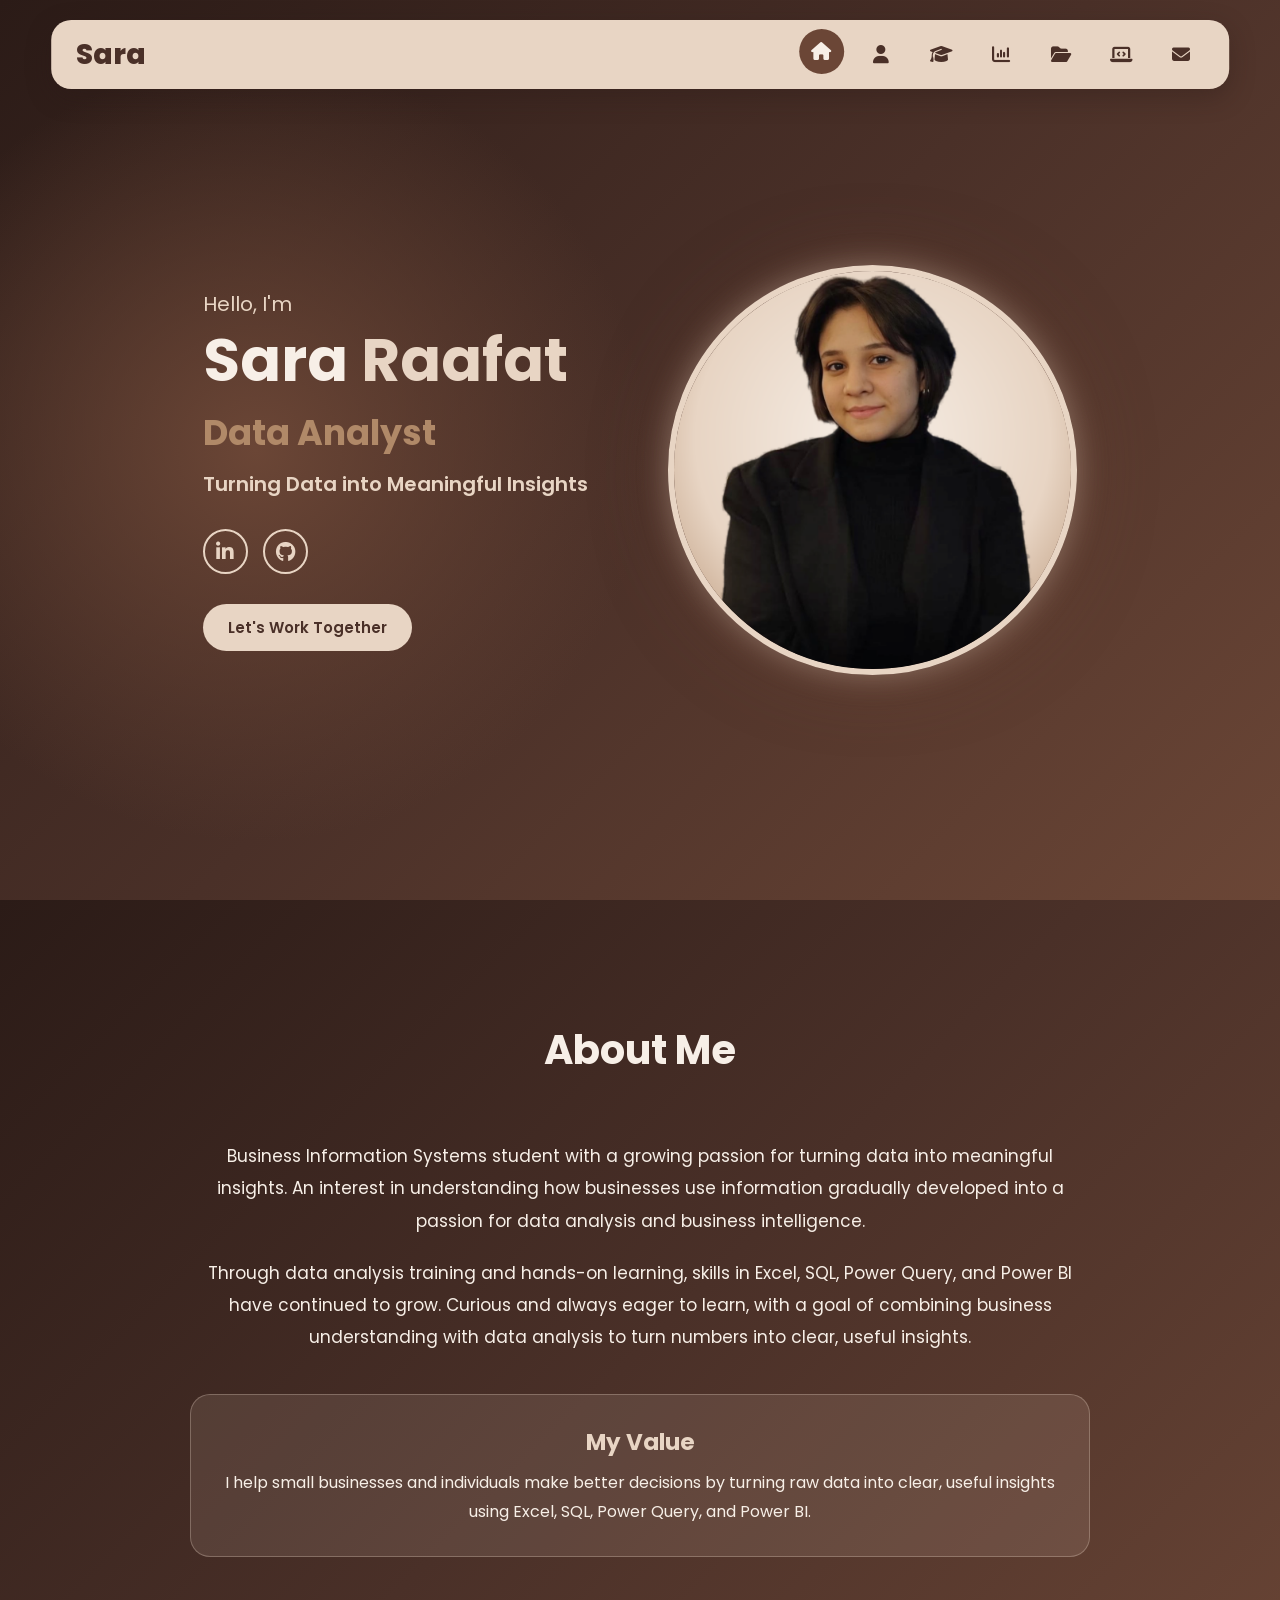
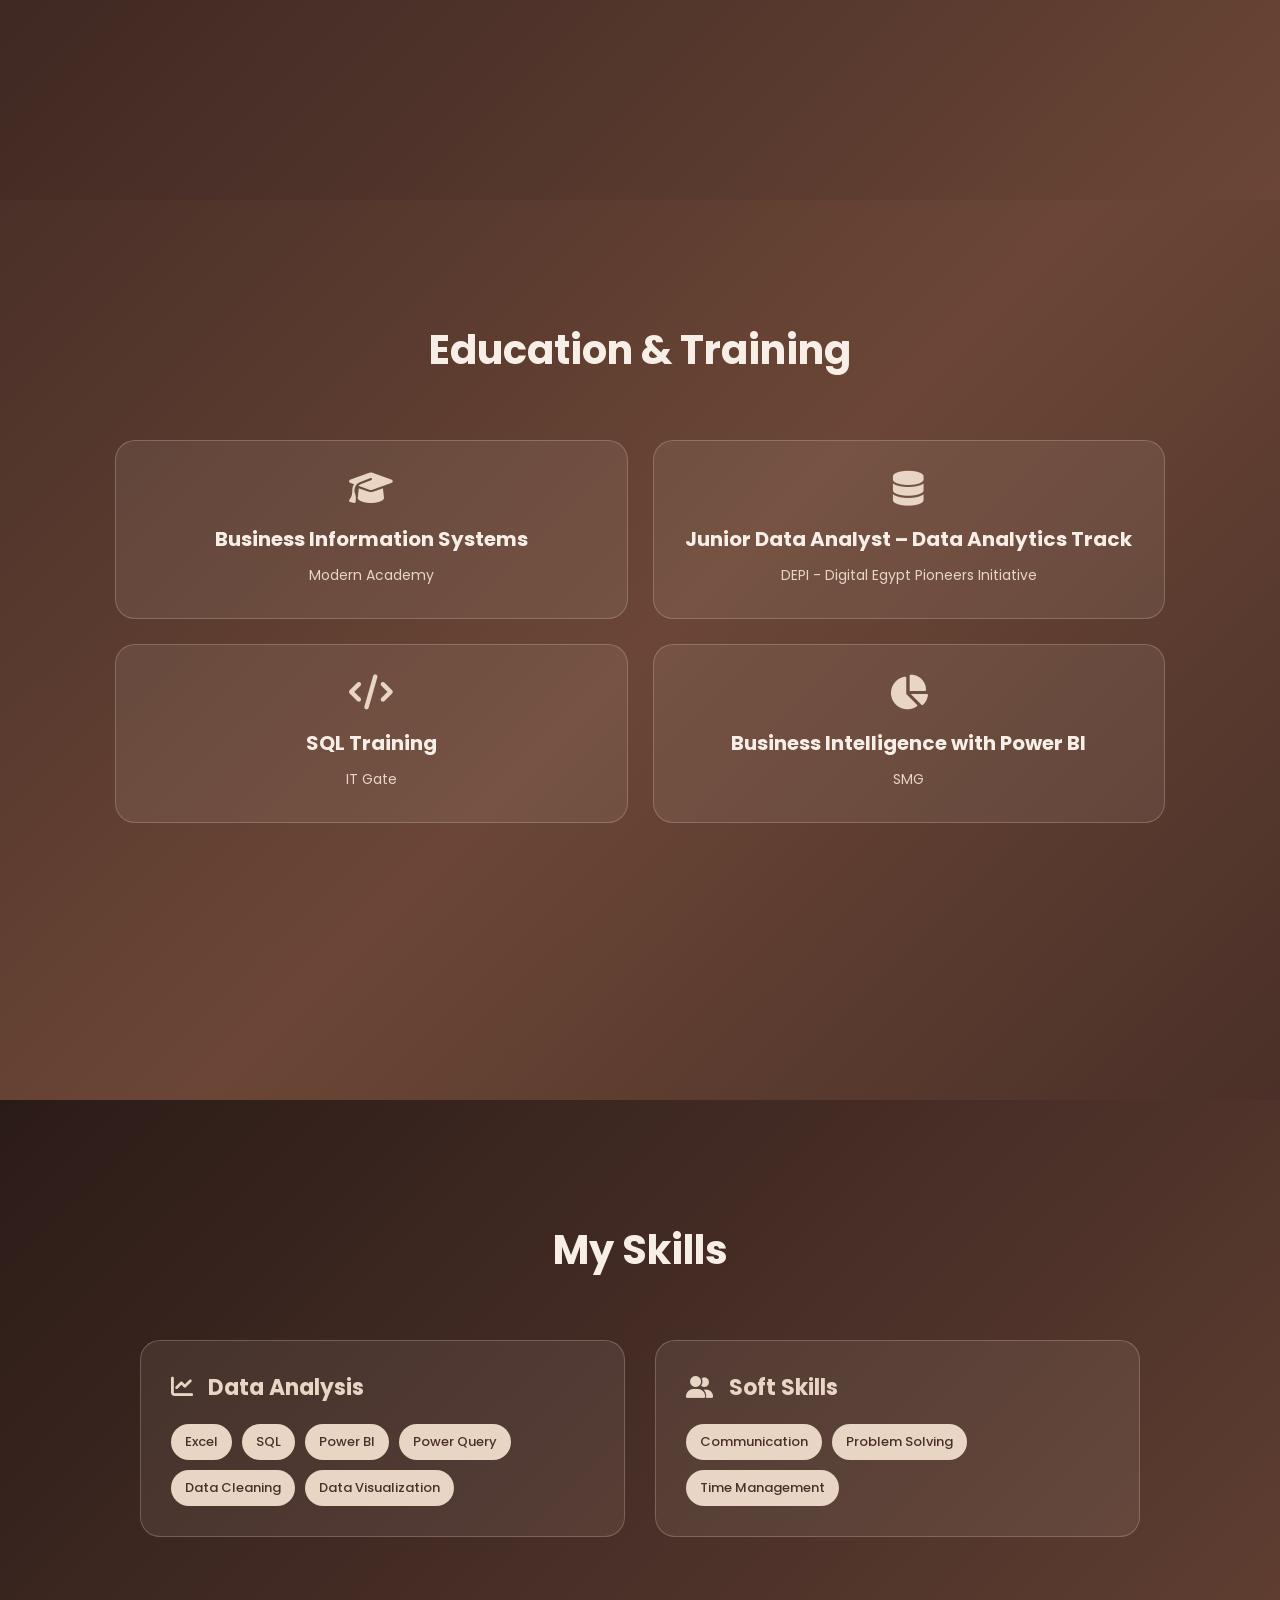
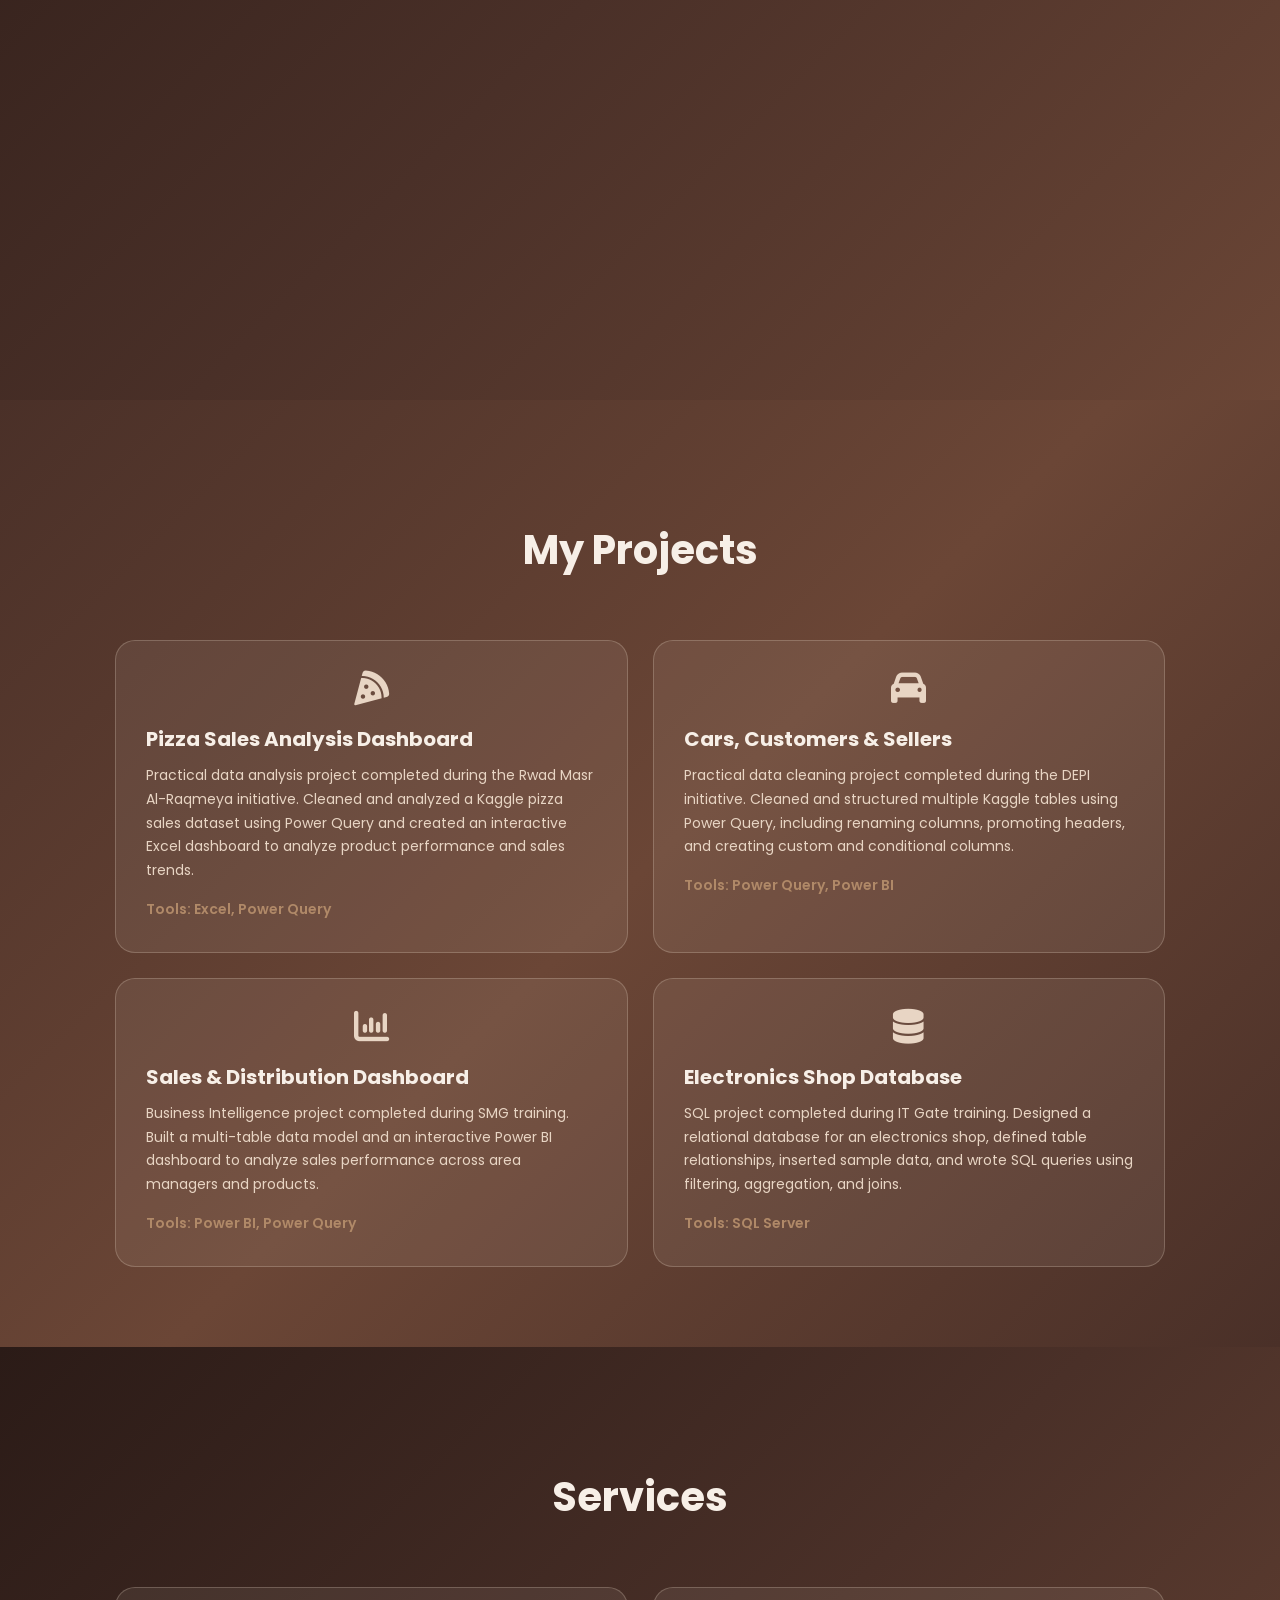
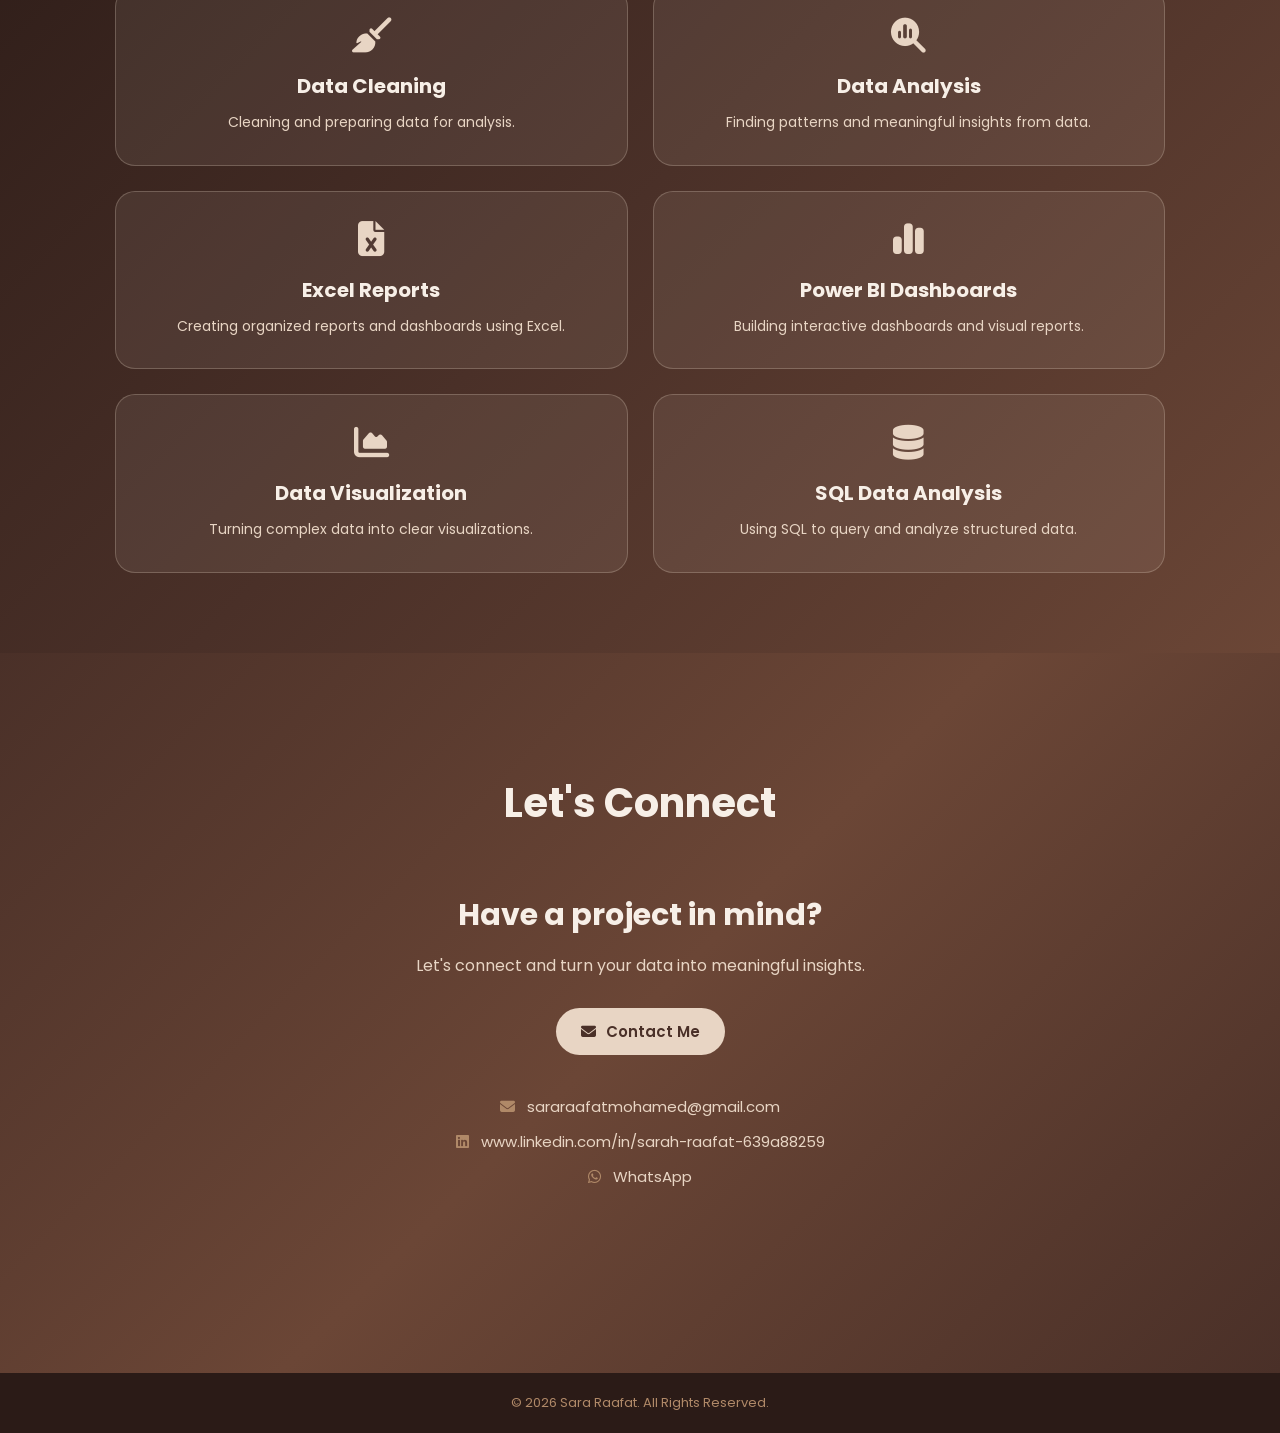
==== index.html @ 5cf38eeb "Add files via upload" ====
<!DOCTYPE html>
<html lang="en">

<head>
    <meta charset="UTF-8">
    <meta name="viewport" content="width=device-width, initial-scale=1.0">

    <!-- Font Awesome -->
    <link rel="stylesheet"
        href="https://cdnjs.cloudflare.com/ajax/libs/font-awesome/6.5.2/css/all.min.css">

    <!-- CSS -->
    <link rel="stylesheet" href="my.css">

    <title>Sara Raafat | Data Analyst</title>
</head>

<body>

    <!-- ================= NAVBAR ================= -->

    <header>

        <a href="#home" class="logo">Sara</a>

        <nav>

            <a href="#home" class="active" data-tooltip="Home">
                <i class="fa-solid fa-house"></i>
            </a>

            <a href="#about" data-tooltip="About">
                <i class="fa-solid fa-user"></i>
            </a>

            <a href="#education" data-tooltip="Education">
                <i class="fa-solid fa-graduation-cap"></i>
            </a>

            <a href="#skills" data-tooltip="Skills">
                <i class="fa-solid fa-chart-column"></i>
            </a>

            <a href="#projects" data-tooltip="Projects">
                <i class="fa-solid fa-folder-open"></i>
            </a>

            <a href="#services" data-tooltip="Services">
                <i class="fa-solid fa-laptop-code"></i>
            </a>

            <a href="#contact" data-tooltip="Contact">
                <i class="fa-solid fa-envelope"></i>
            </a>

        </nav>

    </header>


    <!-- ================= HOME ================= -->

    <section class="home" id="home">

        <div class="home-content">

            <p class="welcome">Hello, I'm</p>

            <h1>
                Sara <span>Raafat</span>
            </h1>

            <h3>Data Analyst</h3>

            <p class="tagline">
                Turning Data into Meaningful Insights
            </p>


            <!-- Social Icons -->

<div class="social-icons">

    <!-- LinkedIn -->

    <a href="https://www.linkedin.com/in/sarah-raafat-639a88259"
       target="_blank"
       rel="noopener noreferrer"
       aria-label="LinkedIn">

        <i class="fa-brands fa-linkedin-in"></i>

    </a>


    <!-- GitHub -->

    <a href="#"
       target="_blank"
       rel="noopener noreferrer"
       aria-label="GitHub">

        <i class="fa-brands fa-github"></i>

    </a>

</div>

            <a href="#contact" class="btn">
                Let's Work Together
            </a>

        </div>


        <!-- Profile Image -->

        <div class="home-img">

            <img src="Sara_Portfolio.jpeg"
                 alt="Sara Raafat">

        </div>

    </section>


    <!-- ================= ABOUT ================= -->

    <section id="about" class="section">

        <div class="section-title">

            <h2>About Me</h2>

        </div>


        <div class="about-content">

            <p>
                Business Information Systems student with a growing passion
                for turning data into meaningful insights. An interest in
                understanding how businesses use information gradually
                developed into a passion for data analysis and business
                intelligence.
            </p>

            <p>
                Through data analysis training and hands-on learning, skills
                in Excel, SQL, Power Query, and Power BI have continued to
                grow. Curious and always eager to learn, with a goal of
                combining business understanding with data analysis to turn
                numbers into clear, useful insights.
            </p>


            <!-- USP -->

            <div class="usp">

                <h3>My Value</h3>

                <p>
                    I help small businesses and individuals make better
                    decisions by turning raw data into clear, useful insights
                    using Excel, SQL, Power Query, and Power BI.
                </p>

            </div>

        </div>

    </section>


   <!-- ================= EDUCATION ================= -->

<section id="education" class="section">

    <div class="section-title">

        <h2>Education & Training</h2>

    </div>


    <div class="cards">


        <!-- Education -->

        <div class="card">

            <i class="fa-solid fa-graduation-cap"></i>

            <h3>
                Business Information Systems
            </h3>

            <p>
                Modern Academy
            </p>

        </div>


        <!-- DEPI -->

        <div class="card">

            <i class="fa-solid fa-database"></i>

            <h3>
                Junior Data Analyst – Data Analytics Track
            </h3>

            <p>
                DEPI - Digital Egypt Pioneers Initiative
            </p>

        </div>


        <!-- IT Gate -->

        <div class="card">

            <i class="fa-solid fa-code"></i>

            <h3>
                SQL Training
            </h3>

            <p>
                IT Gate
            </p>

        </div>


        <!-- SMG -->

        <div class="card">

            <i class="fa-solid fa-chart-pie"></i>

            <h3>
                Business Intelligence with Power BI
            </h3>

            <p>
                SMG
            </p>

        </div>

    </div>

</section>


    <!-- ================= SKILLS ================= -->

    <section id="skills" class="section">

        <div class="section-title">

            <h2>My Skills</h2>

        </div>


        <div class="skills-container">


            <!-- Technical Skills -->

            <div class="skill-box">

                <h3>

                    <i class="fa-solid fa-chart-line"></i>

                    Data Analysis

                </h3>


                <div class="skill-list">

                    <span>Excel</span>

                    <span>SQL</span>

                    <span>Power BI</span>

                    <span>Power Query</span>

                    <span>Data Cleaning</span>

                    <span>Data Visualization</span>

                </div>

            </div>


            <!-- Soft Skills -->

            <div class="skill-box">

                <h3>

                    <i class="fa-solid fa-user-group"></i>

                    Soft Skills

                </h3>


                <div class="skill-list">

                    <span>Communication</span>

                    <span>Problem Solving</span>

                    <span>Time Management</span>

                </div>

            </div>

        </div>

    </section>


    <!-- ================= PROJECTS ================= -->

    <section id="projects" class="section projects">

        <div class="section-title">

            <h2>My Projects</h2>

        </div>


        <div class="cards">


            <!-- Project 1 -->

            <div class="card">

                <i class="fa-solid fa-pizza-slice"></i>

                <h3>
                    Pizza Sales Analysis Dashboard
                </h3>

                <p>
                    Practical data analysis project completed during the
                    Rwad Masr Al-Raqmeya initiative. Cleaned and analyzed
                    a Kaggle pizza sales dataset using Power Query and
                    created an interactive Excel dashboard to analyze
                    product performance and sales trends.
                </p>

                <p class="project-tools">
                    Tools: Excel, Power Query
                </p>

            </div>


            <!-- Project 2 -->

            <div class="card">

                <i class="fa-solid fa-car"></i>

                <h3>
                    Cars, Customers & Sellers
                </h3>

                <p>
                    Practical data cleaning project completed during the
                    DEPI initiative. Cleaned and structured multiple
                    Kaggle tables using Power Query, including renaming
                    columns, promoting headers, and creating custom and
                    conditional columns.
                </p>

                <p class="project-tools">
                    Tools: Power Query, Power BI
                </p>

            </div>


            <!-- Project 3 -->

            <div class="card">

                <i class="fa-solid fa-chart-column"></i>

                <h3>
                    Sales & Distribution Dashboard
                </h3>

                <p>
                    Business Intelligence project completed during SMG
                    training. Built a multi-table data model and an
                    interactive Power BI dashboard to analyze sales
                    performance across area managers and products.
                </p>

                <p class="project-tools">
                    Tools: Power BI, Power Query
                </p>

            </div>


            <!-- Project 4 -->

            <div class="card">

                <i class="fa-solid fa-database"></i>

                <h3>
                    Electronics Shop Database
                </h3>

                <p>
                    SQL project completed during IT Gate training.
                    Designed a relational database for an electronics
                    shop, defined table relationships, inserted sample
                    data, and wrote SQL queries using filtering,
                    aggregation, and joins.
                </p>

                <p class="project-tools">
                    Tools: SQL Server
                </p>

            </div>

        </div>

    </section>


    <!-- ================= SERVICES ================= -->

    <section id="services" class="section">

        <div class="section-title">

            <h2>Services</h2>

        </div>


        <div class="cards">


            <!-- Service 1 -->

            <div class="card">

                <i class="fa-solid fa-broom"></i>

                <h3>
                    Data Cleaning
                </h3>

                <p>
                    Cleaning and preparing data for analysis.
                </p>

            </div>


            <!-- Service 2 -->

            <div class="card">

                <i class="fa-solid fa-magnifying-glass-chart"></i>

                <h3>
                    Data Analysis
                </h3>

                <p>
                    Finding patterns and meaningful insights from data.
                </p>

            </div>


            <!-- Service 3 -->

            <div class="card">

                <i class="fa-solid fa-file-excel"></i>

                <h3>
                    Excel Reports
                </h3>

                <p>
                    Creating organized reports and dashboards using Excel.
                </p>

            </div>


            <!-- Service 4 -->

            <div class="card">

                <i class="fa-solid fa-chart-simple"></i>

                <h3>
                    Power BI Dashboards
                </h3>

                <p>
                    Building interactive dashboards and visual reports.
                </p>

            </div>


            <!-- Service 5 -->

            <div class="card">

                <i class="fa-solid fa-chart-area"></i>

                <h3>
                    Data Visualization
                </h3>

                <p>
                    Turning complex data into clear visualizations.
                </p>

            </div>


            <!-- Service 6 -->

            <div class="card">

                <i class="fa-solid fa-database"></i>

                <h3>
                    SQL Data Analysis
                </h3>

                <p>
                    Using SQL to query and analyze structured data.
                </p>

            </div>

        </div>

    </section>


    <!-- ================= CONTACT ================= -->

    <section id="contact" class="section contact-section">

        <div class="section-title">

            <h2>Let's Connect</h2>

        </div>


        <div class="contact-content">

            <h3>
                Have a project in mind?
            </h3>

            <p>
                Let's connect and turn your data into meaningful insights.
            </p>


            <!-- Email Button -->

            <a href="mailto:sararaafatmohamed@gmail.com"
               class="btn">

                <i class="fa-solid fa-envelope"></i>

                Contact Me

            </a>


            <div class="contact-info">


                <!-- Email -->

                <p>

                    <i class="fa-solid fa-envelope"></i>

                    <a href="mailto:sararaafatmohamed@gmail.com">

                        sararaafatmohamed@gmail.com

                    </a>

                </p>


                <!-- LinkedIn -->

                <p>

                    <i class="fa-brands fa-linkedin"></i>

                    <a href="https://www.linkedin.com/in/sarah-raafat-639a88259"
                       target="_blank"
                       rel="noopener noreferrer">

                        www.linkedin.com/in/sarah-raafat-639a88259

                    </a>

                </p>
                <!-- WhatsApp -->

<p>

    <i class="fa-brands fa-whatsapp"></i>

    <a href="https://wa.me/201099321381"
       target="_blank"
       rel="noopener noreferrer">

        WhatsApp

    </a>

</p>

            </div>

        </div>

    </section>


    <!-- ================= FOOTER ================= -->

    <footer>

        <p>
            © 2026 Sara Raafat. All Rights Reserved.
        </p>

    </footer>

</body>

</html>
---- my.css ----
@import url('https://fonts.googleapis.com/css2?family=Poppins:wght@300;400;500;600;700;800&display=swap');


/* ================= GENERAL ================= */

* {
    margin: 0;
    padding: 0;
    box-sizing: border-box;
    text-decoration: none;
    border: none;
    outline: none;
    font-family: 'Poppins', sans-serif;
    scroll-behavior: smooth;
}

html {
    font-size: 62.5%;
}

body {
    width: 100%;
    min-height: 100vh;
    overflow-x: hidden;
    color: #F7EFE7;
    background: #2B1B17;
}


/* ================= NAVBAR ================= */

header {
    position: fixed;
    top: 20px;
    left: 50%;
    transform: translateX(-50%);

    width: 92%;
    max-width: 1200px;

    padding: 1.2rem 2.5rem;

    background: #E8D5C4;
    border-radius: 20px;

    display: flex;
    justify-content: space-between;
    align-items: center;

    z-index: 1000;

    box-shadow: 0 8px 25px rgba(43, 27, 23, 0.35);
}


/* Logo */

.logo {
    font-size: 2.8rem;
    color: #4A3028;
    font-weight: 800;
    transition: 0.3s ease;
}

.logo:hover {
    transform: scale(1.08);
}


/* Navigation */

nav {
    display: flex;
    align-items: center;
    gap: 1.5rem;
}

nav a {
    position: relative;

    width: 4.5rem;
    height: 4.5rem;

    display: flex;
    justify-content: center;
    align-items: center;

    color: #4A3028;

    border-radius: 50%;

    font-size: 1.8rem;

    transition: 0.3s ease;
}


/* Icon */

nav a i {
    transition: 0.3s ease;
}


/* Hover */

nav a:hover,
nav a.active {
    background: #6B4636;
    color: #F7EFE7;

    transform: translateY(-3px);
}


/* Tooltip */

nav a::after {
    content: attr(data-tooltip);

    position: absolute;

    top: 5.5rem;
    left: 50%;

    transform: translateX(-50%) translateY(-5px);

    background: #4A3028;
    color: #F7EFE7;

    padding: 0.5rem 1rem;

    border-radius: 8px;

    font-size: 1.2rem;
    font-weight: 500;

    white-space: nowrap;

    opacity: 0;
    visibility: hidden;

    transition: 0.3s ease;

    pointer-events: none;
}

nav a:hover::after {
    opacity: 1;
    visibility: visible;

    transform: translateX(-50%) translateY(0);
}


/* ================= SECTIONS ================= */

section {
    min-height: 100vh;
    padding: 12rem 9% 8rem;
}


/* ================= HOME ================= */

.home {
    display: flex;
    justify-content: center;
    align-items: center;

    gap: 8rem;

    background:
        radial-gradient(circle at 20% 50%, #6B4636 0%, transparent 35%),
        linear-gradient(135deg, #2B1B17, #4A3028, #6B4636);
}

.home-content {
    max-width: 650px;
}

.welcome {
    font-size: 2rem;
    color: #E8D5C4;
    margin-bottom: 0.5rem;
}

.home-content h1 {
    font-size: 6rem;
    line-height: 1.2;
    color: #F7EFE7;
}

.home-content h1 span {
    color: #E8D5C4;
}

.home-content h3 {
    font-size: 3.5rem;
    color: #B08968;
    margin: 1rem 0;
}

.tagline {
    font-size: 2rem;
    font-weight: 600;
    color: #E8D5C4;
    margin-bottom: 2rem;
}


/* ================= IMAGE ================= */

.home-img {
    display: flex;
    justify-content: center;
    align-items: center;
}

.home-img img {
    width: 32vw;
    max-width: 420px;
    min-width: 260px;

    aspect-ratio: 1 / 1;
    object-fit: cover;

    border-radius: 50%;

    border: 6px solid #E8D5C4;

    box-shadow:
        0 0 30px rgba(232, 213, 196, 0.35),
        0 0 70px rgba(107, 70, 54, 0.5);

    transition: 0.4s ease;
}

.home-img img:hover {
    transform: scale(1.03);
}


/* ================= SOCIAL ICONS ================= */

.social-icons {
    display: flex;
    gap: 1.5rem;
    margin: 3rem 0;
}

.social-icons a {
    width: 4.5rem;
    height: 4.5rem;

    display: flex;
    justify-content: center;
    align-items: center;

    border: 2px solid #E8D5C4;
    border-radius: 50%;

    color: #E8D5C4;

    font-size: 2rem;

    transition: 0.3s ease;
}

.social-icons a:hover {
    background: #E8D5C4;
    color: #4A3028;

    transform: translateY(-5px);

    box-shadow: 0 8px 20px rgba(232, 213, 196, 0.25);
}


/* ================= BUTTON ================= */

.btn {
    display: inline-flex;
    align-items: center;
    gap: 1rem;

    padding: 1.2rem 2.5rem;

    border-radius: 30px;

    background: #E8D5C4;
    color: #4A3028;

    font-size: 1.5rem;
    font-weight: 600;

    transition: 0.3s ease;
}

.btn:hover {
    background: #B08968;
    color: #F7EFE7;

    transform: translateY(-3px);

    box-shadow: 0 8px 20px rgba(0, 0, 0, 0.2);
}


/* ================= SECTION ================= */

.section {
    background: linear-gradient(
        135deg,
        #4A3028,
        #6B4636,
        #4A3028
    );
}

.section:nth-of-type(even) {
    background: linear-gradient(
        135deg,
        #2B1B17,
        #4A3028,
        #6B4636
    );
}


/* ================= SECTION TITLE ================= */

.section-title {
    text-align: center;
    margin-bottom: 6rem;
}

.section-title h2 {
    font-size: 4rem;
    color: #F7EFE7;
}


/* ================= ABOUT ================= */

.about-content {
    max-width: 900px;
    margin: auto;

    text-align: center;
}

.about-content > p {
    font-size: 1.7rem;
    line-height: 1.9;

    margin-bottom: 2rem;

    color: #F7EFE7;
}


/* USP */

.usp {
    margin-top: 4rem;

    padding: 3rem;

    background: rgba(232, 213, 196, 0.12);

    border: 1px solid rgba(232, 213, 196, 0.3);

    border-radius: 20px;
}

.usp h3 {
    font-size: 2.3rem;
    color: #E8D5C4;
    margin-bottom: 1rem;
}

.usp p {
    font-size: 1.6rem;
    line-height: 1.8;
}


/* ================= CARDS ================= */

.cards {
    max-width: 1100px;
    margin: auto;

    display: grid;

    grid-template-columns: repeat(2, 1fr);

    gap: 2.5rem;
}

.card {
    padding: 3rem;

    background: rgba(247, 239, 231, 0.08);

    border: 1px solid rgba(232, 213, 196, 0.25);

    border-radius: 20px;

    text-align: center;

    transition: 0.3s ease;
}

.card:hover {
    transform: translateY(-8px);

    background: rgba(232, 213, 196, 0.14);

    box-shadow: 0 15px 30px rgba(0, 0, 0, 0.2);
}

.card > i {
    font-size: 3.5rem;

    color: #E8D5C4;

    margin-bottom: 1.8rem;
}

.card h3 {
    font-size: 2rem;
    color: #F7EFE7;

    margin-bottom: 1rem;
}

.card p {
    font-size: 1.4rem;
    line-height: 1.7;

    color: #E8D5C4;
}


/* ================= PROJECTS ================= */

.projects .card {
    text-align: left;
}

.projects .card > i {
    display: block;
    text-align: center;
}

.project-tools {
    margin-top: 1.5rem;
    font-weight: 600;
    color: #B08968 !important;
}


/* ================= SKILLS ================= */

.skills-container {
    max-width: 1000px;
    margin: auto;

    display: grid;

    grid-template-columns: repeat(2, 1fr);

    gap: 3rem;
}

.skill-box {
    padding: 3rem;

    background: rgba(247, 239, 231, 0.08);

    border: 1px solid rgba(232, 213, 196, 0.25);

    border-radius: 20px;
}

.skill-box h3 {
    font-size: 2.2rem;
    color: #E8D5C4;

    margin-bottom: 2rem;
}

.skill-box h3 i {
    margin-right: 1rem;
}

.skill-list {
    display: flex;
    flex-wrap: wrap;
    gap: 1rem;
}

.skill-list span {
    padding: 0.8rem 1.4rem;

    background: #E8D5C4;

    color: #4A3028;

    border-radius: 20px;

    font-size: 1.3rem;
    font-weight: 500;
}


/* ================= CONTACT ================= */

.contact-section {
    text-align: center;

    min-height: 80vh;
}

.contact-content {
    max-width: 700px;
    margin: auto;
}

.contact-content h3 {
    font-size: 3rem;
    color: #F7EFE7;

    margin-bottom: 1.5rem;
}

.contact-content > p {
    font-size: 1.6rem;

    color: #E8D5C4;

    margin-bottom: 3rem;
}

.contact-info {
    margin-top: 4rem;
}

.contact-info p {
    font-size: 1.5rem;

    color: #E8D5C4;

    margin: 1.2rem;
}

.contact-info i {
    margin-right: 0.8rem;

    color: #B08968;
}

.contact-info a {
    color: #E8D5C4;
    transition: 0.3s ease;
}

.contact-info a:hover {
    color: #B08968;
}


/* ================= FOOTER ================= */

footer {
    padding: 2rem;

    text-align: center;

    background: #2B1B17;

    color: #B08968;

    font-size: 1.3rem;
}


/* ================= RESPONSIVE ================= */

@media (max-width: 900px) {

    header {
        width: 95%;
    }

    nav {
        gap: 0.5rem;
    }

    nav a {
        width: 4rem;
        height: 4rem;
    }

    .home {
        flex-direction: column-reverse;

        gap: 4rem;

        text-align: center;
    }

    .home-img img {
        width: 50vw;
    }

    .social-icons {
        justify-content: center;
    }

    .cards {
        grid-template-columns: 1fr;
    }

    .skills-container {
        grid-template-columns: 1fr;
    }
}


@media (max-width: 600px) {

    html {
        font-size: 55%;
    }

    header {
        top: 10px;

        padding: 1rem 1.2rem;
    }

    .logo {
        font-size: 2.2rem;
    }

    nav {
        gap: 0.2rem;
    }

    nav a {
        width: 3.5rem;
        height: 3.5rem;

        font-size: 1.4rem;
    }

    nav a::after {
        display: none;
    }

    section {
        padding: 10rem 6% 6rem;
    }

    .home-content h1 {
        font-size: 4.5rem;
    }

    .home-content h3 {
        font-size: 2.8rem;
    }

    .home-img img {
        width: 65vw;
    }

    .section-title h2 {
        font-size: 3.2rem;
    }
}
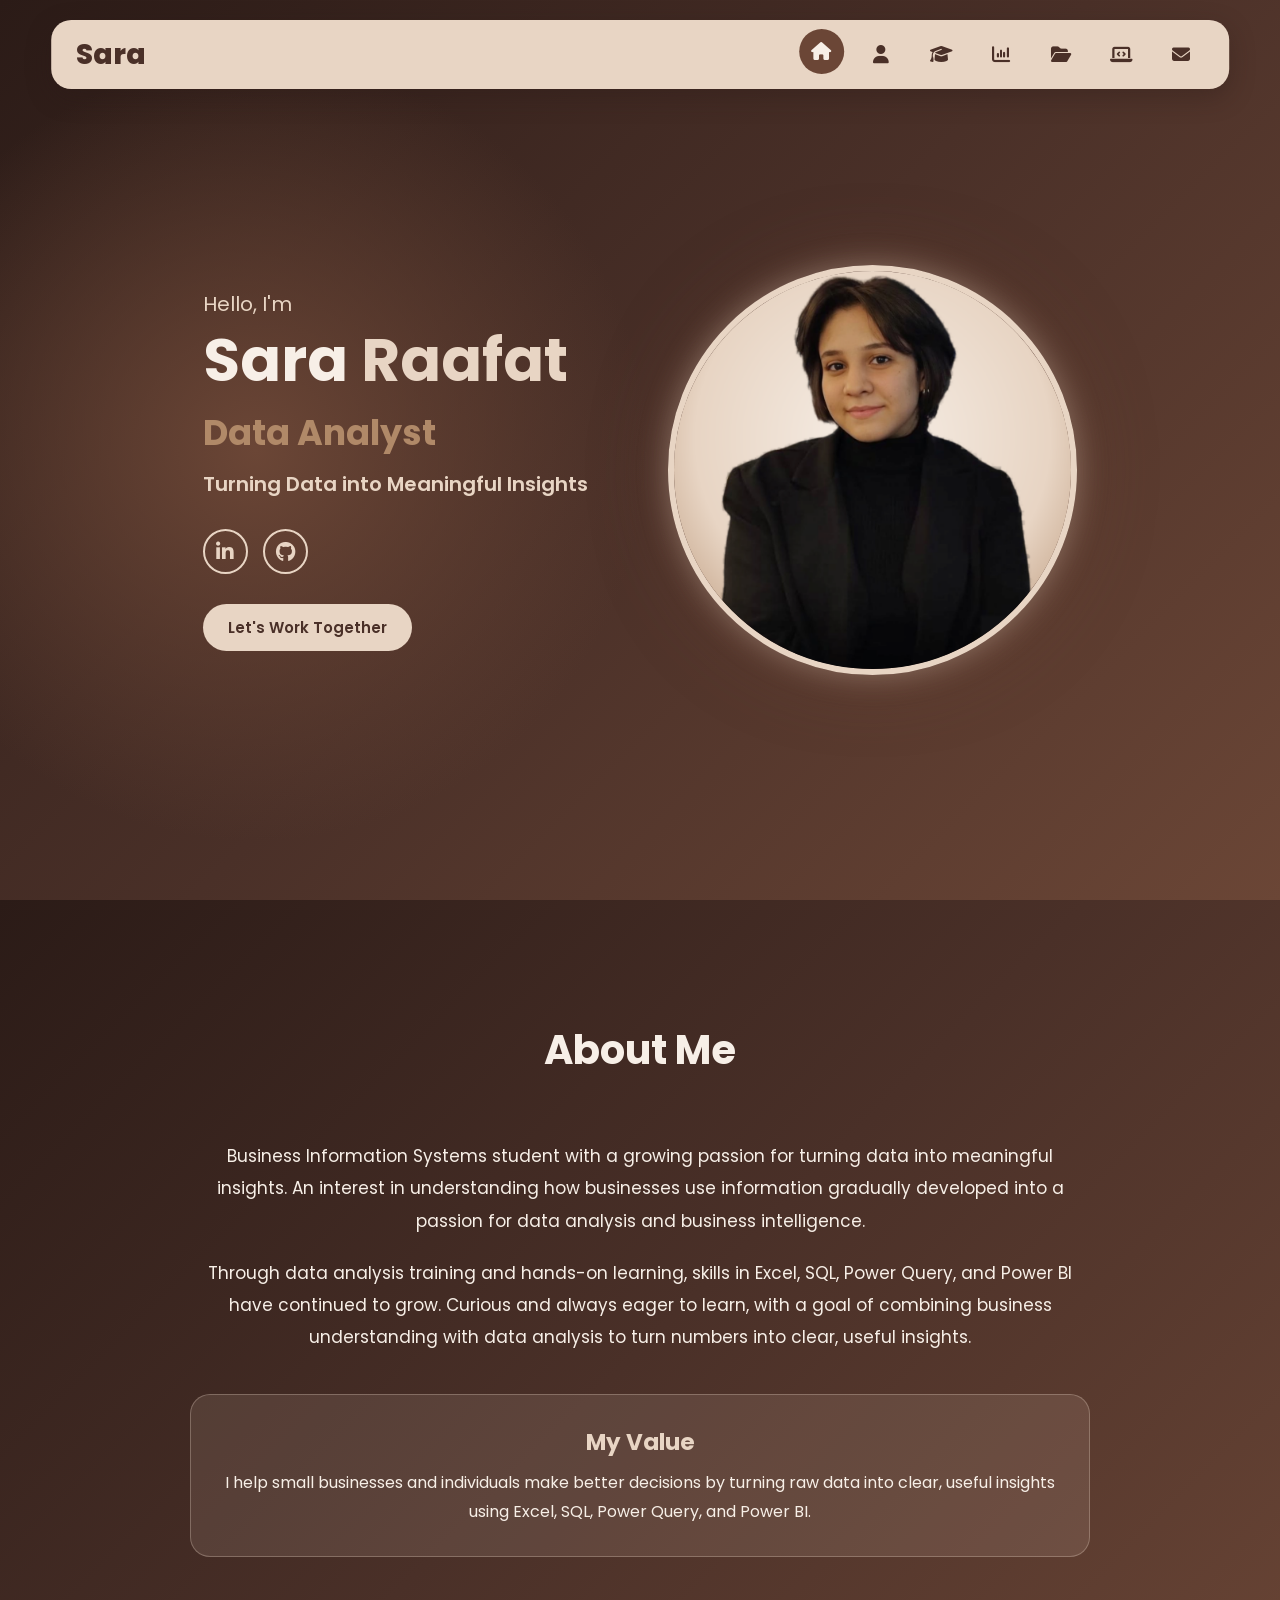
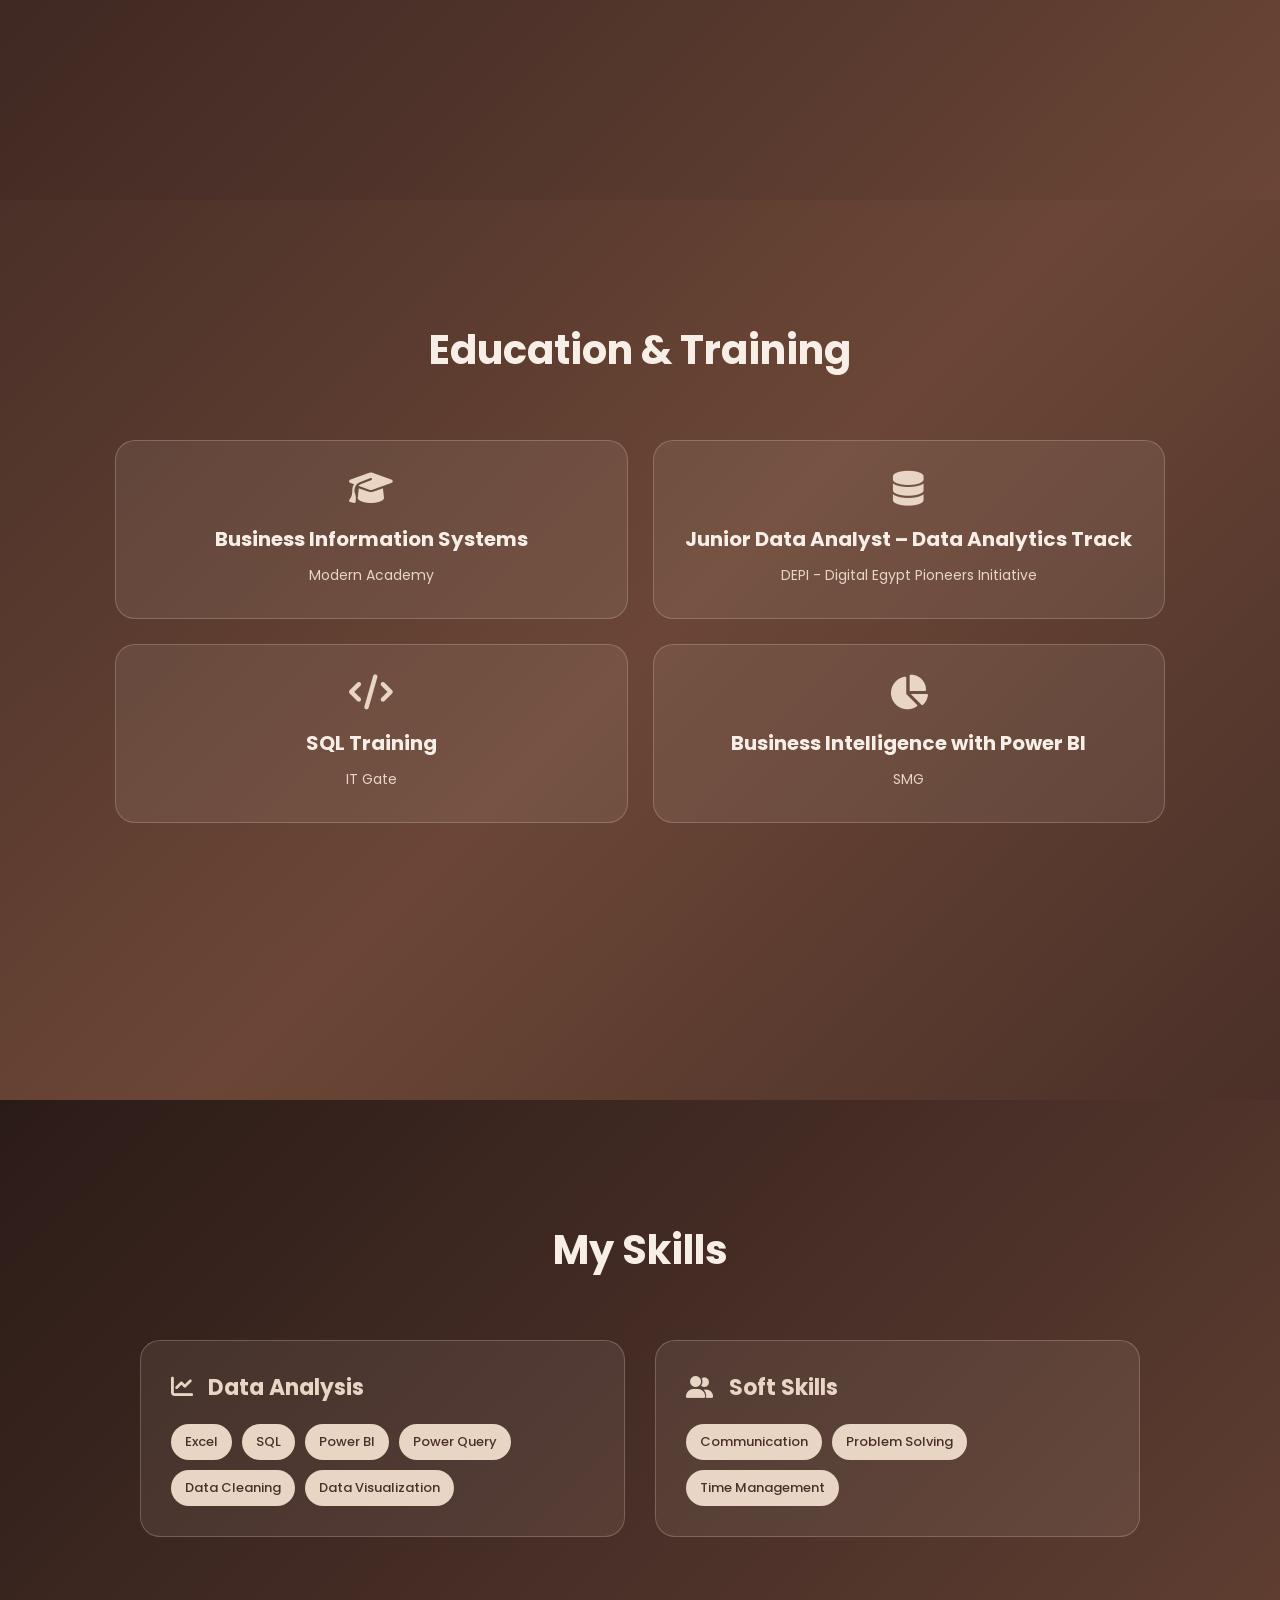
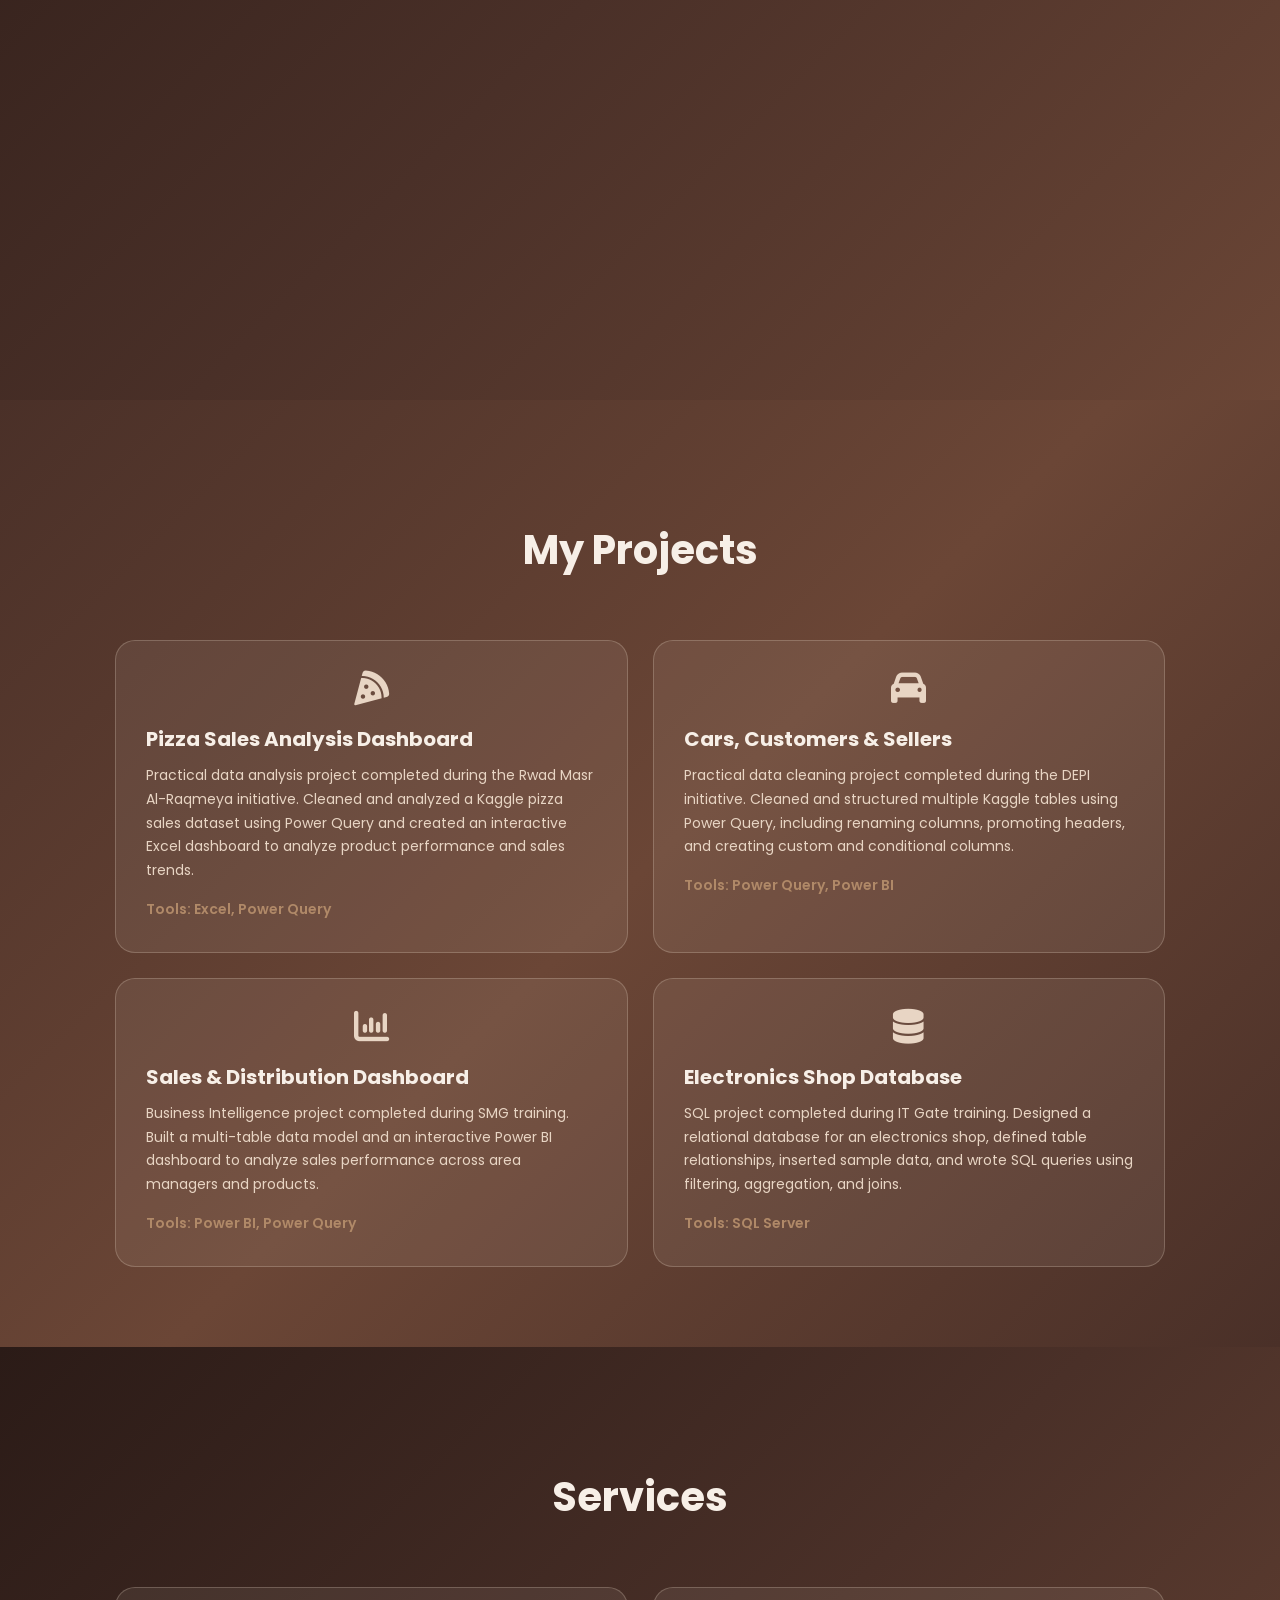
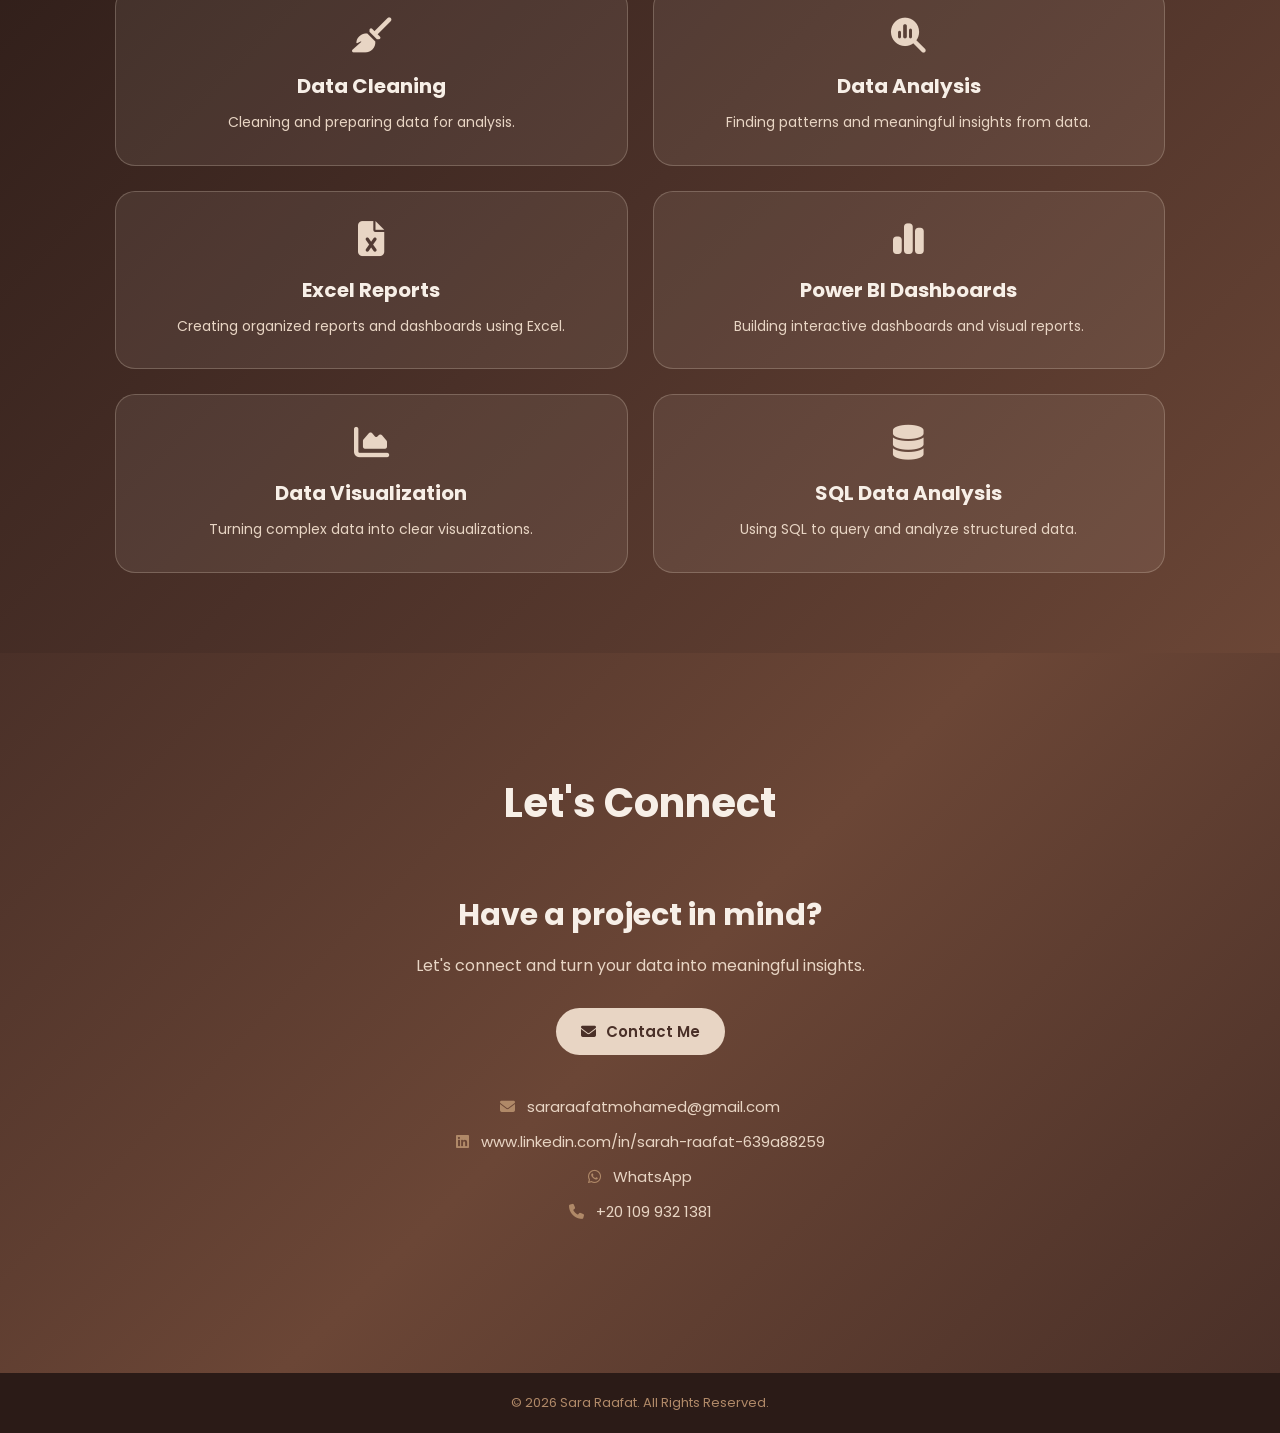
==== commit 2c013e5d: "Fix HTML formatting and structure" ====
--- a/index.html
+++ b/index.html
@@ -95,7 +95,7 @@
 
     <!-- GitHub -->
 
-    <a href="#"
+    <a href="https://github.com/sararaafatmohamed-cmd"
        target="_blank"
        rel="noopener noreferrer"
        aria-label="GitHub">
@@ -656,6 +656,20 @@
 
 </p>
 
+                <!-- Phone -->
+
+<p>
+
+    <i class="fa-solid fa-phone"></i>
+
+    <a href="tel:+201099321381">
+
+        +20 109 932 1381
+
+    </a>
+
+</p>
+
             </div>
 
         </div>
@@ -675,4 +689,4 @@
 
 </body>
 
-</html>+</html>
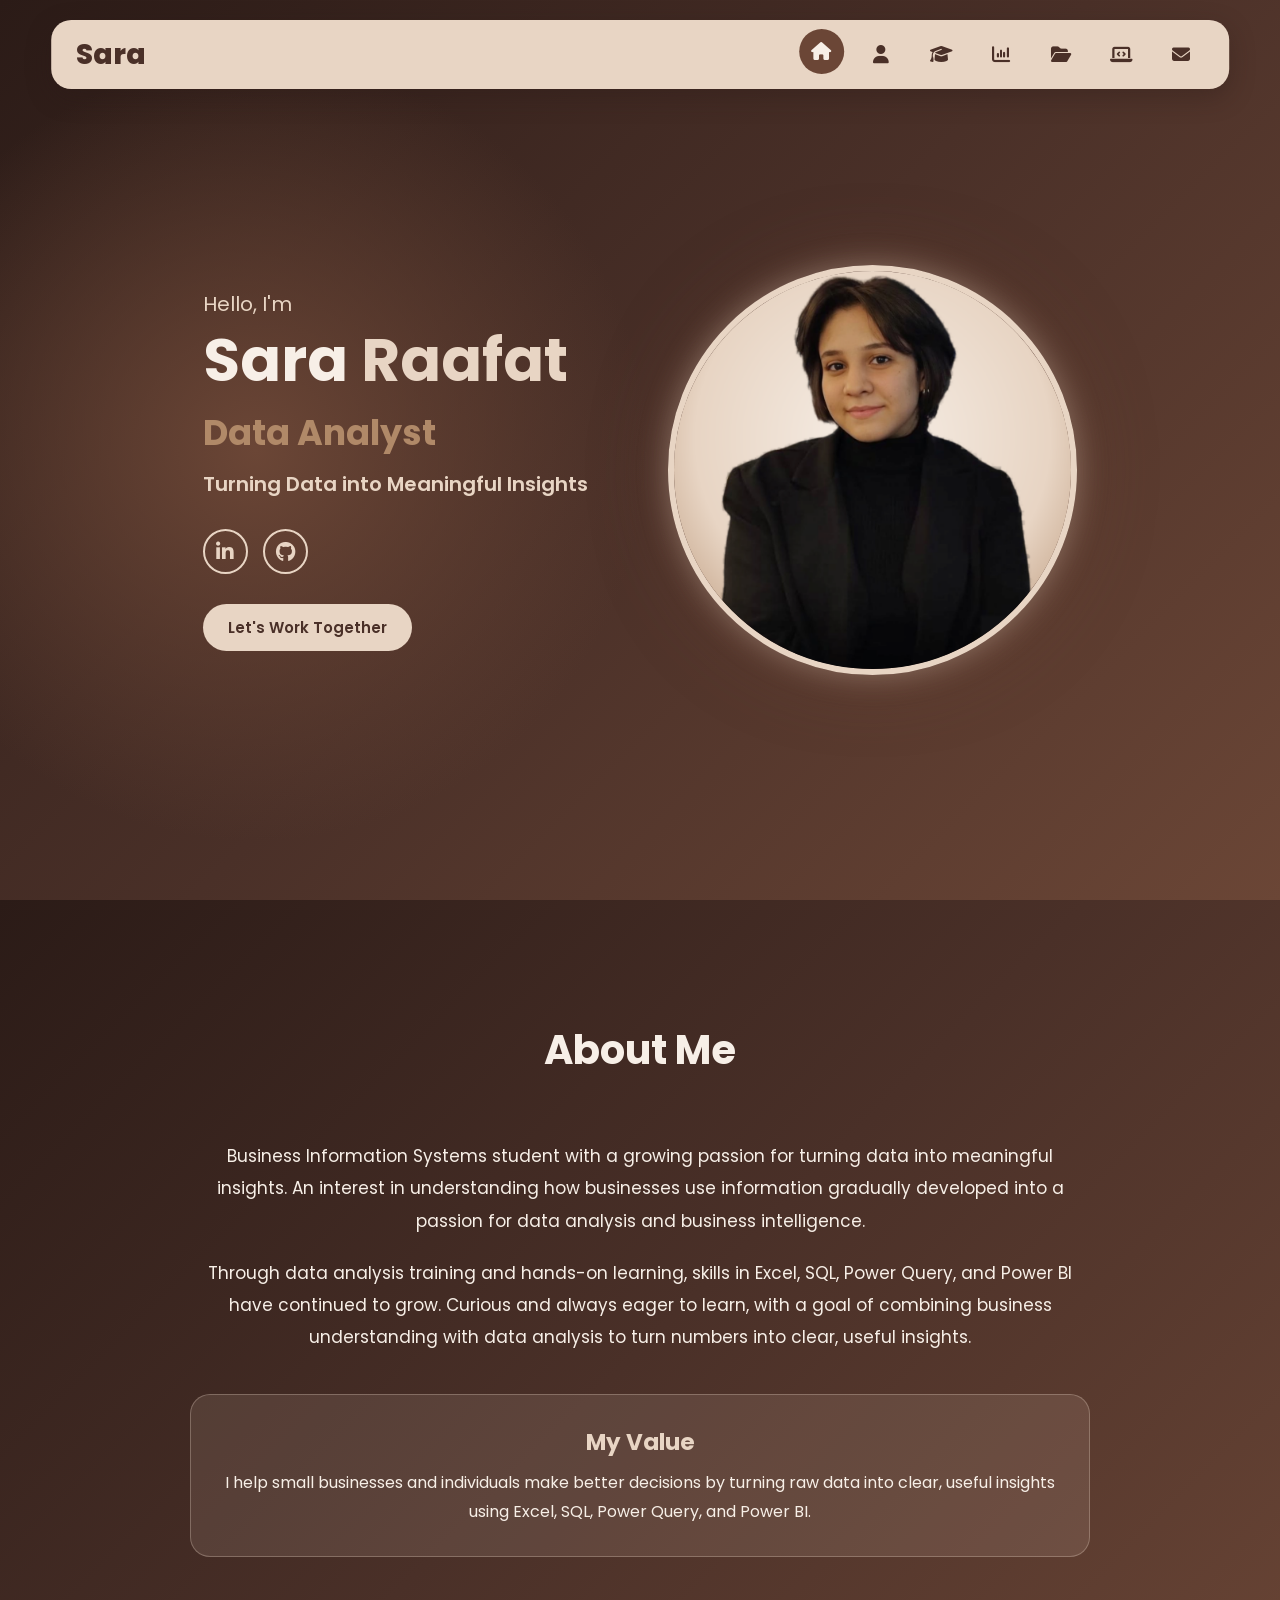
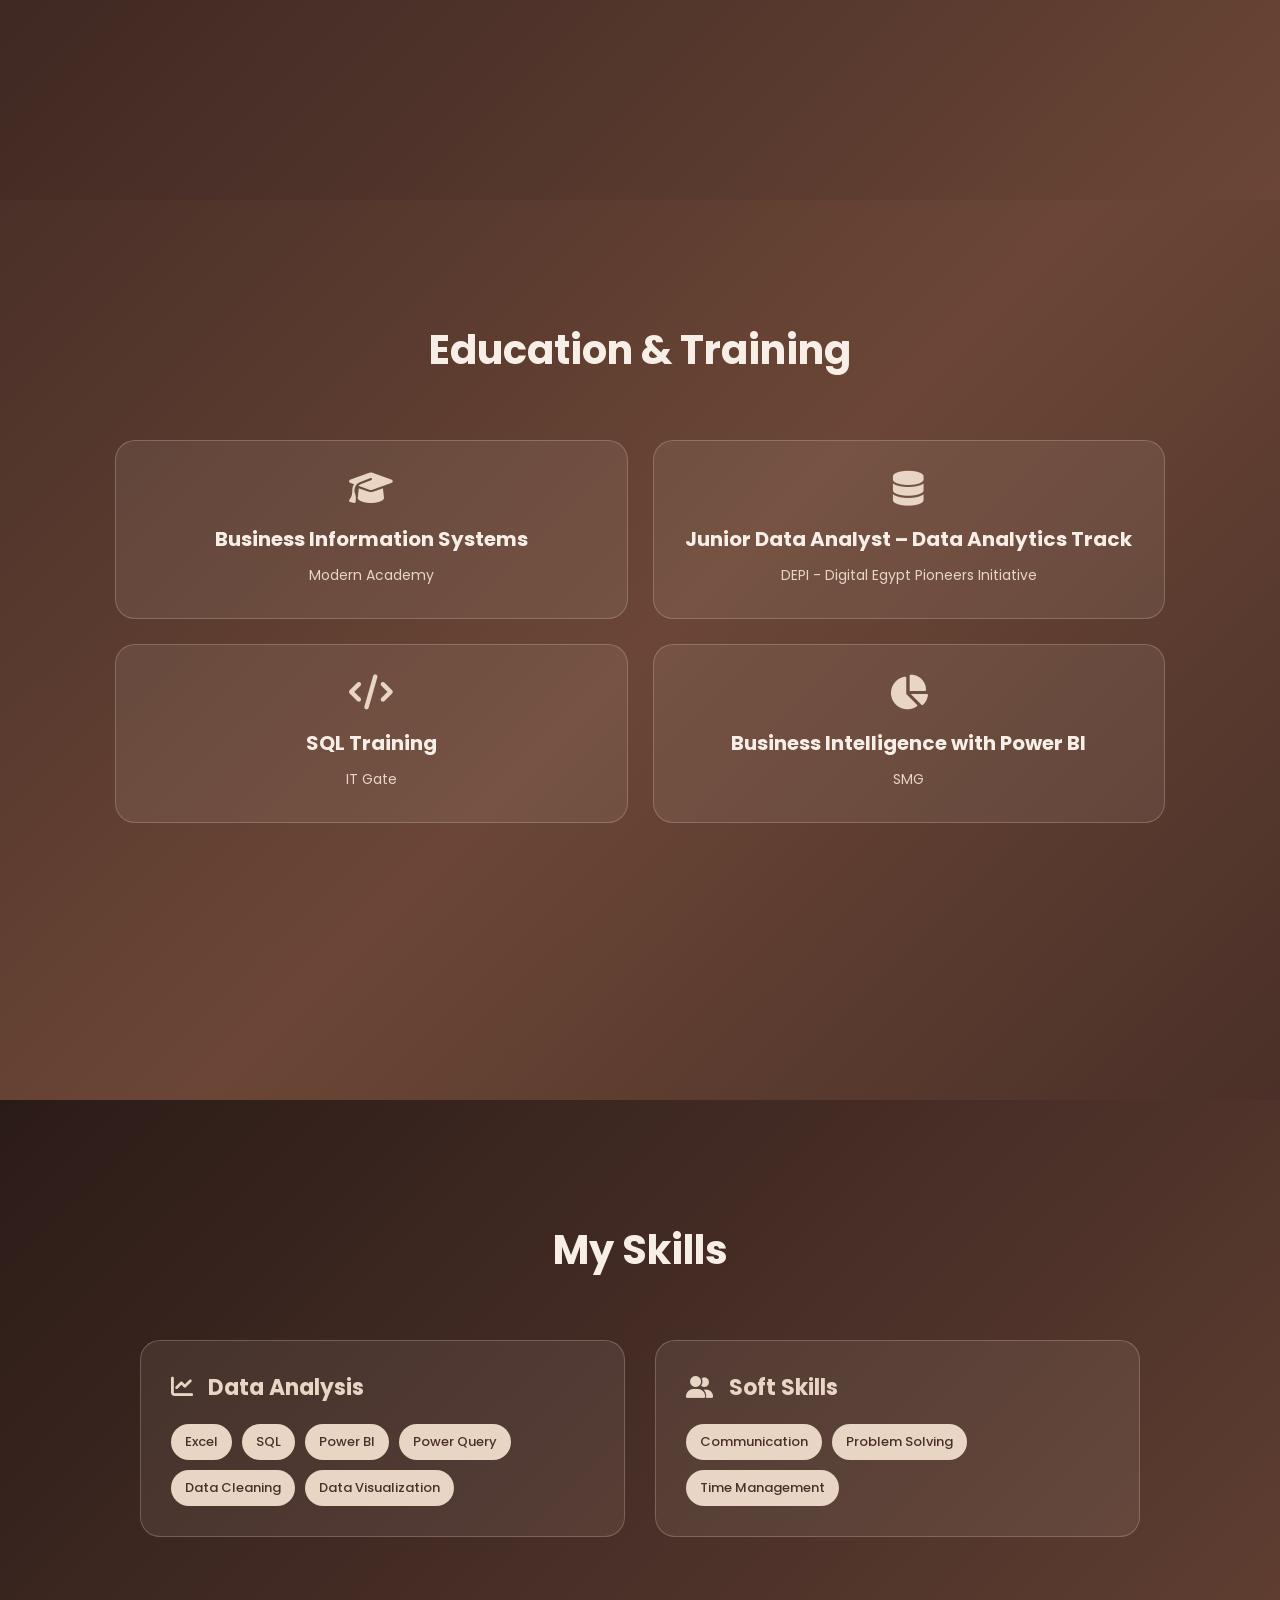
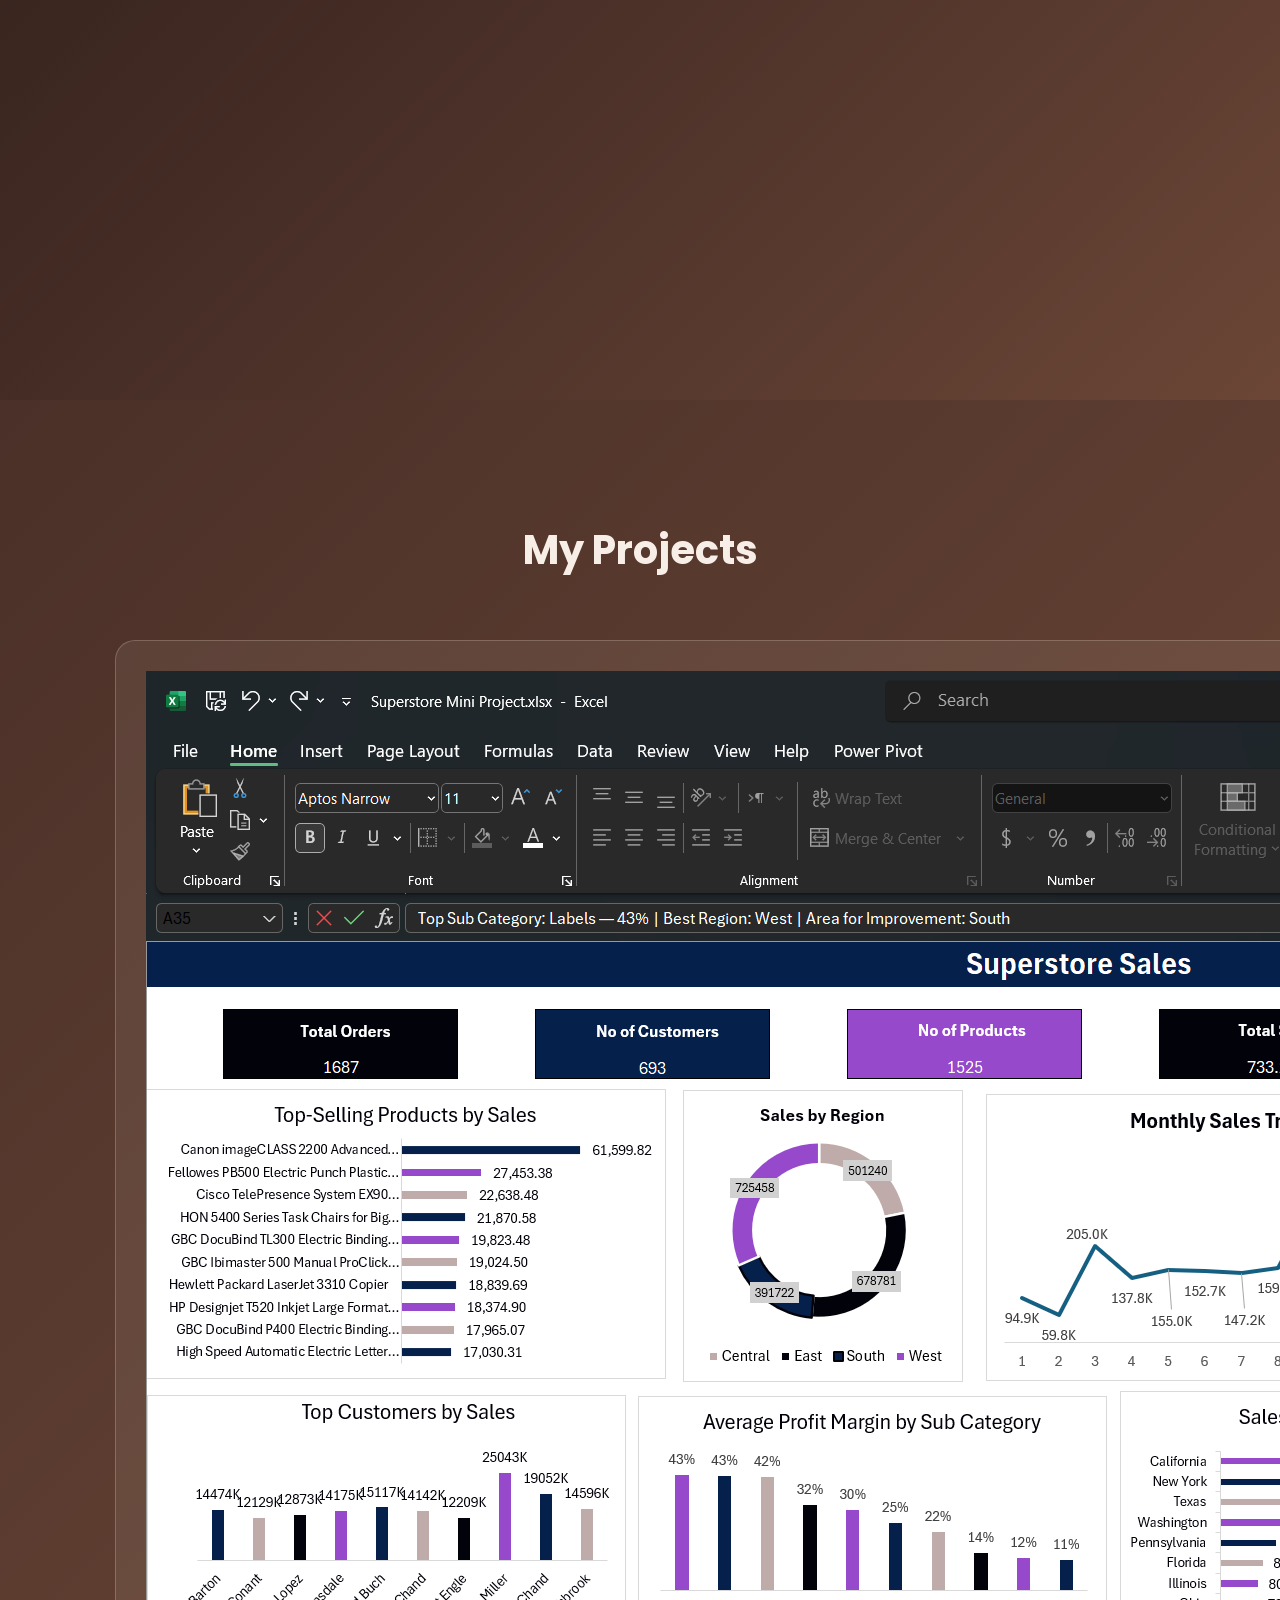
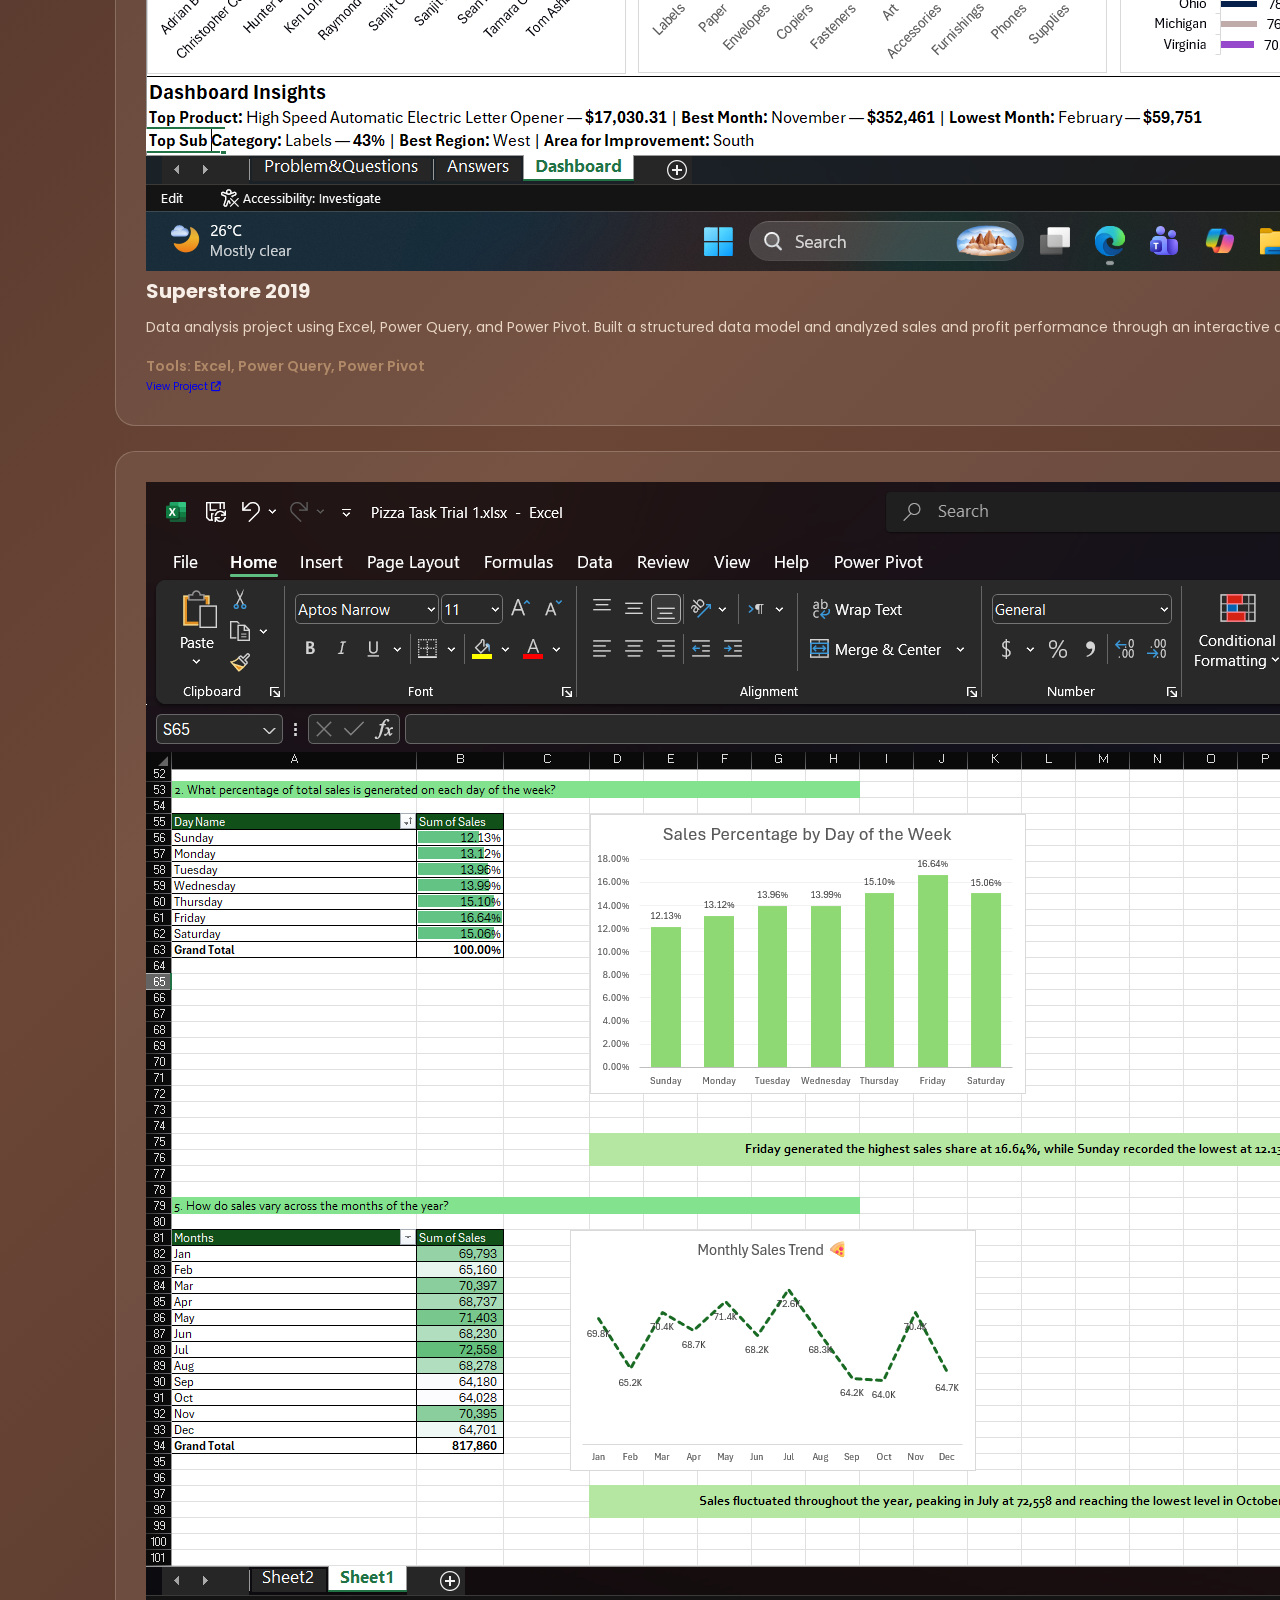
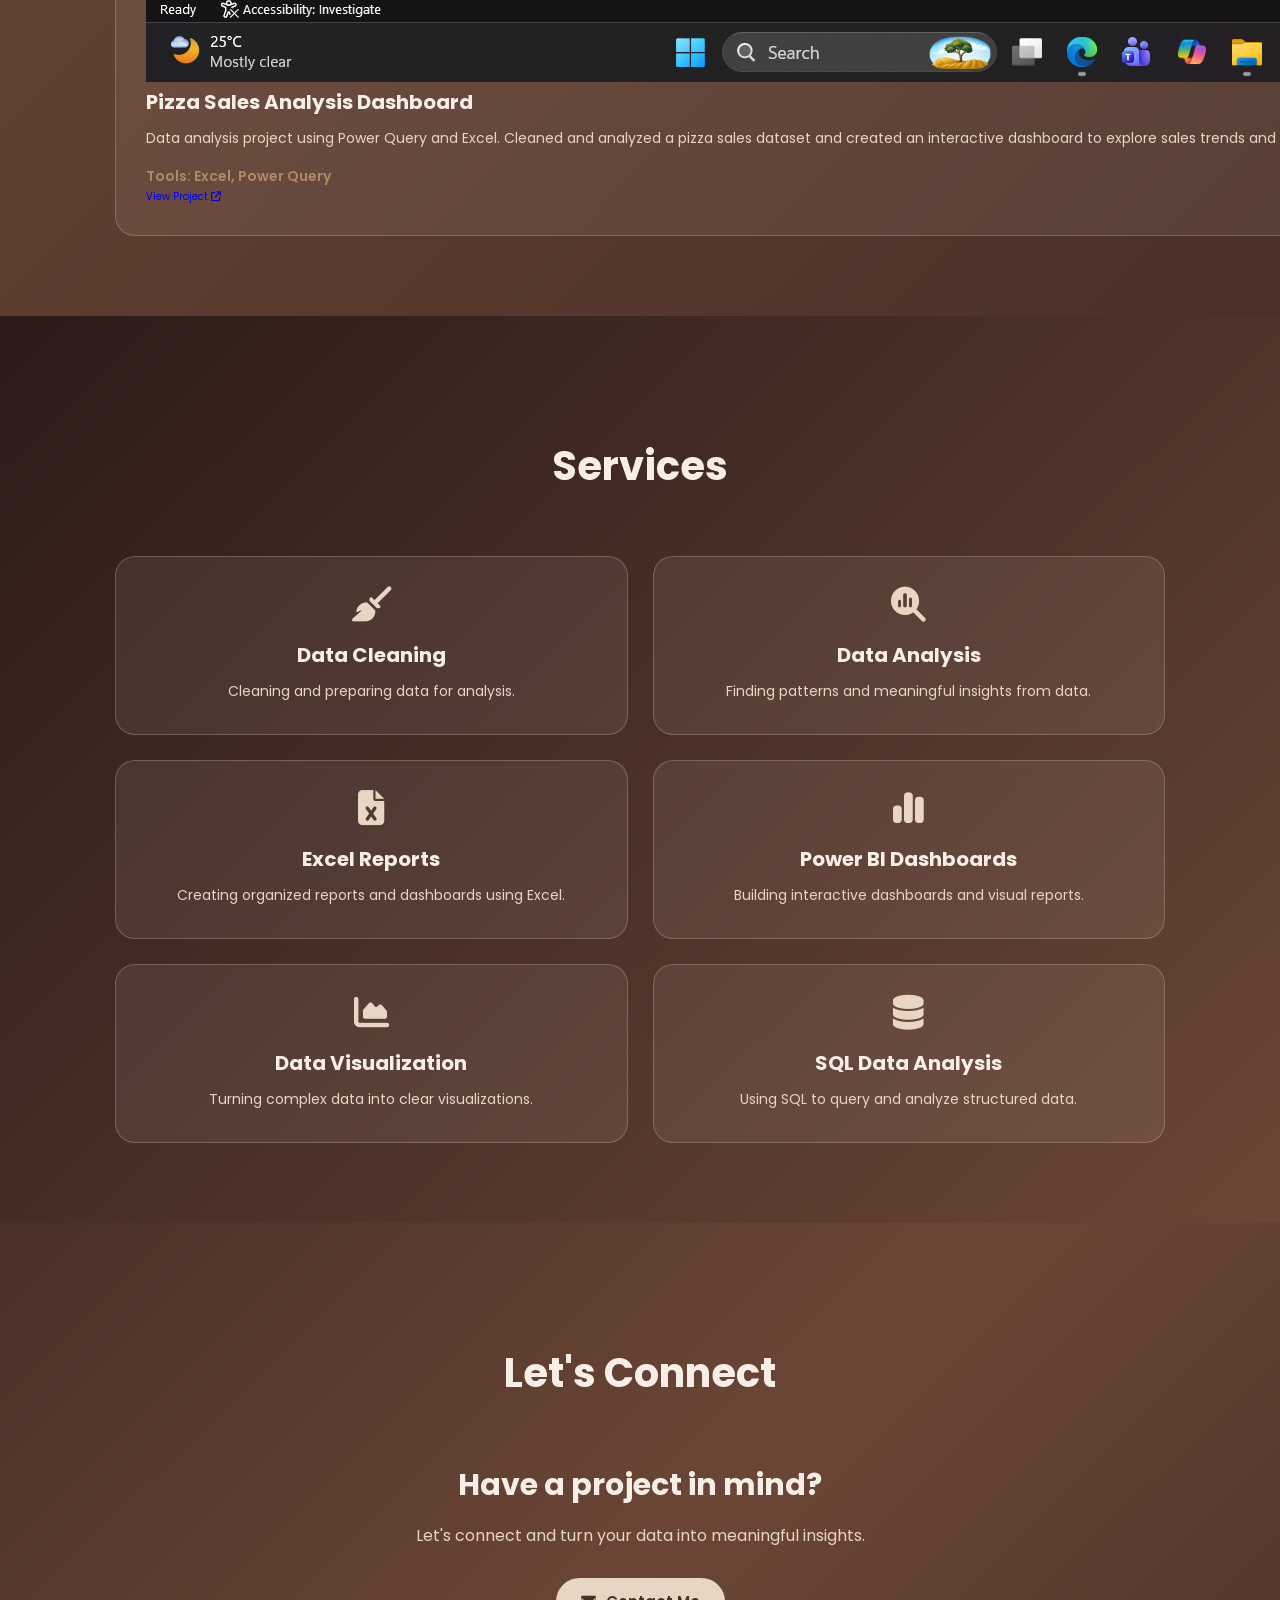
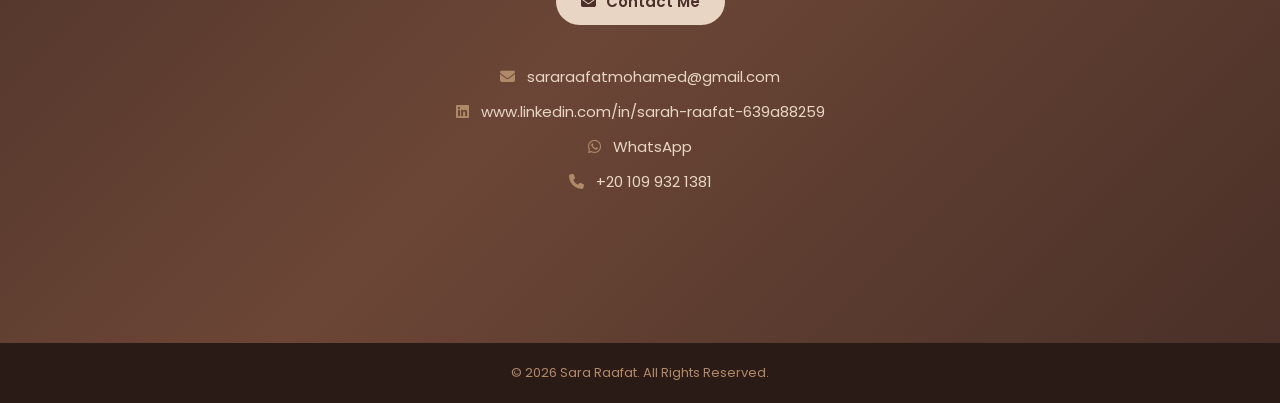
==== commit 9d8517eb: "Update index.html with new content and structure" ====
--- a/index.html
+++ b/index.html
@@ -79,32 +79,32 @@
 
             <!-- Social Icons -->
 
-<div class="social-icons">
-
-    <!-- LinkedIn -->
-
-    <a href="https://www.linkedin.com/in/sarah-raafat-639a88259"
-       target="_blank"
-       rel="noopener noreferrer"
-       aria-label="LinkedIn">
-
-        <i class="fa-brands fa-linkedin-in"></i>
-
-    </a>
-
-
-    <!-- GitHub -->
-
-    <a href="https://github.com/sararaafatmohamed-cmd"
-       target="_blank"
-       rel="noopener noreferrer"
-       aria-label="GitHub">
-
-        <i class="fa-brands fa-github"></i>
-
-    </a>
-
-</div>
+            <div class="social-icons">
+
+                <!-- LinkedIn -->
+
+                <a href="https://www.linkedin.com/in/sarah-raafat-639a88259"
+                   target="_blank"
+                   rel="noopener noreferrer"
+                   aria-label="LinkedIn">
+
+                    <i class="fa-brands fa-linkedin-in"></i>
+
+                </a>
+
+
+                <!-- GitHub -->
+
+                <a href="https://github.com/sararaafatmohamed-cmd"
+                   target="_blank"
+                   rel="noopener noreferrer"
+                   aria-label="GitHub">
+
+                    <i class="fa-brands fa-github"></i>
+
+                </a>
+
+            </div>
 
             <a href="#contact" class="btn">
                 Let's Work Together
@@ -174,90 +174,90 @@
     </section>
 
 
-   <!-- ================= EDUCATION ================= -->
-
-<section id="education" class="section">
-
-    <div class="section-title">
-
-        <h2>Education & Training</h2>
-
-    </div>
-
-
-    <div class="cards">
-
-
-        <!-- Education -->
-
-        <div class="card">
-
-            <i class="fa-solid fa-graduation-cap"></i>
-
-            <h3>
-                Business Information Systems
-            </h3>
-
-            <p>
-                Modern Academy
-            </p>
-
-        </div>
-
-
-        <!-- DEPI -->
-
-        <div class="card">
-
-            <i class="fa-solid fa-database"></i>
-
-            <h3>
-                Junior Data Analyst – Data Analytics Track
-            </h3>
-
-            <p>
-                DEPI - Digital Egypt Pioneers Initiative
-            </p>
-
-        </div>
-
-
-        <!-- IT Gate -->
-
-        <div class="card">
-
-            <i class="fa-solid fa-code"></i>
-
-            <h3>
-                SQL Training
-            </h3>
-
-            <p>
-                IT Gate
-            </p>
-
-        </div>
-
-
-        <!-- SMG -->
-
-        <div class="card">
-
-            <i class="fa-solid fa-chart-pie"></i>
-
-            <h3>
-                Business Intelligence with Power BI
-            </h3>
-
-            <p>
-                SMG
-            </p>
-
-        </div>
-
-    </div>
-
-</section>
+    <!-- ================= EDUCATION ================= -->
+
+    <section id="education" class="section">
+
+        <div class="section-title">
+
+            <h2>Education & Training</h2>
+
+        </div>
+
+
+        <div class="cards">
+
+
+            <!-- Education -->
+
+            <div class="card">
+
+                <i class="fa-solid fa-graduation-cap"></i>
+
+                <h3>
+                    Business Information Systems
+                </h3>
+
+                <p>
+                    Modern Academy
+                </p>
+
+            </div>
+
+
+            <!-- DEPI -->
+
+            <div class="card">
+
+                <i class="fa-solid fa-database"></i>
+
+                <h3>
+                    Junior Data Analyst – Data Analytics Track
+                </h3>
+
+                <p>
+                    DEPI - Digital Egypt Pioneers Initiative
+                </p>
+
+            </div>
+
+
+            <!-- IT Gate -->
+
+            <div class="card">
+
+                <i class="fa-solid fa-code"></i>
+
+                <h3>
+                    SQL Training
+                </h3>
+
+                <p>
+                    IT Gate
+                </p>
+
+            </div>
+
+
+            <!-- SMG -->
+
+            <div class="card">
+
+                <i class="fa-solid fa-chart-pie"></i>
+
+                <h3>
+                    Business Intelligence with Power BI
+                </h3>
+
+                <p>
+                    SMG
+                </p>
+
+            </div>
+
+        </div>
+
+    </section>
 
 
     <!-- ================= SKILLS ================= -->
@@ -352,83 +352,121 @@
 
             <!-- Project 1 -->
 
-            <div class="card">
-
-                <i class="fa-solid fa-pizza-slice"></i>
+            <div class="card project-card">
+
+                <img src="images/superstore.png"
+                     alt="Superstore 2019 Project"
+                     class="project-image">
+
+                <h3>
+                    Superstore 2019
+                </h3>
+
+                <p>
+                    Data analysis project using Excel, Power Query, and
+                    Power Pivot. Built a structured data model and analyzed
+                    sales and profit performance through an interactive
+                    dashboard.
+                </p>
+
+                <p class="project-tools">
+                    Tools: Excel, Power Query, Power Pivot
+                </p>
+
+                <a href="https://github.com/sararaafatmohamed-cmd/DEPI-Data-Analysis-Projects/tree/main/Superstore-2019"
+                   target="_blank"
+                   rel="noopener noreferrer"
+                   class="project-link">
+
+                    View Project
+
+                    <i class="fa-solid fa-arrow-up-right-from-square"></i>
+
+                </a>
+
+            </div>
+
+
+            <!-- Project 2 -->
+
+            <div class="card project-card">
+
+                <img src="images/Cars.png"
+                     alt="Cars Customers and Sellers Project"
+                     class="project-image">
+
+                <h3>
+                    Cars, Customers & Sellers
+                </h3>
+
+                <p>
+                    Data cleaning project completed during the DEPI
+                    initiative. Cleaned and structured multiple tables
+                    using Power Query and prepared the data for analysis.
+                </p>
+
+                <p class="project-tools">
+                    Tools: Power Query, Power BI
+                </p>
+
+                <a href="https://github.com/sararaafatmohamed-cmd/DEPI-Data-Analysis-Projects/blob/main/Power-BI-Power-Query/Power-BI-Power-Query/T2_S2_Car_Sales.pbix"
+                   target="_blank"
+                   rel="noopener noreferrer"
+                   class="project-link">
+
+                    View Project
+
+                    <i class="fa-solid fa-arrow-up-right-from-square"></i>
+
+                </a>
+
+            </div>
+
+
+            <!-- Project 3 -->
+
+            <div class="card project-card">
+
+                <img src="images/pizza.png"
+                     alt="Pizza Sales Analysis Dashboard"
+                     class="project-image">
 
                 <h3>
                     Pizza Sales Analysis Dashboard
                 </h3>
 
                 <p>
-                    Practical data analysis project completed during the
-                    Rwad Masr Al-Raqmeya initiative. Cleaned and analyzed
-                    a Kaggle pizza sales dataset using Power Query and
-                    created an interactive Excel dashboard to analyze
-                    product performance and sales trends.
+                    Data analysis project using Power Query and Excel.
+                    Cleaned and analyzed a pizza sales dataset and created
+                    an interactive dashboard to explore sales trends and
+                    product performance.
                 </p>
 
                 <p class="project-tools">
                     Tools: Excel, Power Query
                 </p>
 
-            </div>
-
-
-            <!-- Project 2 -->
-
-            <div class="card">
-
-                <i class="fa-solid fa-car"></i>
-
-                <h3>
-                    Cars, Customers & Sellers
-                </h3>
-
-                <p>
-                    Practical data cleaning project completed during the
-                    DEPI initiative. Cleaned and structured multiple
-                    Kaggle tables using Power Query, including renaming
-                    columns, promoting headers, and creating custom and
-                    conditional columns.
-                </p>
-
-                <p class="project-tools">
-                    Tools: Power Query, Power BI
-                </p>
-
-            </div>
-
-
-            <!-- Project 3 -->
-
-            <div class="card">
-
-                <i class="fa-solid fa-chart-column"></i>
-
-                <h3>
-                    Sales & Distribution Dashboard
-                </h3>
-
-                <p>
-                    Business Intelligence project completed during SMG
-                    training. Built a multi-table data model and an
-                    interactive Power BI dashboard to analyze sales
-                    performance across area managers and products.
-                </p>
-
-                <p class="project-tools">
-                    Tools: Power BI, Power Query
-                </p>
+                <a href="https://github.com/sararaafatmohamed-cmd/DEPI-Data-Analysis-Projects/blob/main/Excel-Power-Query/Pizza-Sales/Pizza%20Task%20Trial%201.xlsx"
+                   target="_blank"
+                   rel="noopener noreferrer"
+                   class="project-link">
+
+                    View Project
+
+                    <i class="fa-solid fa-arrow-up-right-from-square"></i>
+
+                </a>
 
             </div>
 
 
             <!-- Project 4 -->
 
-            <div class="card">
-
-                <i class="fa-solid fa-database"></i>
+            <div class="card project-card">
+
+                <img src="images/SQL.png"
+                     alt="Electronics Shop Database Project"
+                     class="project-image">
 
                 <h3>
                     Electronics Shop Database
@@ -436,15 +474,25 @@
 
                 <p>
                     SQL project completed during IT Gate training.
-                    Designed a relational database for an electronics
-                    shop, defined table relationships, inserted sample
-                    data, and wrote SQL queries using filtering,
+                    Designed a relational database for an electronics shop
+                    and worked with table relationships, filtering,
                     aggregation, and joins.
                 </p>
 
                 <p class="project-tools">
                     Tools: SQL Server
                 </p>
+
+                <a href="https://github.com/sararaafatmohamed-cmd/SQL-Training-IT-Gate/blob/main/Electronics-Shop-Database/ShopDB.sql"
+                   target="_blank"
+                   rel="noopener noreferrer"
+                   class="project-link">
+
+                    View Project
+
+                    <i class="fa-solid fa-arrow-up-right-from-square"></i>
+
+                </a>
 
             </div>
 
@@ -640,35 +688,38 @@
                     </a>
 
                 </p>
+
+
                 <!-- WhatsApp -->
 
-<p>
-
-    <i class="fa-brands fa-whatsapp"></i>
-
-    <a href="https://wa.me/201099321381"
-       target="_blank"
-       rel="noopener noreferrer">
-
-        WhatsApp
-
-    </a>
-
-</p>
+                <p>
+
+                    <i class="fa-brands fa-whatsapp"></i>
+
+                    <a href="https://wa.me/201099321381"
+                       target="_blank"
+                       rel="noopener noreferrer">
+
+                        WhatsApp
+
+                    </a>
+
+                </p>
+
 
                 <!-- Phone -->
 
-<p>
-
-    <i class="fa-solid fa-phone"></i>
-
-    <a href="tel:+201099321381">
-
-        +20 109 932 1381
-
-    </a>
-
-</p>
+                <p>
+
+                    <i class="fa-solid fa-phone"></i>
+
+                    <a href="tel:+201099321381">
+
+                        +20 109 932 1381
+
+                    </a>
+
+                </p>
 
             </div>
 
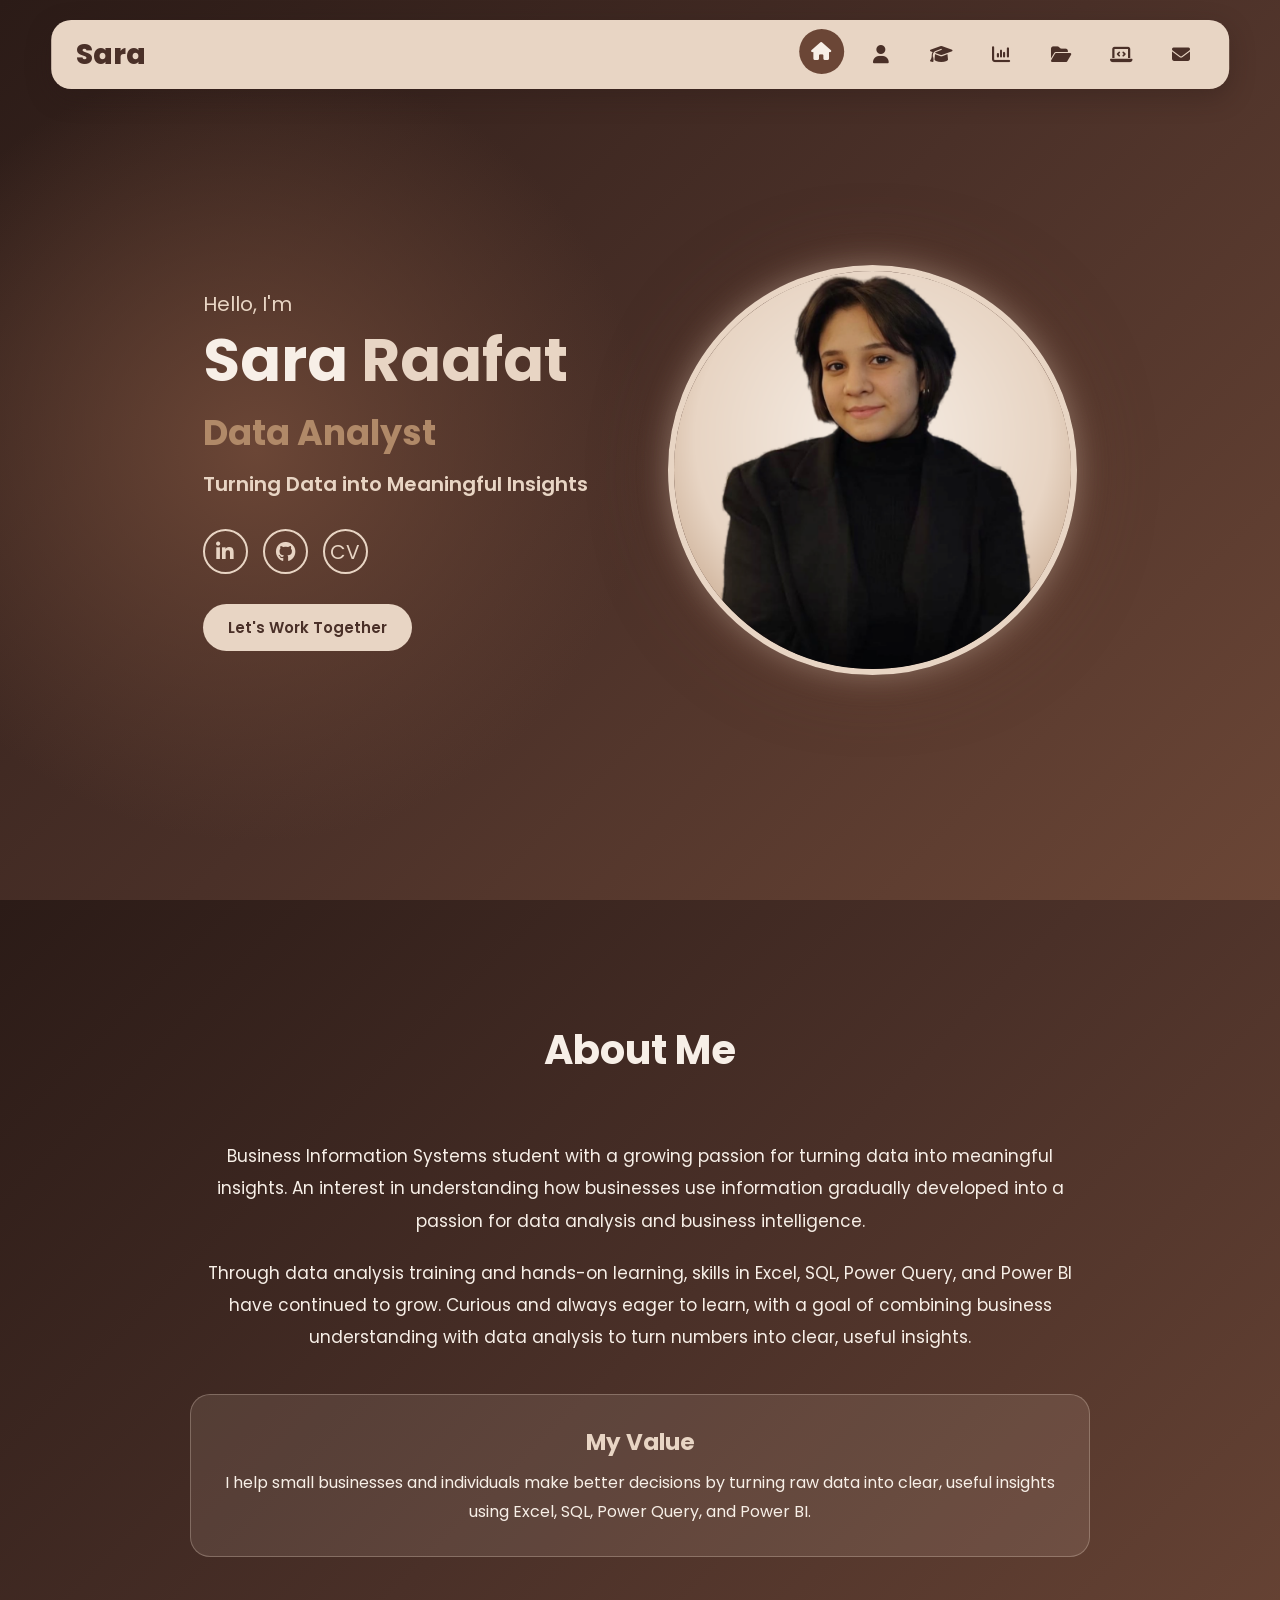
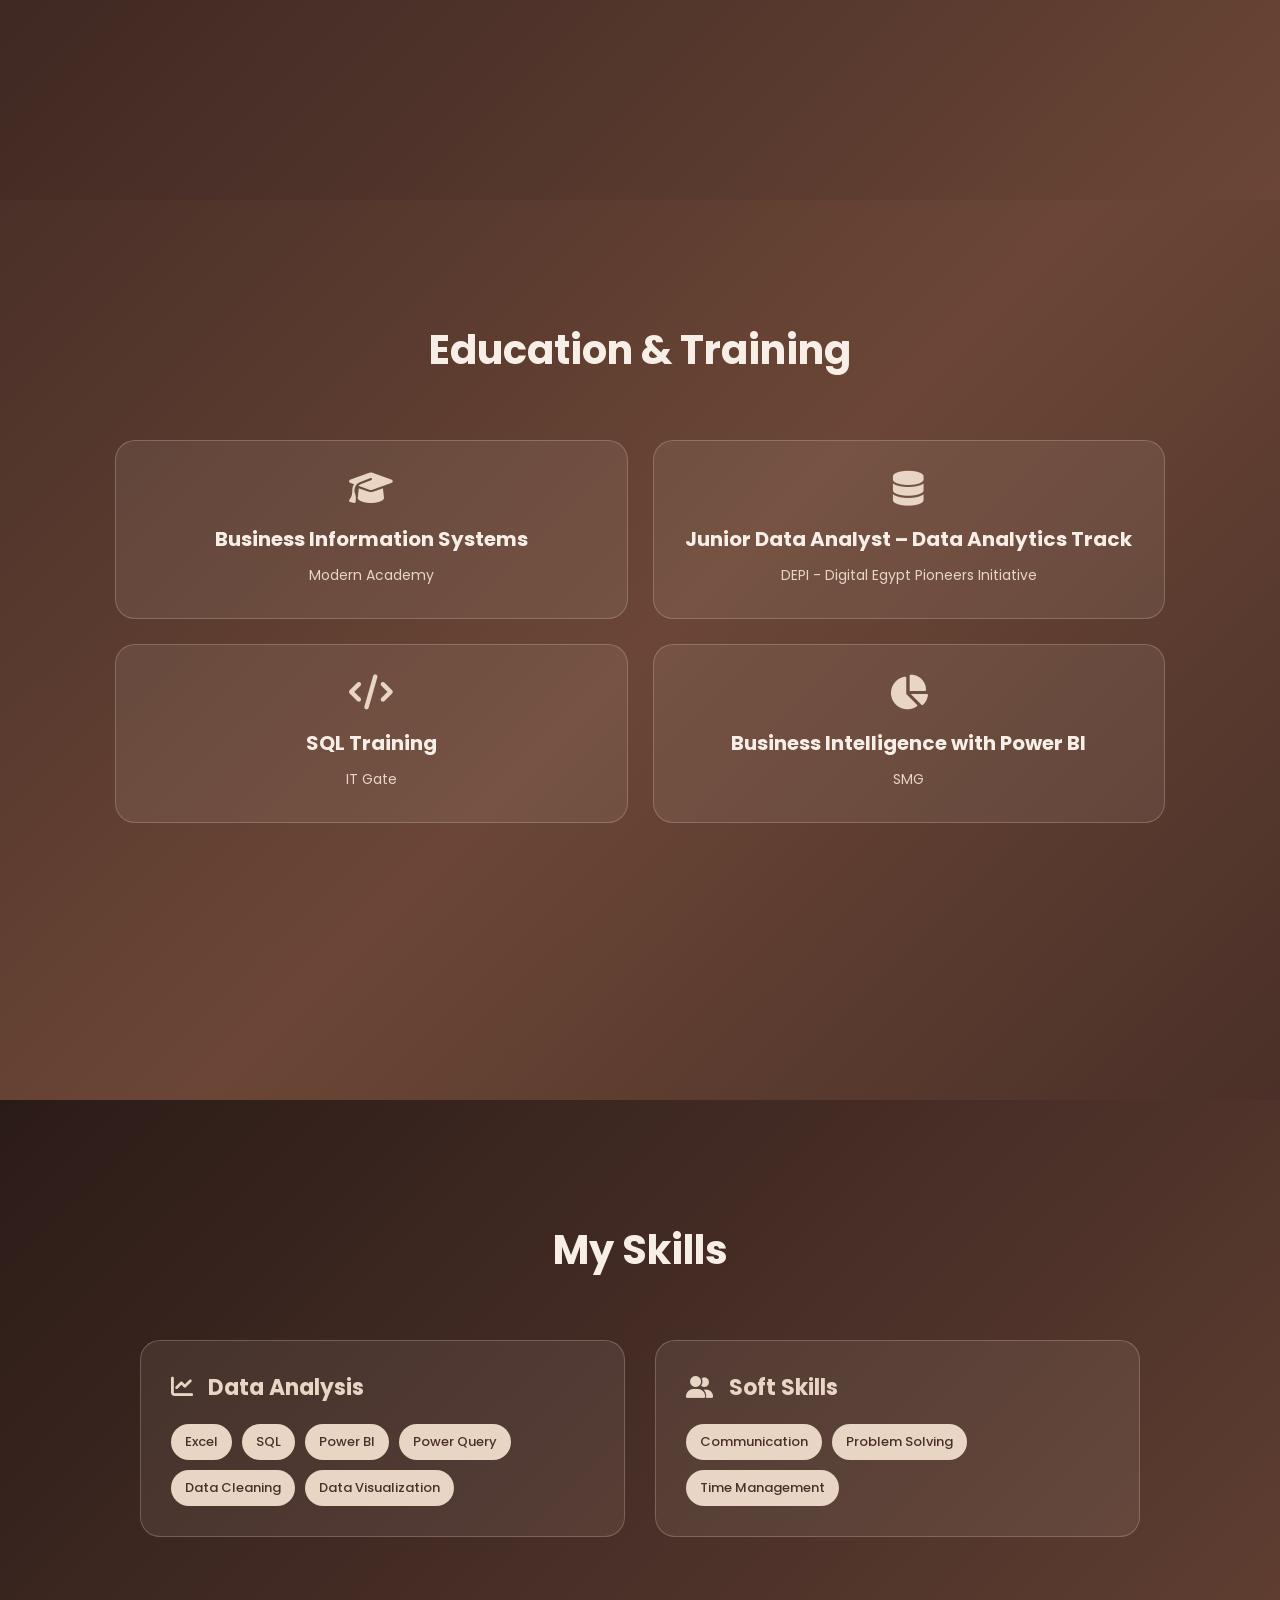
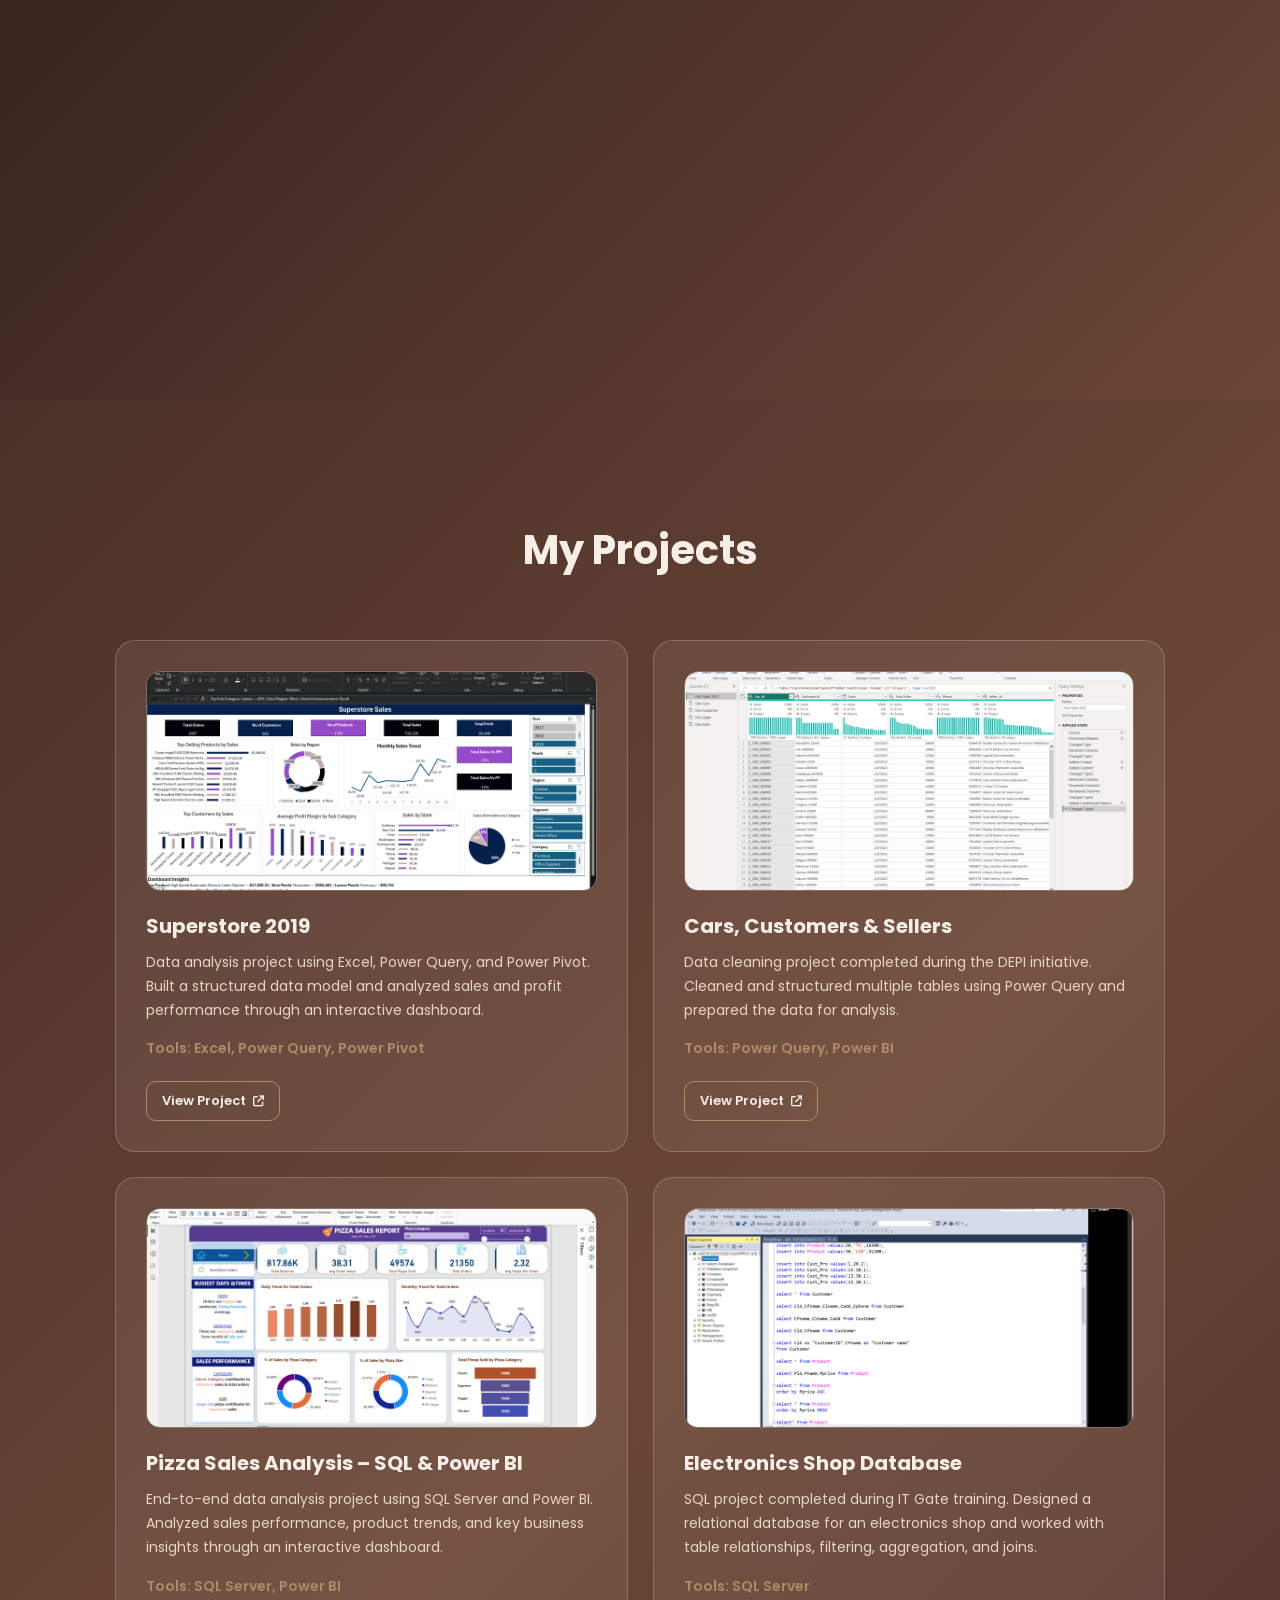
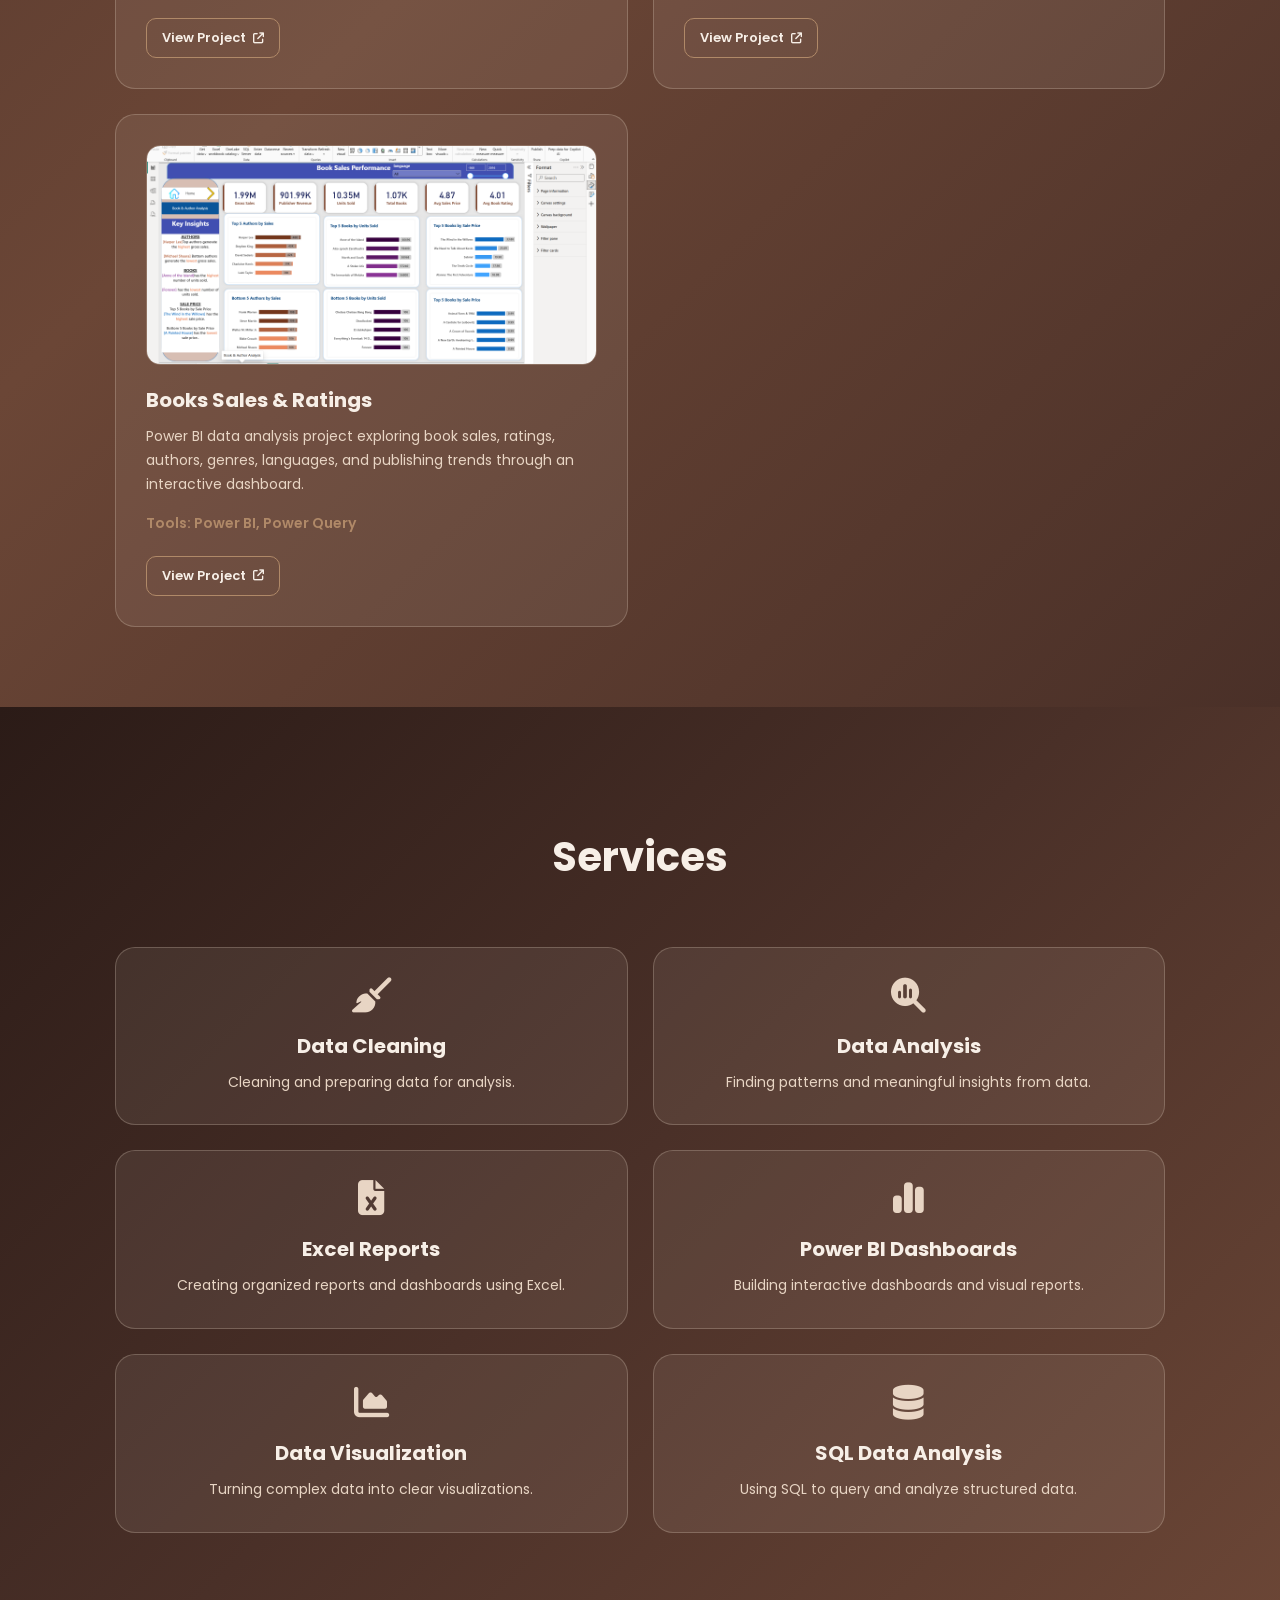
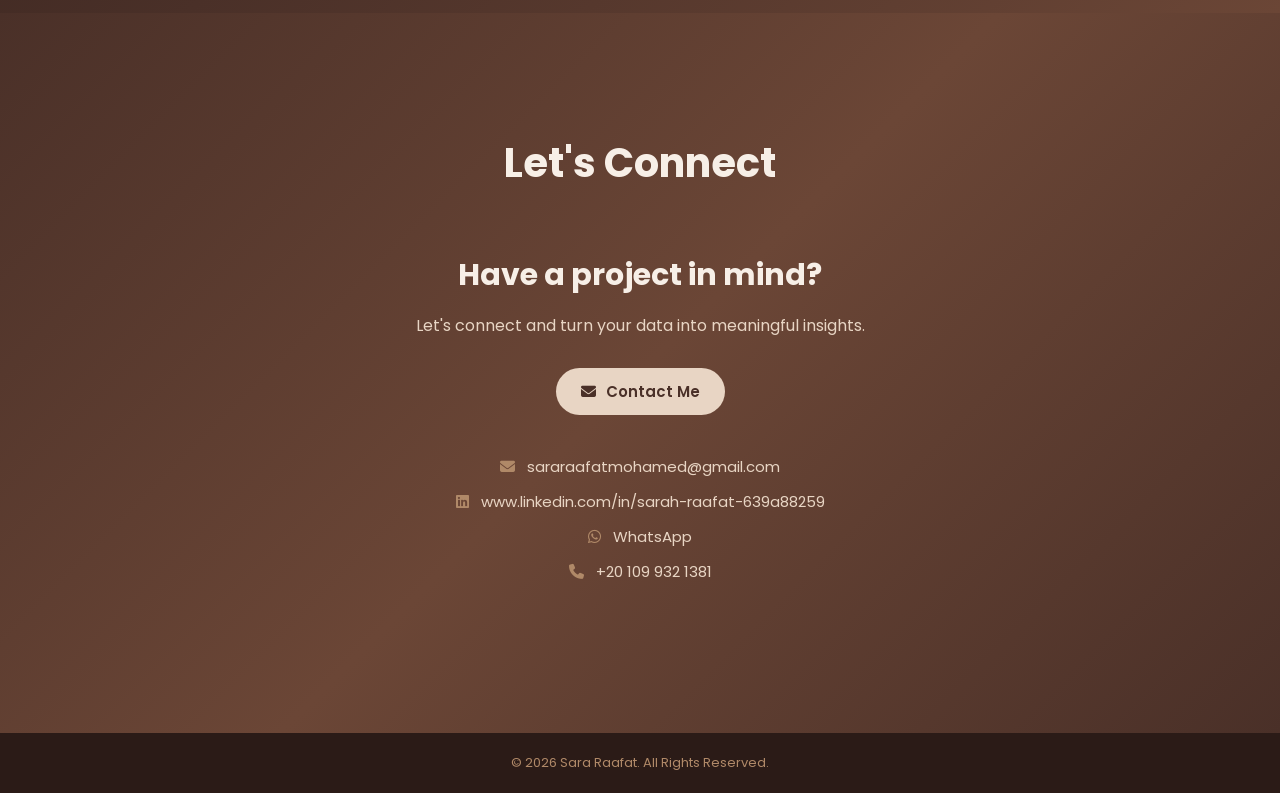
==== commit c773d9cd: "Refactor index.html for improved structure and content" ====
--- a/index.html
+++ b/index.html
@@ -104,7 +104,20 @@
 
                 </a>
 
-            </div>
+
+                <!-- CV -->
+
+                <a href="Sara_Raafat_CV.pdf"
+                   target="_blank"
+                   rel="noopener noreferrer"
+                   aria-label="CV">
+
+                    <span>CV</span>
+
+                </a>
+
+            </div>
+
 
             <a href="#contact" class="btn">
                 Let's Work Together
@@ -365,8 +378,7 @@
                 <p>
                     Data analysis project using Excel, Power Query, and
                     Power Pivot. Built a structured data model and analyzed
-                    sales and profit performance through an interactive
-                    dashboard.
+                    sales and profit performance through an interactive dashboard.
                 </p>
 
                 <p class="project-tools">
@@ -379,7 +391,6 @@
                    class="project-link">
 
                     View Project
-
                     <i class="fa-solid fa-arrow-up-right-from-square"></i>
 
                 </a>
@@ -415,7 +426,6 @@
                    class="project-link">
 
                     View Project
-
                     <i class="fa-solid fa-arrow-up-right-from-square"></i>
 
                 </a>
@@ -427,32 +437,31 @@
 
             <div class="card project-card">
 
-                <img src="images/pizza.png"
-                     alt="Pizza Sales Analysis Dashboard"
+                <img src="images/Pizza_Dashboard_1.png"
+                     alt="Pizza Sales SQL and Power BI Project"
                      class="project-image">
 
                 <h3>
-                    Pizza Sales Analysis Dashboard
-                </h3>
-
-                <p>
-                    Data analysis project using Power Query and Excel.
-                    Cleaned and analyzed a pizza sales dataset and created
-                    an interactive dashboard to explore sales trends and
-                    product performance.
+                    Pizza Sales Analysis – SQL & Power BI
+                </h3>
+
+                <p>
+                    End-to-end data analysis project using SQL Server
+                    and Power BI. Analyzed sales performance, product
+                    trends, and key business insights through an
+                    interactive dashboard.
                 </p>
 
                 <p class="project-tools">
-                    Tools: Excel, Power Query
-                </p>
-
-                <a href="https://github.com/sararaafatmohamed-cmd/DEPI-Data-Analysis-Projects/blob/main/Excel-Power-Query/Pizza-Sales/Pizza%20Task%20Trial%201.xlsx"
+                    Tools: SQL Server, Power BI
+                </p>
+
+                <a href="https://github.com/sararaafatmohamed-cmd/DEPI-Data-Analysis-Projects/tree/main/Pizza-Sales-SQL-PowerBI"
                    target="_blank"
                    rel="noopener noreferrer"
                    class="project-link">
 
                     View Project
-
                     <i class="fa-solid fa-arrow-up-right-from-square"></i>
 
                 </a>
@@ -474,8 +483,8 @@
 
                 <p>
                     SQL project completed during IT Gate training.
-                    Designed a relational database for an electronics shop
-                    and worked with table relationships, filtering,
+                    Designed a relational database for an electronics
+                    shop and worked with table relationships, filtering,
                     aggregation, and joins.
                 </p>
 
@@ -489,12 +498,47 @@
                    class="project-link">
 
                     View Project
-
                     <i class="fa-solid fa-arrow-up-right-from-square"></i>
 
                 </a>
 
             </div>
+
+
+            <!-- Project 5 -->
+
+            <div class="card project-card">
+
+                <img src="images/Books_Dashboard_2.png"
+                     alt="Books Sales and Ratings Project"
+                     class="project-image">
+
+                <h3>
+                    Books Sales & Ratings
+                </h3>
+
+                <p>
+                    Power BI data analysis project exploring book sales,
+                    ratings, authors, genres, languages, and publishing
+                    trends through an interactive dashboard.
+                </p>
+
+                <p class="project-tools">
+                    Tools: Power BI, Power Query
+                </p>
+
+                <a href="https://github.com/sararaafatmohamed-cmd/DEPI-Data-Analysis-Projects/tree/main/Books-Sales-PowerBI"
+                   target="_blank"
+                   rel="noopener noreferrer"
+                   class="project-link">
+
+                    View Project
+                    <i class="fa-solid fa-arrow-up-right-from-square"></i>
+
+                </a>
+
+            </div>
+
 
         </div>
 
--- a/my.css
+++ b/my.css
@@ -450,15 +450,69 @@
     text-align: left;
 }
 
-.projects .card > i {
-    display: block;
-    text-align: center;
+.project-card {
+    display: flex;
+    flex-direction: column;
+}
+
+.project-image {
+    width: 100%;
+    height: 220px;
+
+    object-fit: cover;
+
+    border-radius: 14px;
+
+    margin-bottom: 2rem;
+
+    border: 1px solid rgba(232, 213, 196, 0.25);
 }
 
 .project-tools {
     margin-top: 1.5rem;
+
     font-weight: 600;
+
     color: #B08968 !important;
+}
+
+.project-link {
+    display: inline-flex;
+
+    align-items: center;
+    justify-content: center;
+
+    width: fit-content;
+
+    margin-top: 2rem;
+
+    padding: 0.9rem 1.5rem;
+
+    border: 1px solid #B08968;
+
+    border-radius: 10px;
+
+    color: #F7EFE7;
+
+    font-size: 1.3rem;
+
+    font-weight: 600;
+
+    transition: 0.3s ease;
+}
+
+.project-link:hover {
+    background: #B08968;
+
+    color: #2B1B17;
+
+    transform: translateY(-2px);
+}
+
+.project-link i {
+    font-size: 1.1rem;
+
+    margin-left: 0.7rem;
 }
 
 
@@ -680,4 +734,4 @@
     .section-title h2 {
         font-size: 3.2rem;
     }
-}+}
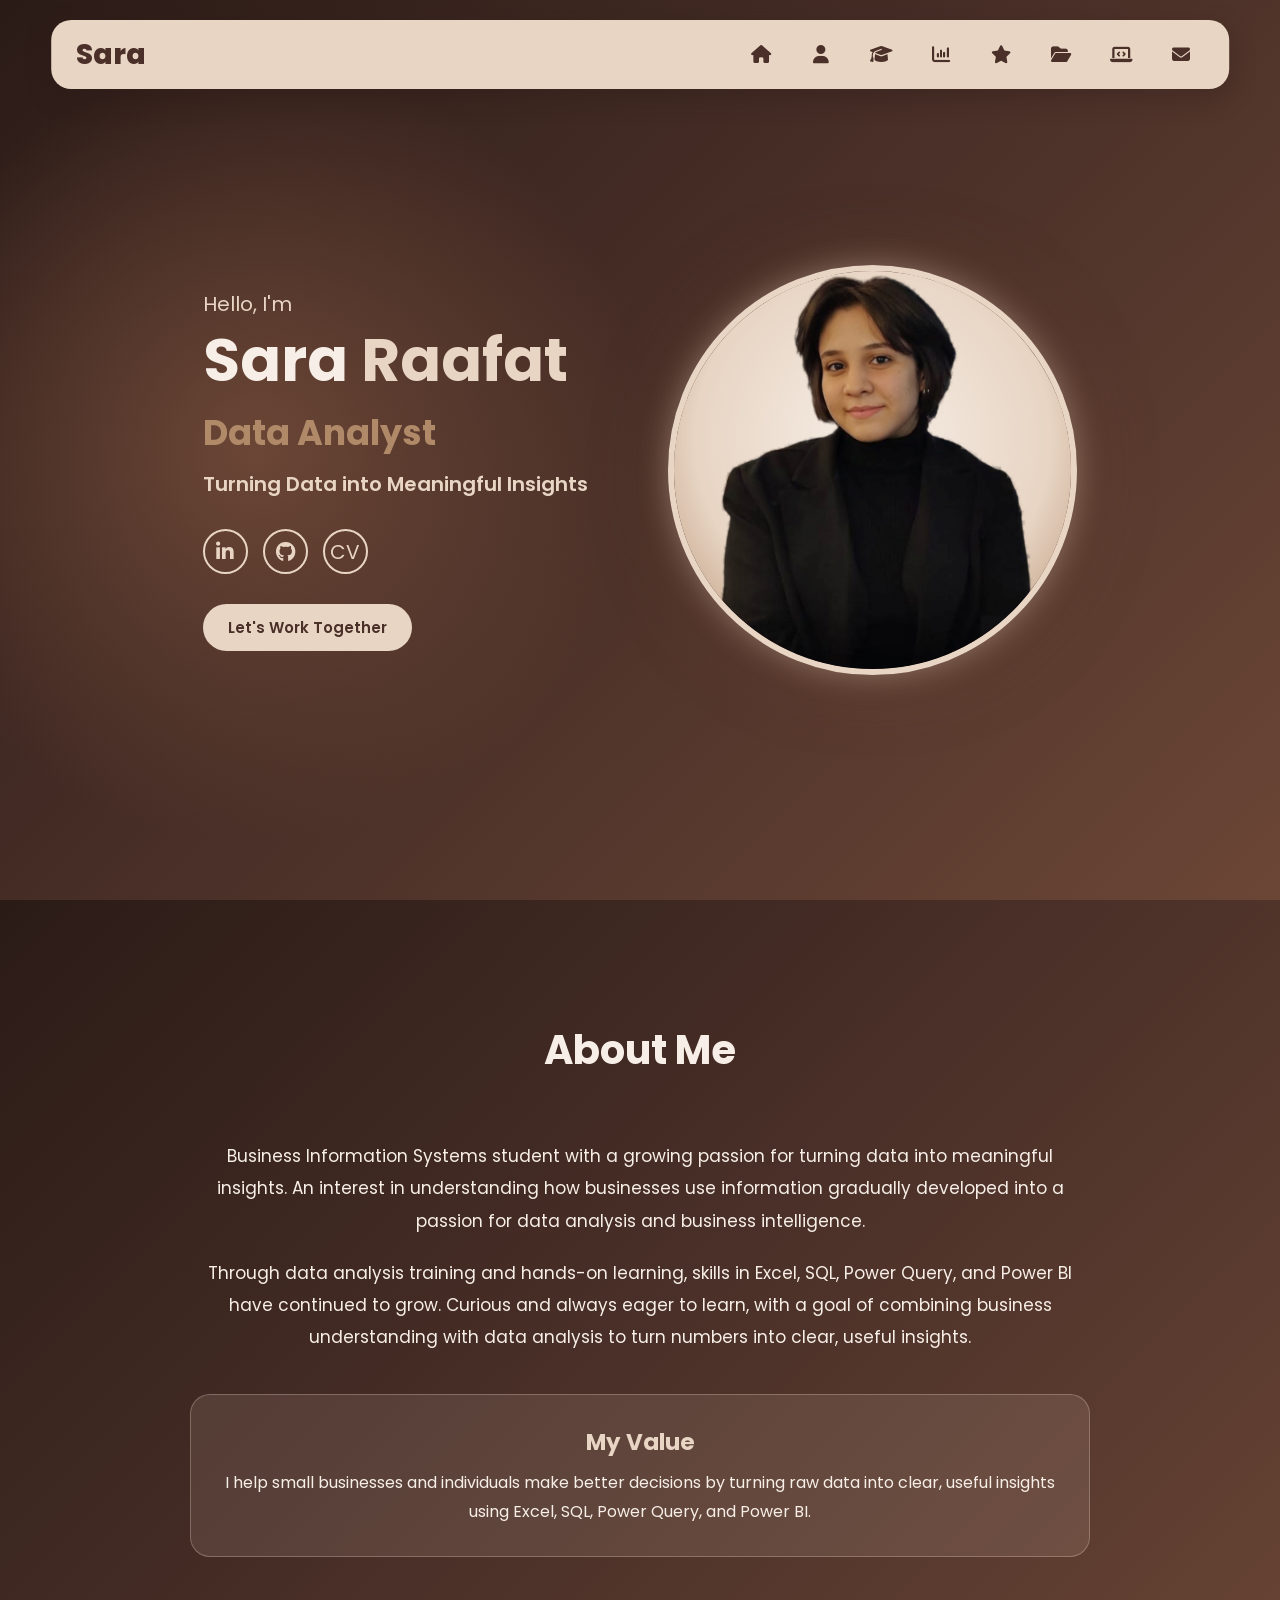
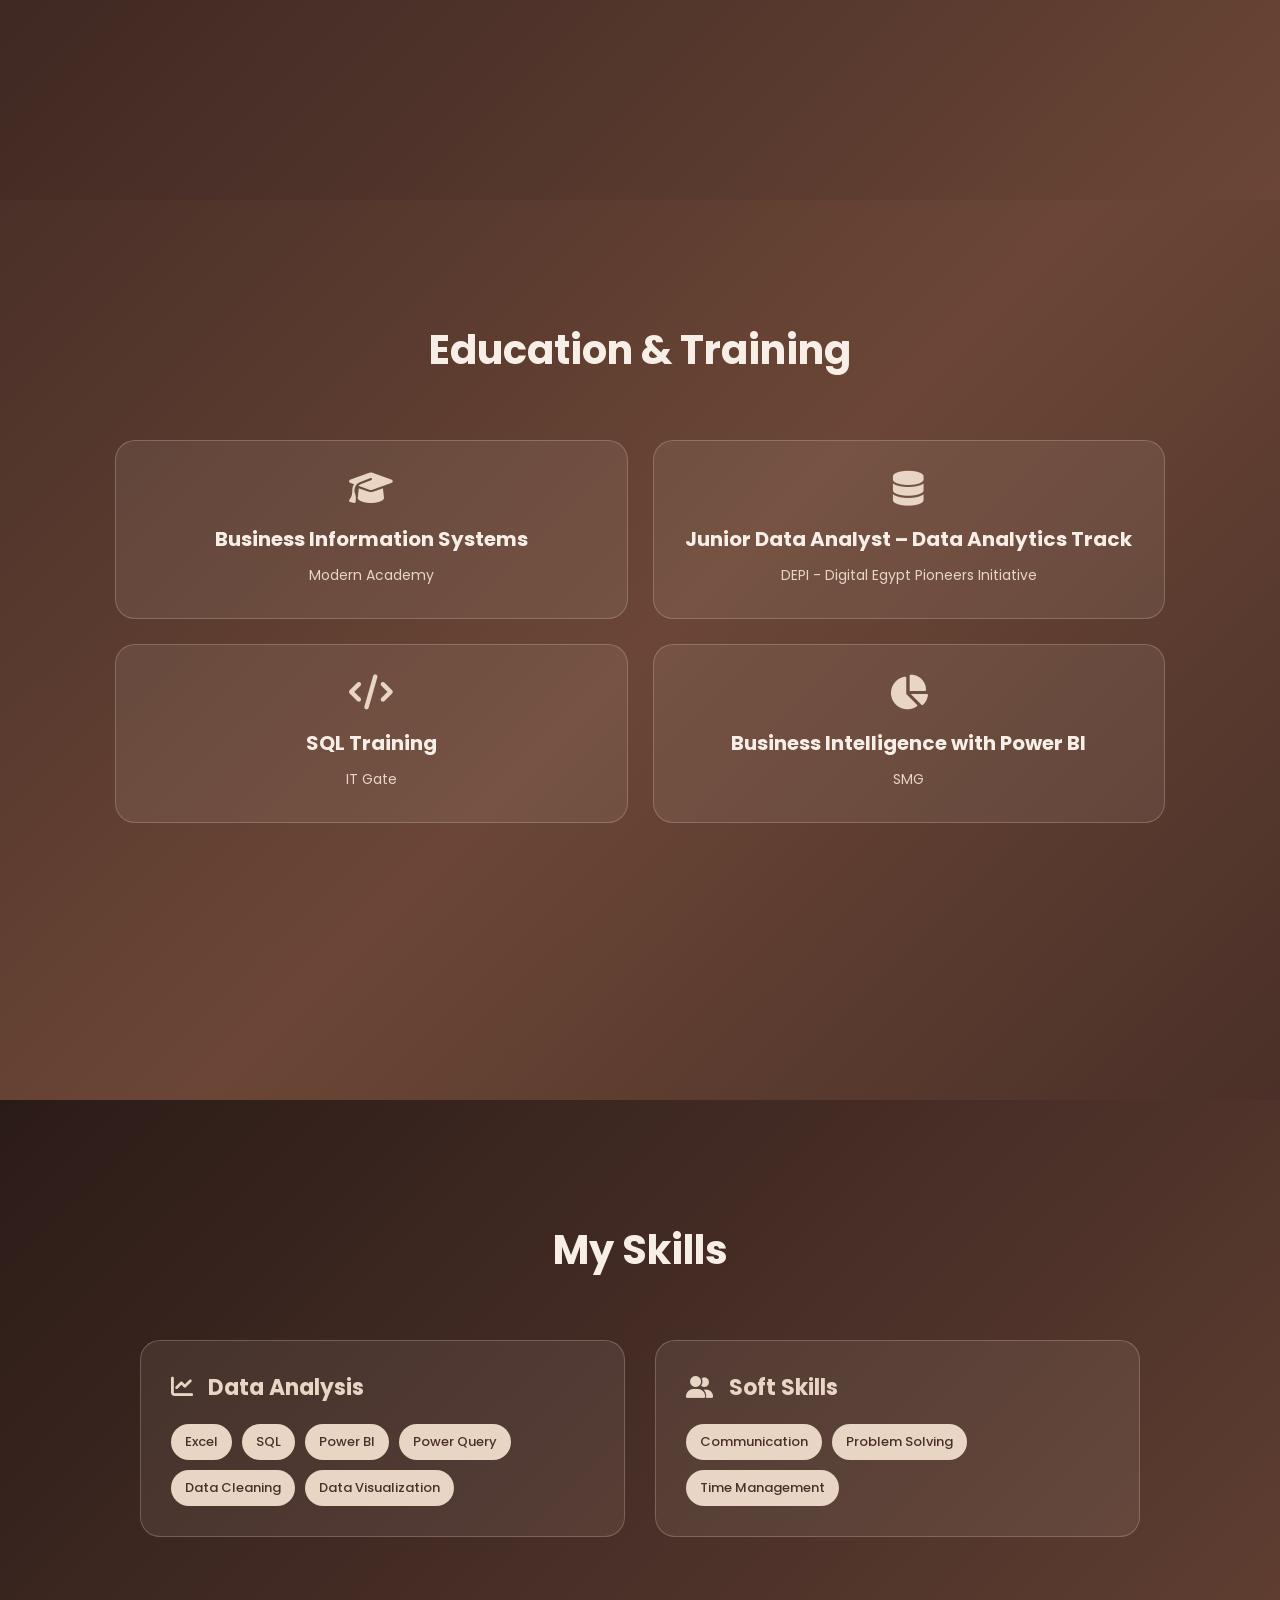
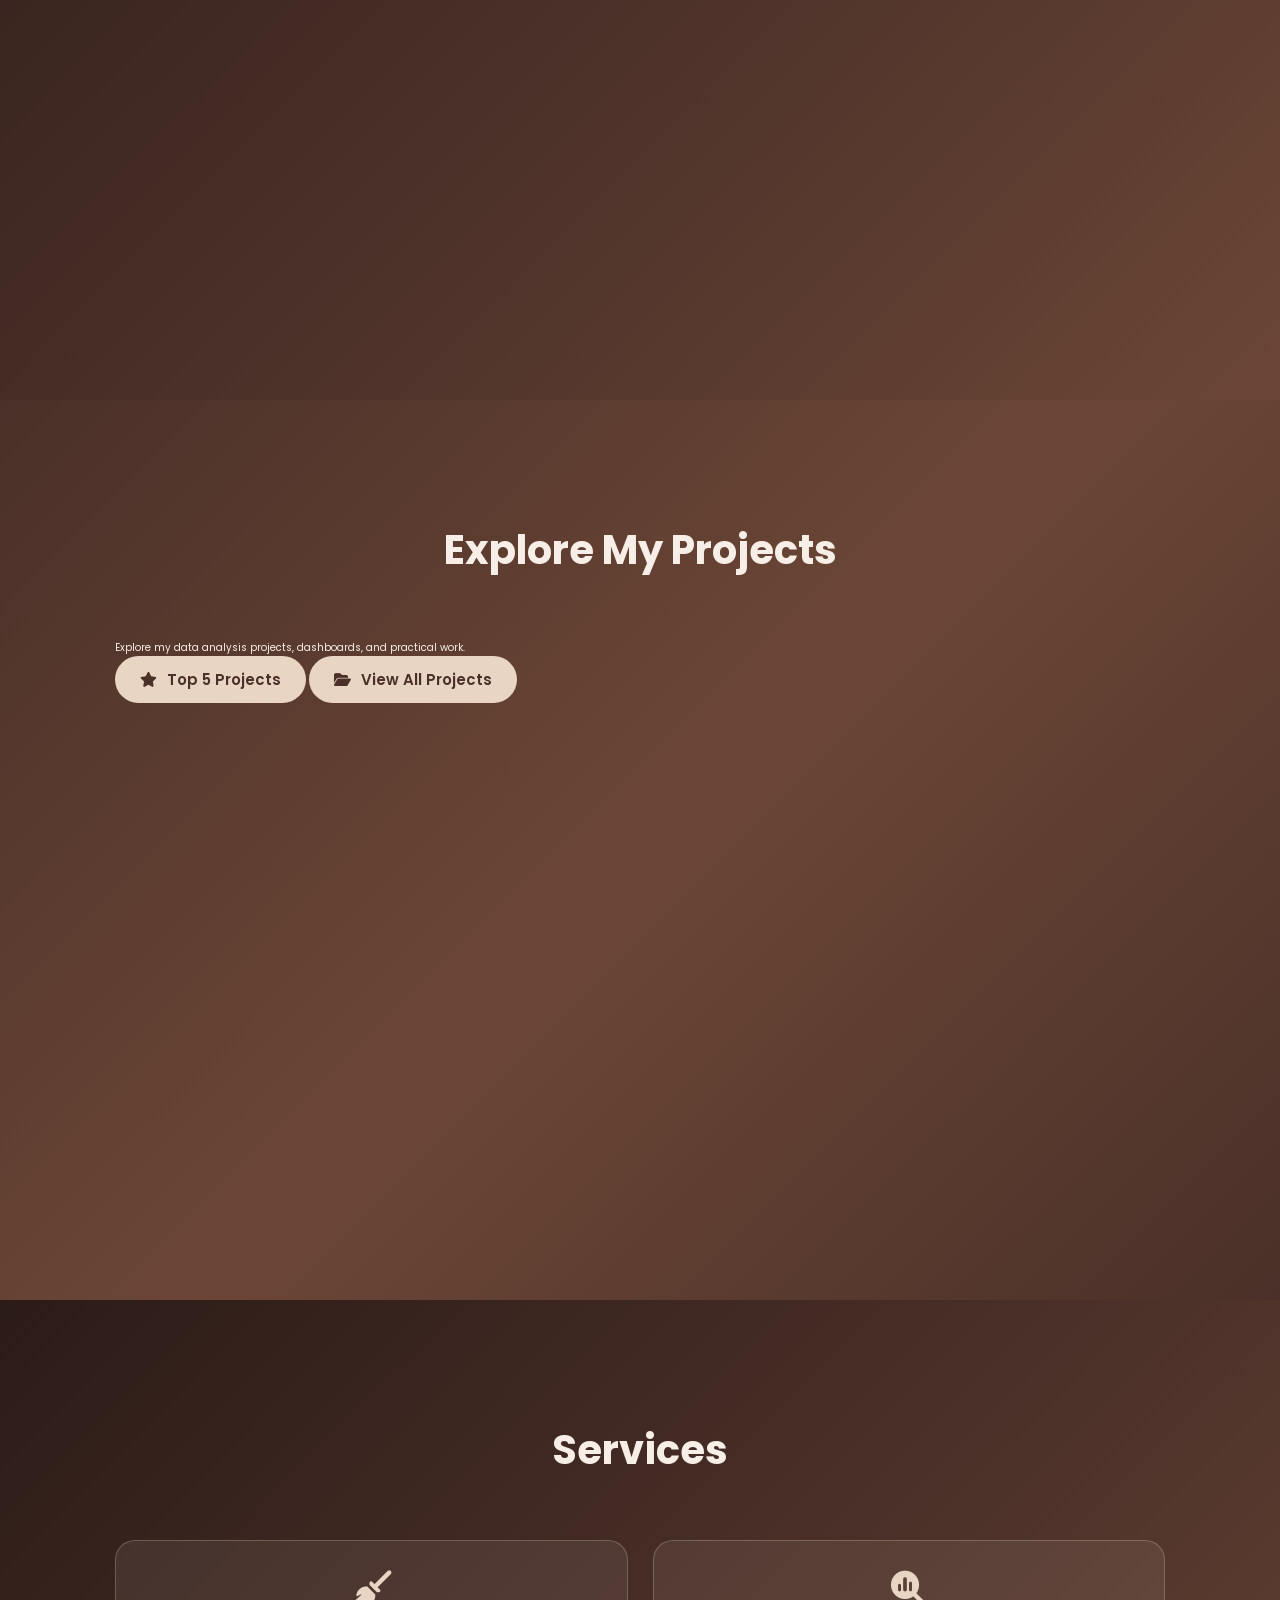
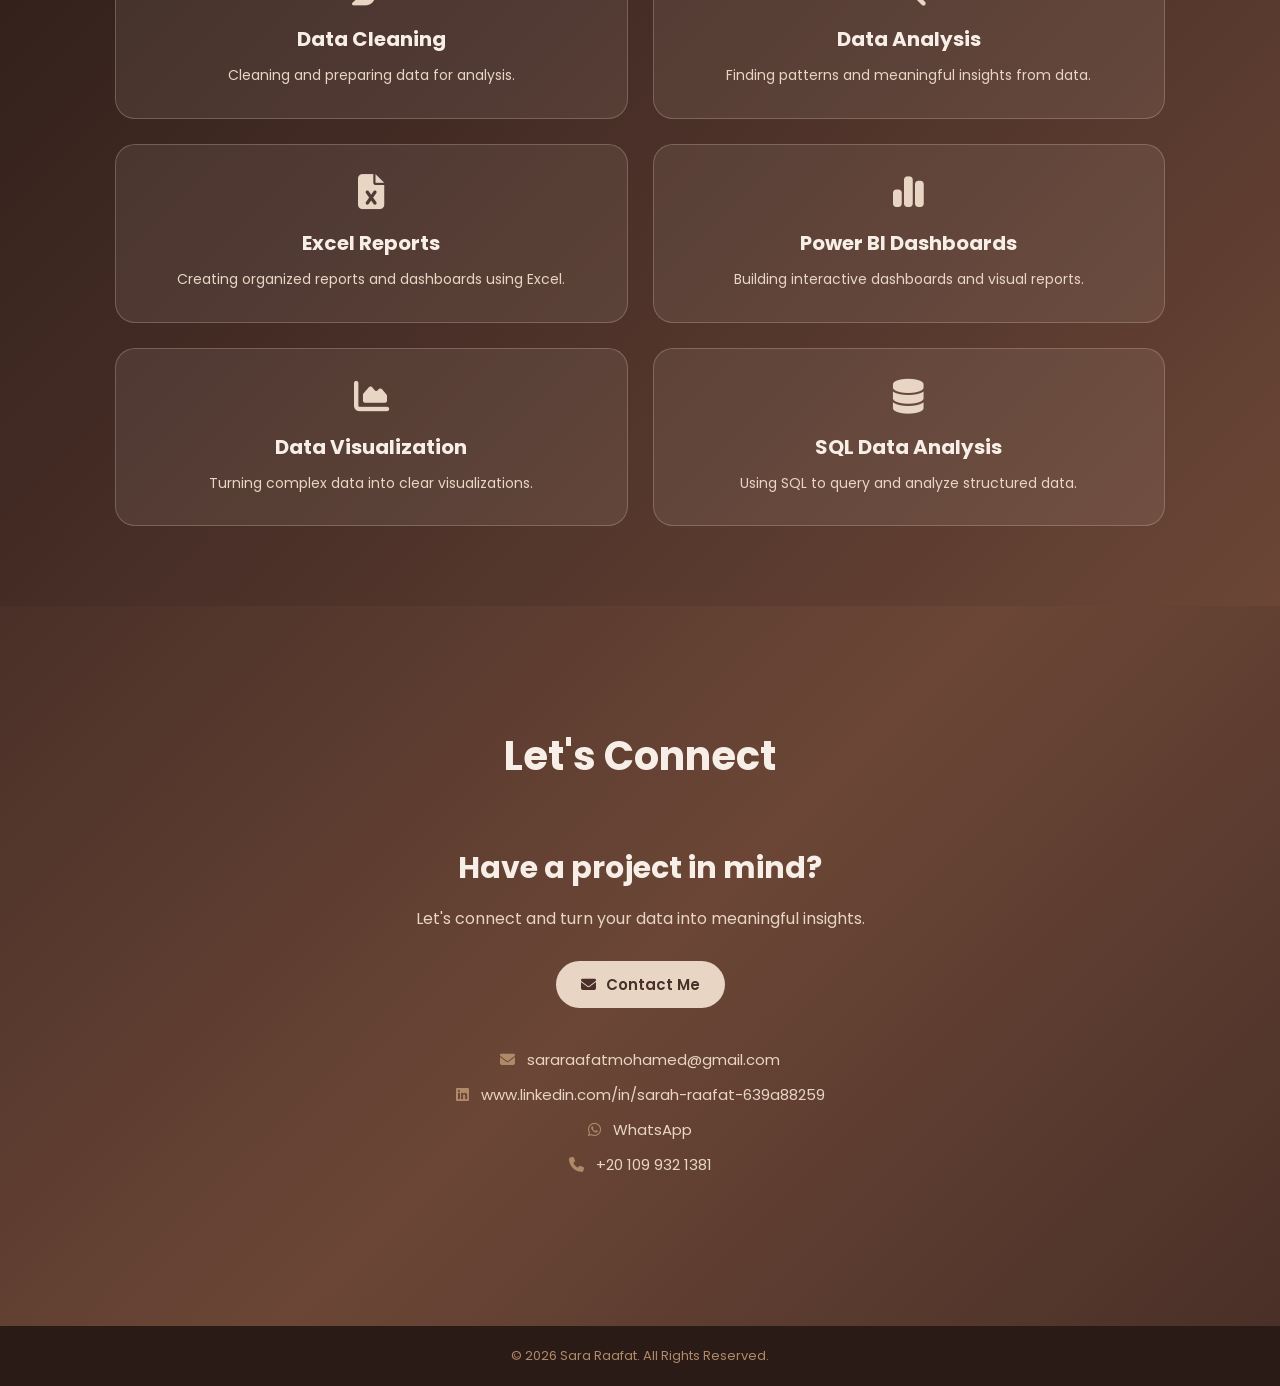
==== commit d4f4fa94: "Update index.html" ====
--- a/index.html
+++ b/index.html
@@ -24,36 +24,38 @@
         <a href="#home" class="logo">Sara</a>
 
         <nav>
-
-            <a href="#home" class="active" data-tooltip="Home">
-                <i class="fa-solid fa-house"></i>
-            </a>
-
-            <a href="#about" data-tooltip="About">
-                <i class="fa-solid fa-user"></i>
-            </a>
-
-            <a href="#education" data-tooltip="Education">
-                <i class="fa-solid fa-graduation-cap"></i>
-            </a>
-
-            <a href="#skills" data-tooltip="Skills">
-                <i class="fa-solid fa-chart-column"></i>
-            </a>
-
-            <a href="#projects" data-tooltip="Projects">
-                <i class="fa-solid fa-folder-open"></i>
-            </a>
-
-            <a href="#services" data-tooltip="Services">
-                <i class="fa-solid fa-laptop-code"></i>
-            </a>
-
-            <a href="#contact" data-tooltip="Contact">
-                <i class="fa-solid fa-envelope"></i>
-            </a>
-
-        </nav>
+    <a href="index.html" data-tooltip="Home">
+        <i class="fa-solid fa-house"></i>
+    </a>
+
+    <a href="index.html#about" data-tooltip="About">
+        <i class="fa-solid fa-user"></i>
+    </a>
+
+    <a href="index.html#education" data-tooltip="Education">
+        <i class="fa-solid fa-graduation-cap"></i>
+    </a>
+
+    <a href="index.html#skills" data-tooltip="Skills">
+        <i class="fa-solid fa-chart-column"></i>
+    </a>
+
+    <a href="top5.html" data-tooltip="Top 5 Projects">
+        <i class="fa-solid fa-star"></i>
+    </a>
+
+    <a href="projects.html" data-tooltip="All Projects">
+        <i class="fa-solid fa-folder-open"></i>
+    </a>
+
+    <a href="index.html#services" data-tooltip="Services">
+        <i class="fa-solid fa-laptop-code"></i>
+    </a>
+
+    <a href="index.html#contact" data-tooltip="Contact">
+        <i class="fa-solid fa-envelope"></i>
+    </a>
+</nav>
 
     </header>
 
@@ -349,200 +351,31 @@
     </section>
 
 
-    <!-- ================= PROJECTS ================= -->
-
-    <section id="projects" class="section projects">
-
-        <div class="section-title">
-
-            <h2>My Projects</h2>
-
-        </div>
-
-
-        <div class="cards">
-
-
-            <!-- Project 1 -->
-
-            <div class="card project-card">
-
-                <img src="images/superstore.png"
-                     alt="Superstore 2019 Project"
-                     class="project-image">
-
-                <h3>
-                    Superstore 2019
-                </h3>
-
-                <p>
-                    Data analysis project using Excel, Power Query, and
-                    Power Pivot. Built a structured data model and analyzed
-                    sales and profit performance through an interactive dashboard.
-                </p>
-
-                <p class="project-tools">
-                    Tools: Excel, Power Query, Power Pivot
-                </p>
-
-                <a href="https://github.com/sararaafatmohamed-cmd/DEPI-Data-Analysis-Projects/tree/main/Superstore-2019"
-                   target="_blank"
-                   rel="noopener noreferrer"
-                   class="project-link">
-
-                    View Project
-                    <i class="fa-solid fa-arrow-up-right-from-square"></i>
-
-                </a>
-
-            </div>
-
-
-            <!-- Project 2 -->
-
-            <div class="card project-card">
-
-                <img src="images/Cars.png"
-                     alt="Cars Customers and Sellers Project"
-                     class="project-image">
-
-                <h3>
-                    Cars, Customers & Sellers
-                </h3>
-
-                <p>
-                    Data cleaning project completed during the DEPI
-                    initiative. Cleaned and structured multiple tables
-                    using Power Query and prepared the data for analysis.
-                </p>
-
-                <p class="project-tools">
-                    Tools: Power Query, Power BI
-                </p>
-
-                <a href="https://github.com/sararaafatmohamed-cmd/DEPI-Data-Analysis-Projects/blob/main/Power-BI-Power-Query/Power-BI-Power-Query/T2_S2_Car_Sales.pbix"
-                   target="_blank"
-                   rel="noopener noreferrer"
-                   class="project-link">
-
-                    View Project
-                    <i class="fa-solid fa-arrow-up-right-from-square"></i>
-
-                </a>
-
-            </div>
-
-
-            <!-- Project 3 -->
-
-            <div class="card project-card">
-
-                <img src="images/Pizza_Dashboard_1.png"
-                     alt="Pizza Sales SQL and Power BI Project"
-                     class="project-image">
-
-                <h3>
-                    Pizza Sales Analysis – SQL & Power BI
-                </h3>
-
-                <p>
-                    End-to-end data analysis project using SQL Server
-                    and Power BI. Analyzed sales performance, product
-                    trends, and key business insights through an
-                    interactive dashboard.
-                </p>
-
-                <p class="project-tools">
-                    Tools: SQL Server, Power BI
-                </p>
-
-                <a href="https://github.com/sararaafatmohamed-cmd/DEPI-Data-Analysis-Projects/tree/main/Pizza-Sales-SQL-PowerBI"
-                   target="_blank"
-                   rel="noopener noreferrer"
-                   class="project-link">
-
-                    View Project
-                    <i class="fa-solid fa-arrow-up-right-from-square"></i>
-
-                </a>
-
-            </div>
-
-
-            <!-- Project 4 -->
-
-            <div class="card project-card">
-
-                <img src="images/SQL.png"
-                     alt="Electronics Shop Database Project"
-                     class="project-image">
-
-                <h3>
-                    Electronics Shop Database
-                </h3>
-
-                <p>
-                    SQL project completed during IT Gate training.
-                    Designed a relational database for an electronics
-                    shop and worked with table relationships, filtering,
-                    aggregation, and joins.
-                </p>
-
-                <p class="project-tools">
-                    Tools: SQL Server
-                </p>
-
-                <a href="https://github.com/sararaafatmohamed-cmd/SQL-Training-IT-Gate/blob/main/Electronics-Shop-Database/ShopDB.sql"
-                   target="_blank"
-                   rel="noopener noreferrer"
-                   class="project-link">
-
-                    View Project
-                    <i class="fa-solid fa-arrow-up-right-from-square"></i>
-
-                </a>
-
-            </div>
-
-
-            <!-- Project 5 -->
-
-            <div class="card project-card">
-
-                <img src="images/Books_Dashboard_2.png"
-                     alt="Books Sales and Ratings Project"
-                     class="project-image">
-
-                <h3>
-                    Books Sales & Ratings
-                </h3>
-
-                <p>
-                    Power BI data analysis project exploring book sales,
-                    ratings, authors, genres, languages, and publishing
-                    trends through an interactive dashboard.
-                </p>
-
-                <p class="project-tools">
-                    Tools: Power BI, Power Query
-                </p>
-
-                <a href="https://github.com/sararaafatmohamed-cmd/DEPI-Data-Analysis-Projects/tree/main/Books-Sales-PowerBI"
-                   target="_blank"
-                   rel="noopener noreferrer"
-                   class="project-link">
-
-                    View Project
-                    <i class="fa-solid fa-arrow-up-right-from-square"></i>
-
-                </a>
-
-            </div>
-
-
-        </div>
-
-    </section>
+   <!-- ================= PROJECTS PREVIEW ================= -->
+
+<section id="projects" class="section projects-preview">
+
+    <div class="section-title">
+        <h2>Explore My Projects</h2>
+    </div>
+
+    <p class="projects-intro">
+        Explore my data analysis projects, dashboards, and practical work.
+    </p>
+
+    <div class="projects-buttons">
+        <a href="top5.html" class="btn">
+            <i class="fa-solid fa-star"></i>
+            Top 5 Projects
+        </a>
+
+        <a href="projects.html" class="btn secondary-btn">
+            <i class="fa-solid fa-folder-open"></i>
+            View All Projects
+        </a>
+    </div>
+
+</section>
 
 
     <!-- ================= SERVICES ================= -->
@@ -774,7 +607,7 @@
 
     <!-- ================= FOOTER ================= -->
 
-    <footer>
+        <footer>
 
         <p>
             © 2026 Sara Raafat. All Rights Reserved.
@@ -782,6 +615,42 @@
 
     </footer>
 
+
+    <script>
+        const sections = document.querySelectorAll("section");
+        const navLinks = document.querySelectorAll("nav a");
+
+        window.addEventListener("scroll", () => {
+
+            let current = "";
+
+            sections.forEach(section => {
+
+                const sectionTop = section.offsetTop - 200;
+                const sectionHeight = section.offsetHeight;
+
+                if (window.scrollY >= sectionTop &&
+                    window.scrollY < sectionTop + sectionHeight) {
+
+                    current = section.getAttribute("id");
+
+                }
+
+            });
+
+            navLinks.forEach(link => {
+
+                link.classList.remove("active");
+
+                if (link.getAttribute("href") === "#" + current) {
+                    link.classList.add("active");
+                }
+
+            });
+
+        });
+    </script>
+
 </body>
 
 </html>
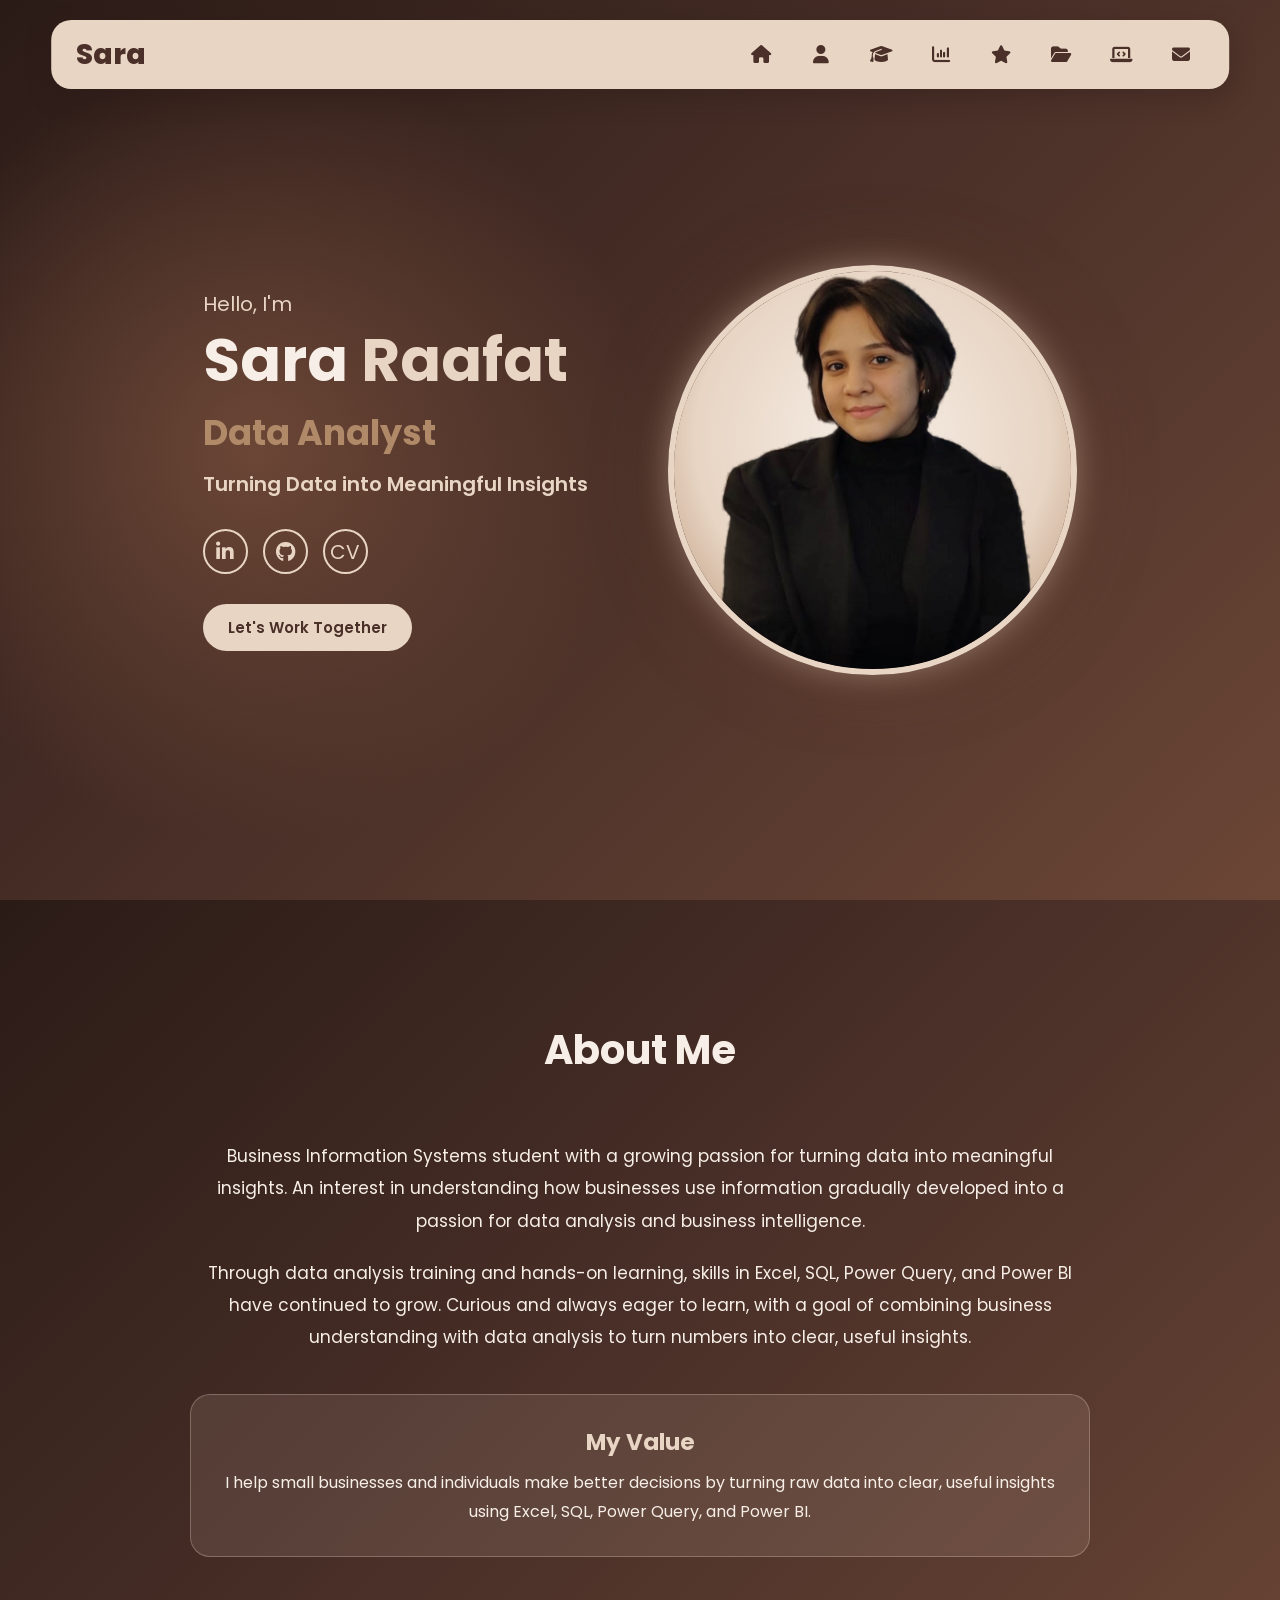
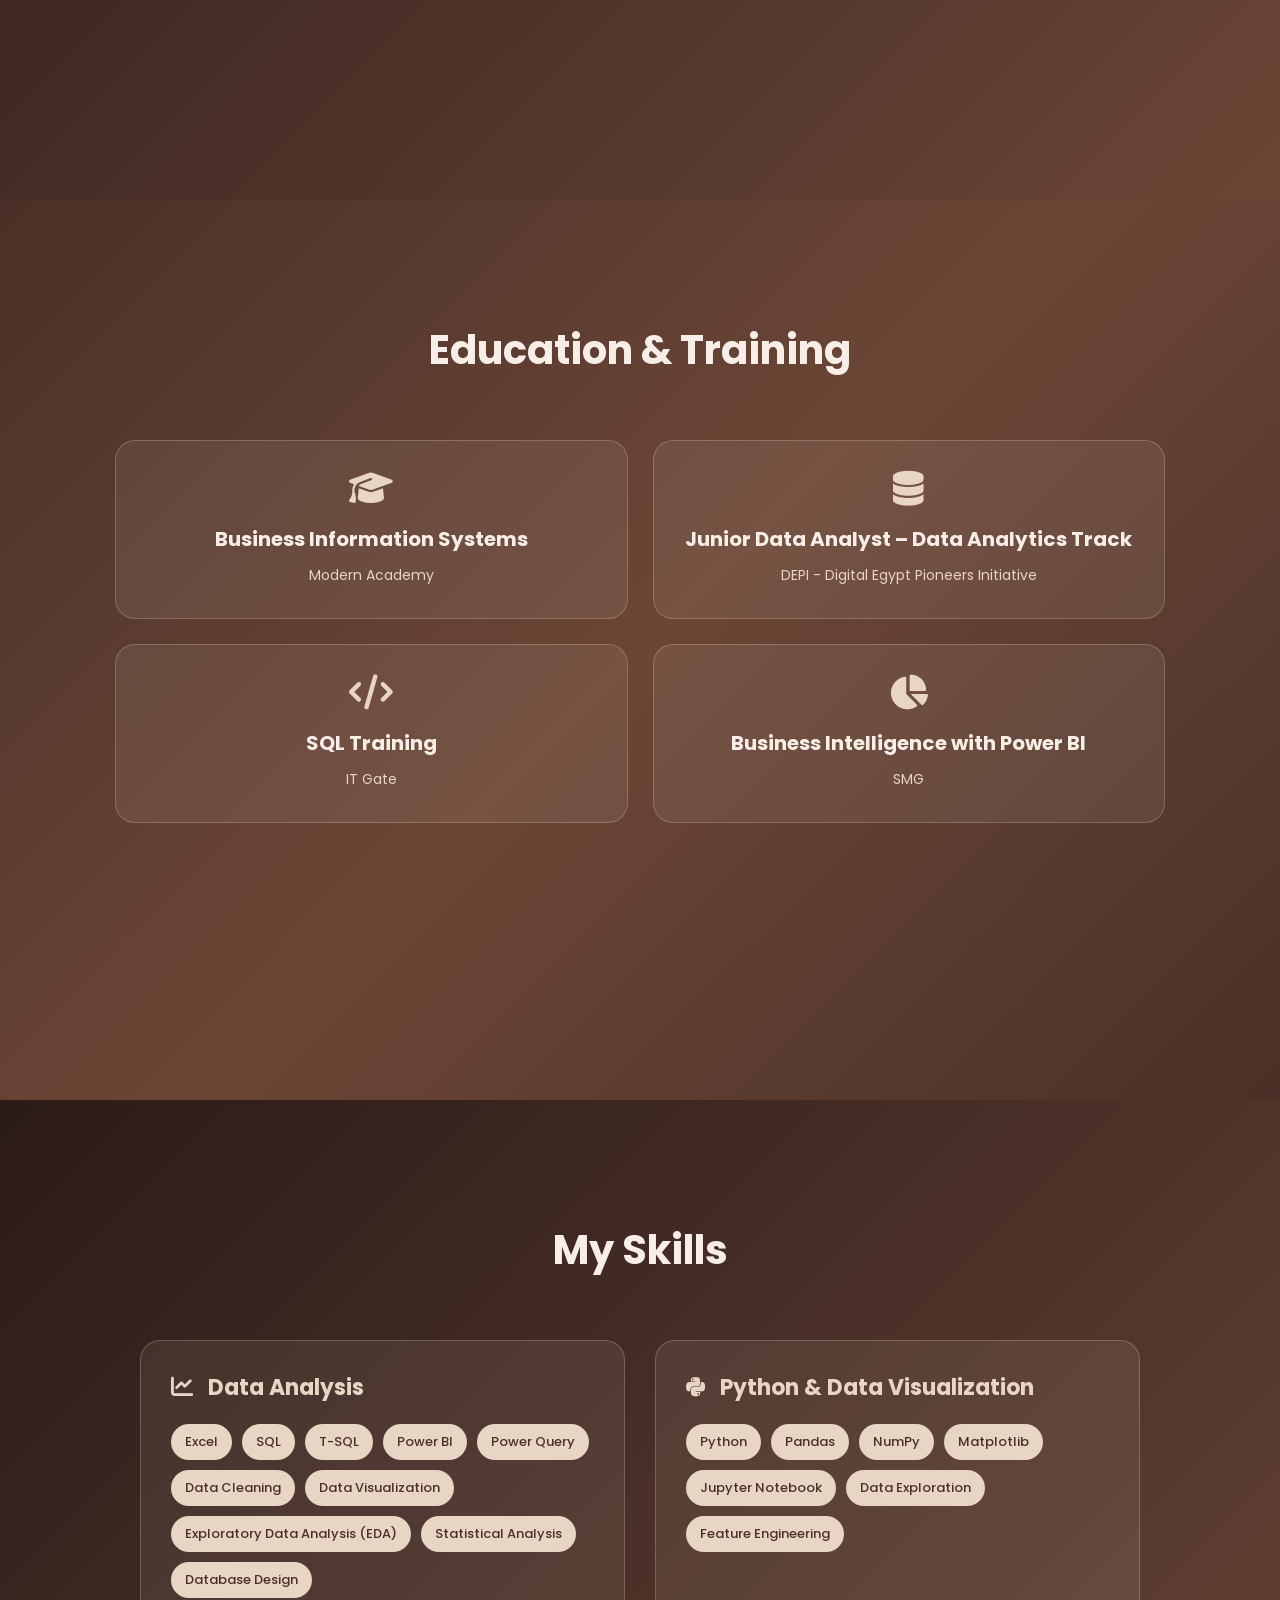
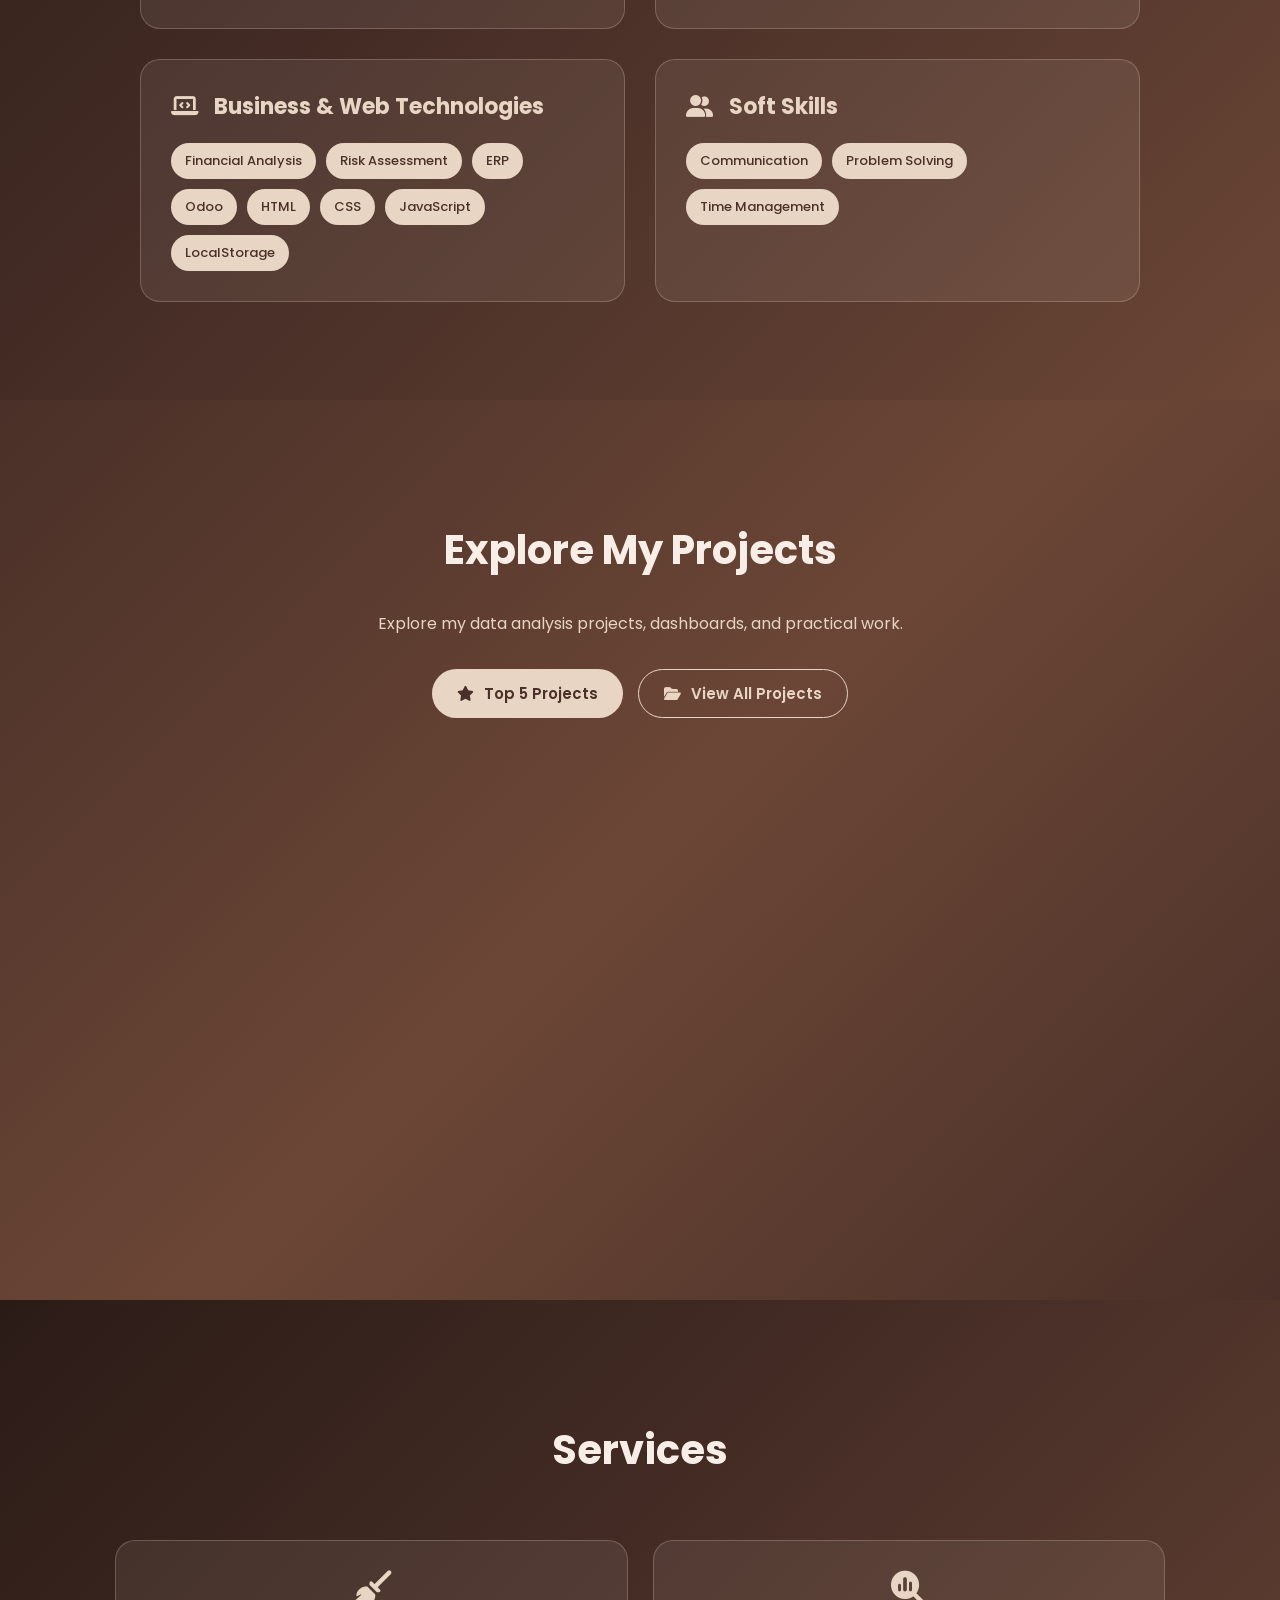
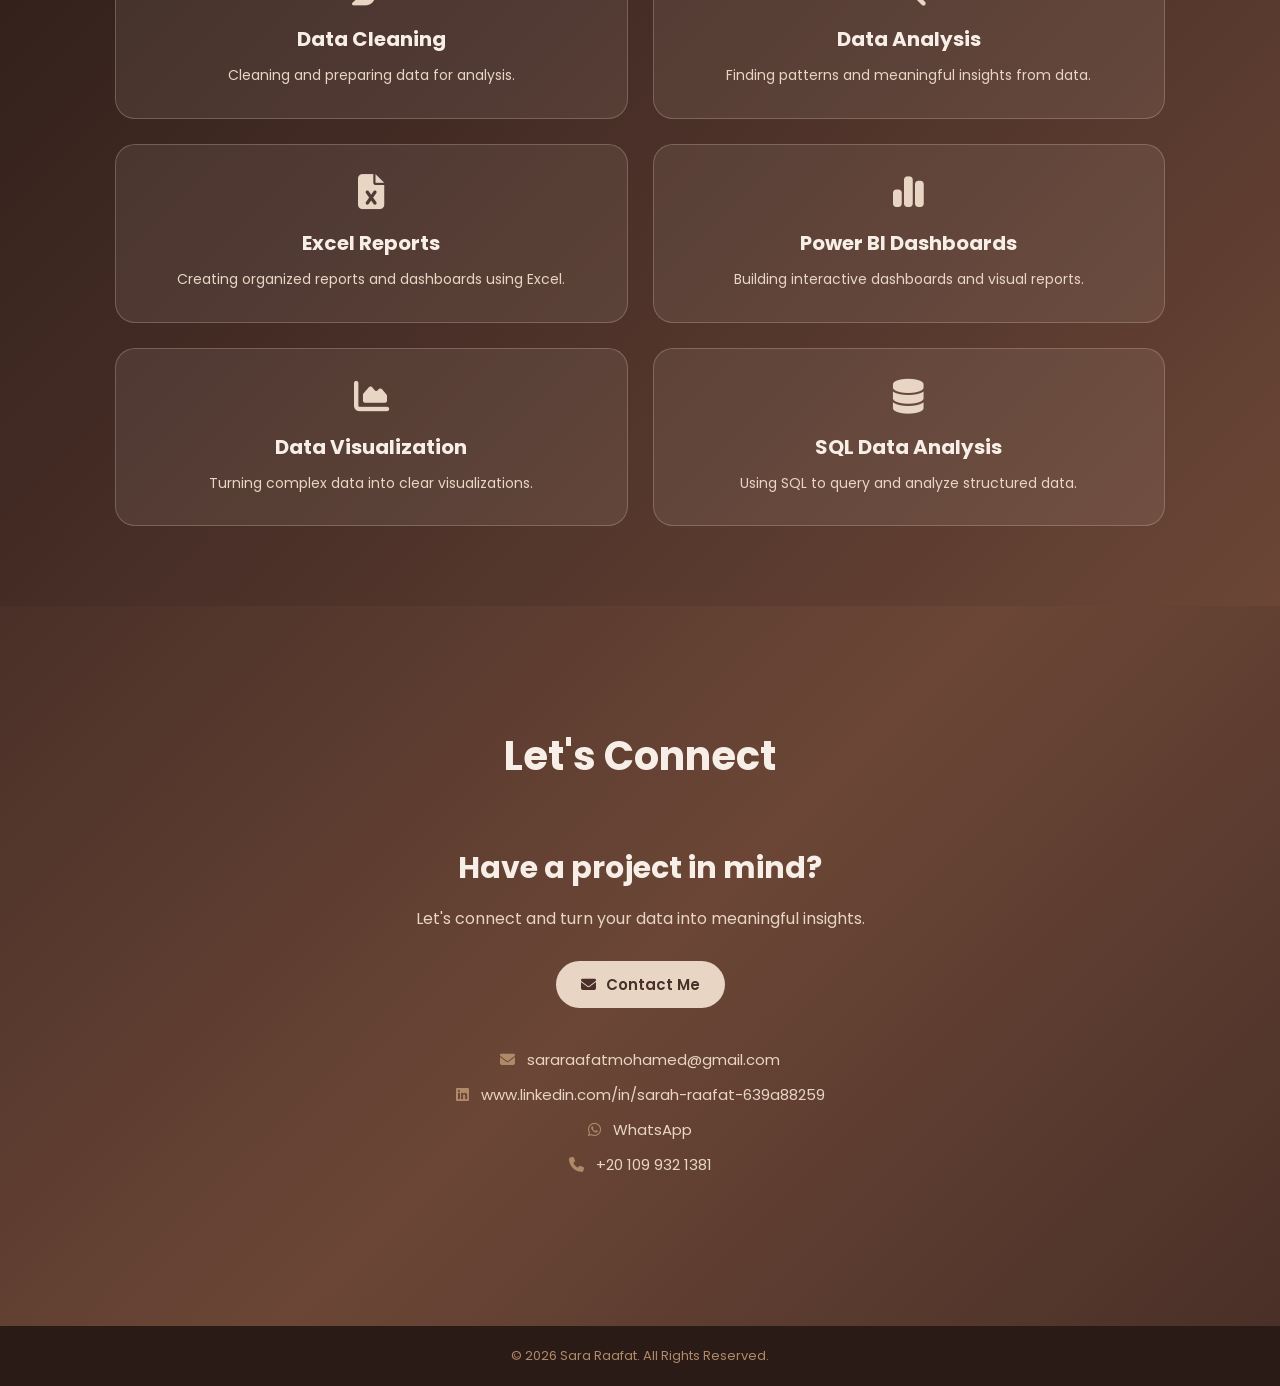
==== commit 305c09fa: "Update index.html" ====
--- a/index.html
+++ b/index.html
@@ -24,38 +24,38 @@
         <a href="#home" class="logo">Sara</a>
 
         <nav>
-    <a href="index.html" data-tooltip="Home">
-        <i class="fa-solid fa-house"></i>
-    </a>
-
-    <a href="index.html#about" data-tooltip="About">
-        <i class="fa-solid fa-user"></i>
-    </a>
-
-    <a href="index.html#education" data-tooltip="Education">
-        <i class="fa-solid fa-graduation-cap"></i>
-    </a>
-
-    <a href="index.html#skills" data-tooltip="Skills">
-        <i class="fa-solid fa-chart-column"></i>
-    </a>
-
-    <a href="top5.html" data-tooltip="Top 5 Projects">
-        <i class="fa-solid fa-star"></i>
-    </a>
-
-    <a href="projects.html" data-tooltip="All Projects">
-        <i class="fa-solid fa-folder-open"></i>
-    </a>
-
-    <a href="index.html#services" data-tooltip="Services">
-        <i class="fa-solid fa-laptop-code"></i>
-    </a>
-
-    <a href="index.html#contact" data-tooltip="Contact">
-        <i class="fa-solid fa-envelope"></i>
-    </a>
-</nav>
+            <a href="index.html" data-tooltip="Home">
+                <i class="fa-solid fa-house"></i>
+            </a>
+
+            <a href="index.html#about" data-tooltip="About">
+                <i class="fa-solid fa-user"></i>
+            </a>
+
+            <a href="index.html#education" data-tooltip="Education">
+                <i class="fa-solid fa-graduation-cap"></i>
+            </a>
+
+            <a href="index.html#skills" data-tooltip="Skills">
+                <i class="fa-solid fa-chart-column"></i>
+            </a>
+
+            <a href="top5.html" data-tooltip="Top 5 Projects">
+                <i class="fa-solid fa-star"></i>
+            </a>
+
+            <a href="projects.html" data-tooltip="All Projects">
+                <i class="fa-solid fa-folder-open"></i>
+            </a>
+
+            <a href="index.html#services" data-tooltip="Services">
+                <i class="fa-solid fa-laptop-code"></i>
+            </a>
+
+            <a href="index.html#contact" data-tooltip="Contact">
+                <i class="fa-solid fa-envelope"></i>
+            </a>
+        </nav>
 
     </header>
 
@@ -77,7 +77,6 @@
             <p class="tagline">
                 Turning Data into Meaningful Insights
             </p>
-
 
             <!-- Social Icons -->
 
@@ -94,7 +93,6 @@
 
                 </a>
 
-
                 <!-- GitHub -->
 
                 <a href="https://github.com/sararaafatmohamed-cmd"
@@ -106,7 +104,6 @@
 
                 </a>
 
-
                 <!-- CV -->
 
                 <a href="Sara_Raafat_CV.pdf"
@@ -120,14 +117,12 @@
 
             </div>
 
-
             <a href="#contact" class="btn">
                 Let's Work Together
             </a>
 
         </div>
 
-
         <!-- Profile Image -->
 
         <div class="home-img">
@@ -149,7 +144,6 @@
             <h2>About Me</h2>
 
         </div>
-
 
         <div class="about-content">
 
@@ -169,7 +163,6 @@
                 numbers into clear, useful insights.
             </p>
 
-
             <!-- USP -->
 
             <div class="usp">
@@ -199,10 +192,8 @@
 
         </div>
 
-
         <div class="cards">
 
-
             <!-- Education -->
 
             <div class="card">
@@ -219,7 +210,6 @@
 
             </div>
 
-
             <!-- DEPI -->
 
             <div class="card">
@@ -236,7 +226,6 @@
 
             </div>
 
-
             <!-- IT Gate -->
 
             <div class="card">
@@ -253,7 +242,6 @@
 
             </div>
 
-
             <!-- SMG -->
 
             <div class="card">
@@ -285,61 +273,94 @@
 
         </div>
 
-
         <div class="skills-container">
 
-
-            <!-- Technical Skills -->
+            <!-- Data Analysis Skills -->
 
             <div class="skill-box">
 
                 <h3>
-
                     <i class="fa-solid fa-chart-line"></i>
-
                     Data Analysis
-
-                </h3>
-
+                </h3>
 
                 <div class="skill-list">
 
                     <span>Excel</span>
-
                     <span>SQL</span>
-
+                    <span>T-SQL</span>
                     <span>Power BI</span>
-
                     <span>Power Query</span>
-
                     <span>Data Cleaning</span>
-
                     <span>Data Visualization</span>
+                    <span>Exploratory Data Analysis (EDA)</span>
+                    <span>Statistical Analysis</span>
+                    <span>Database Design</span>
 
                 </div>
 
             </div>
 
+            <!-- Python Skills -->
+
+            <div class="skill-box">
+
+                <h3>
+                    <i class="fa-brands fa-python"></i>
+                    Python & Data Visualization
+                </h3>
+
+                <div class="skill-list">
+
+                    <span>Python</span>
+                    <span>Pandas</span>
+                    <span>NumPy</span>
+                    <span>Matplotlib</span>
+                    <span>Jupyter Notebook</span>
+                    <span>Data Exploration</span>
+                    <span>Feature Engineering</span>
+
+                </div>
+
+            </div>
+
+            <!-- Business & Web Technologies -->
+
+            <div class="skill-box">
+
+                <h3>
+                    <i class="fa-solid fa-laptop-code"></i>
+                    Business & Web Technologies
+                </h3>
+
+                <div class="skill-list">
+
+                    <span>Financial Analysis</span>
+                    <span>Risk Assessment</span>
+                    <span>ERP</span>
+                    <span>Odoo</span>
+                    <span>HTML</span>
+                    <span>CSS</span>
+                    <span>JavaScript</span>
+                    <span>LocalStorage</span>
+
+                </div>
+
+            </div>
 
             <!-- Soft Skills -->
 
             <div class="skill-box">
 
                 <h3>
-
                     <i class="fa-solid fa-user-group"></i>
-
                     Soft Skills
-
-                </h3>
-
+                </h3>
 
                 <div class="skill-list">
 
                     <span>Communication</span>
-
                     <span>Problem Solving</span>
-
                     <span>Time Management</span>
 
                 </div>
@@ -351,31 +372,33 @@
     </section>
 
 
-   <!-- ================= PROJECTS PREVIEW ================= -->
-
-<section id="projects" class="section projects-preview">
-
-    <div class="section-title">
-        <h2>Explore My Projects</h2>
-    </div>
-
-    <p class="projects-intro">
-        Explore my data analysis projects, dashboards, and practical work.
-    </p>
-
-    <div class="projects-buttons">
-        <a href="top5.html" class="btn">
-            <i class="fa-solid fa-star"></i>
-            Top 5 Projects
-        </a>
-
-        <a href="projects.html" class="btn secondary-btn">
-            <i class="fa-solid fa-folder-open"></i>
-            View All Projects
-        </a>
-    </div>
-
-</section>
+    <!-- ================= PROJECTS PREVIEW ================= -->
+
+    <section id="projects" class="section projects-preview">
+
+        <div class="section-title">
+            <h2>Explore My Projects</h2>
+        </div>
+
+        <p class="projects-intro">
+            Explore my data analysis projects, dashboards, and practical work.
+        </p>
+
+        <div class="projects-buttons">
+
+            <a href="top5.html" class="btn">
+                <i class="fa-solid fa-star"></i>
+                Top 5 Projects
+            </a>
+
+            <a href="projects.html" class="btn secondary-btn">
+                <i class="fa-solid fa-folder-open"></i>
+                View All Projects
+            </a>
+
+        </div>
+
+    </section>
 
 
     <!-- ================= SERVICES ================= -->
@@ -388,10 +411,8 @@
 
         </div>
 
-
         <div class="cards">
 
-
             <!-- Service 1 -->
 
             <div class="card">
@@ -408,7 +429,6 @@
 
             </div>
 
-
             <!-- Service 2 -->
 
             <div class="card">
@@ -425,7 +445,6 @@
 
             </div>
 
-
             <!-- Service 3 -->
 
             <div class="card">
@@ -442,7 +461,6 @@
 
             </div>
 
-
             <!-- Service 4 -->
 
             <div class="card">
@@ -459,7 +477,6 @@
 
             </div>
 
-
             <!-- Service 5 -->
 
             <div class="card">
@@ -476,7 +493,6 @@
 
             </div>
 
-
             <!-- Service 6 -->
 
             <div class="card">
@@ -507,7 +523,6 @@
             <h2>Let's Connect</h2>
 
         </div>
-
 
         <div class="contact-content">
 
@@ -519,7 +534,6 @@
                 Let's connect and turn your data into meaningful insights.
             </p>
 
-
             <!-- Email Button -->
 
             <a href="mailto:sararaafatmohamed@gmail.com"
@@ -531,10 +545,8 @@
 
             </a>
 
-
             <div class="contact-info">
 
-
                 <!-- Email -->
 
                 <p>
@@ -542,13 +554,10 @@
                     <i class="fa-solid fa-envelope"></i>
 
                     <a href="mailto:sararaafatmohamed@gmail.com">
-
                         sararaafatmohamed@gmail.com
-
                     </a>
 
                 </p>
-
 
                 <!-- LinkedIn -->
 
@@ -559,13 +568,10 @@
                     <a href="https://www.linkedin.com/in/sarah-raafat-639a88259"
                        target="_blank"
                        rel="noopener noreferrer">
-
                         www.linkedin.com/in/sarah-raafat-639a88259
-
                     </a>
 
                 </p>
-
 
                 <!-- WhatsApp -->
 
@@ -576,14 +582,11 @@
                     <a href="https://wa.me/201099321381"
                        target="_blank"
                        rel="noopener noreferrer">
-
                         WhatsApp
-
                     </a>
 
                 </p>
 
-
                 <!-- Phone -->
 
                 <p>
@@ -591,9 +594,7 @@
                     <i class="fa-solid fa-phone"></i>
 
                     <a href="tel:+201099321381">
-
                         +20 109 932 1381
-
                     </a>
 
                 </p>
@@ -607,7 +608,7 @@
 
     <!-- ================= FOOTER ================= -->
 
-        <footer>
+    <footer>
 
         <p>
             © 2026 Sara Raafat. All Rights Reserved.
--- a/my.css
+++ b/my.css
@@ -112,7 +112,6 @@
     transform: translateY(-3px);
 }
 
-
 /* Tooltip */
 
 nav a::after {
@@ -515,6 +514,20 @@
     margin-left: 0.7rem;
 }
 
+.project-link-disabled {
+    opacity: 0.7;
+
+    cursor: default;
+}
+
+.project-link-disabled:hover {
+    background: transparent;
+
+    color: #F7EFE7;
+
+    transform: none;
+}
+
 
 /* ================= SKILLS ================= */
 
@@ -735,3 +748,265 @@
         font-size: 3.2rem;
     }
 }
+/* ================= PROJECT PAGES ================= */
+
+.projects-page {
+    min-height: 100vh;
+    padding: 15rem 8% 8rem;
+    background: linear-gradient(135deg, #2B1B17, #4A3028, #6B4636);
+}
+
+.page-heading {
+    text-align: center;
+    margin-bottom: 5rem;
+}
+
+.page-heading .welcome {
+    font-size: 1.8rem;
+    color: #B08968;
+}
+
+.page-heading h1 {
+    font-size: 4.5rem;
+    color: #F7EFE7;
+    margin-bottom: 1.5rem;
+}
+
+.page-heading h1 span {
+    color: #E8D5C4;
+}
+
+.page-heading > p:last-child {
+    font-size: 1.6rem;
+    color: #E8D5C4;
+    line-height: 1.7;
+}
+
+/* Project Grid */
+
+.project-grid {
+    max-width: 1200px;
+    margin: auto;
+    display: grid;
+    grid-template-columns: repeat(2, minmax(0, 1fr));
+    gap: 2.5rem;
+}
+
+.project-card {
+    position: relative;
+    overflow: hidden;
+    display: flex;
+    flex-direction: column;
+    background: rgba(247, 239, 231, 0.08);
+    border: 1px solid rgba(232, 213, 196, 0.25);
+    border-radius: 20px;
+    transition: 0.3s ease;
+}
+
+.project-card:hover {
+    transform: translateY(-7px);
+    background: rgba(232, 213, 196, 0.13);
+    box-shadow: 0 15px 30px rgba(0, 0, 0, 0.2);
+}
+
+.project-card .project-image {
+    width: 100%;
+    height: 230px;
+    object-fit: cover;
+    margin: 0;
+    border: none;
+    border-radius: 0;
+}
+
+.project-card-content {
+    display: flex;
+    flex-direction: column;
+    align-items: flex-start;
+    flex: 1;
+    padding: 2.5rem;
+}
+
+.project-card-content h2 {
+    font-size: 2rem;
+    line-height: 1.5;
+    color: #F7EFE7;
+    margin-bottom: 1rem;
+}
+
+.project-card-content p {
+    font-size: 1.4rem;
+    line-height: 1.8;
+    color: #E8D5C4;
+}
+
+.project-card-content .project-tools {
+    margin-top: 1.5rem;
+    color: #B08968;
+    font-weight: 600;
+}
+
+.project-card-content .project-link {
+    margin-top: auto;
+    padding-top: 1.8rem;
+}
+
+.project-number {
+    position: absolute;
+    top: 1.5rem;
+    left: 1.5rem;
+    z-index: 2;
+    padding: 0.7rem 1.2rem;
+    border-radius: 10px;
+    background: #E8D5C4;
+    color: #4A3028;
+    font-size: 1.4rem;
+    font-weight: 700;
+}
+
+/* Projects Search and Filters */
+
+.project-controls {
+    max-width: 1200px;
+    margin: 0 auto 4rem;
+}
+
+.project-search {
+    max-width: 550px;
+    margin: 0 auto 2.5rem;
+    display: flex;
+    align-items: center;
+    gap: 1rem;
+    padding: 1.3rem 1.8rem;
+    background: rgba(247, 239, 231, 0.1);
+    border: 1px solid rgba(232, 213, 196, 0.35);
+    border-radius: 30px;
+}
+
+.project-search i {
+    color: #E8D5C4;
+    font-size: 1.7rem;
+}
+
+.project-search input {
+    width: 100%;
+    background: transparent;
+    color: #F7EFE7;
+    font-size: 1.5rem;
+}
+
+.project-search input::placeholder {
+    color: #E8D5C4;
+}
+
+.filter-buttons {
+    display: flex;
+    justify-content: center;
+    flex-wrap: wrap;
+    gap: 1rem;
+}
+
+.filter-btn {
+    padding: 0.9rem 1.8rem;
+    border: 1px solid #B08968;
+    border-radius: 25px;
+    background: transparent;
+    color: #F7EFE7;
+    font-size: 1.3rem;
+    cursor: pointer;
+    transition: 0.3s ease;
+}
+
+.filter-btn:hover,
+.filter-btn.active {
+    background: #E8D5C4;
+    color: #4A3028;
+}
+
+.no-projects {
+    text-align: center;
+    color: #E8D5C4;
+    font-size: 1.7rem;
+    margin-top: 3rem;
+}
+
+/* Top 5 Page */
+
+.page-bottom-link {
+    text-align: center;
+    margin-top: 5rem;
+}
+
+/* Home Projects Preview */
+
+.projects-intro {
+    max-width: 650px;
+    margin: -3rem auto 3rem;
+    text-align: center;
+    color: #E8D5C4;
+    font-size: 1.6rem;
+    line-height: 1.8;
+}
+
+.projects-buttons {
+    display: flex;
+    justify-content: center;
+    flex-wrap: wrap;
+    gap: 1.5rem;
+}
+
+.secondary-btn {
+    background: transparent;
+    color: #E8D5C4;
+    border: 1px solid #E8D5C4;
+}
+
+.secondary-btn:hover {
+    background: #B08968;
+    color: #F7EFE7;
+}
+
+/* Responsive Project Pages */
+
+@media (max-width: 900px) {
+    .projects-page {
+        padding-left: 5%;
+        padding-right: 5%;
+    }
+
+    .project-grid {
+        grid-template-columns: 1fr;
+        max-width: 650px;
+    }
+}
+
+@media (max-width: 600px) {
+    .projects-page {
+        padding: 12rem 5% 6rem;
+    }
+
+    .page-heading h1 {
+        font-size: 3.5rem;
+    }
+
+    .project-card-content {
+        padding: 2rem;
+    }
+
+    .project-card .project-image {
+        height: 200px;
+    }
+
+    .filter-buttons {
+        gap: 0.7rem;
+    }
+
+    .filter-btn {
+        padding: 0.8rem 1.2rem;
+        font-size: 1.2rem;
+    }
+
+    .projects-buttons {
+        flex-direction: column;
+        align-items: center;
+    }
+}
